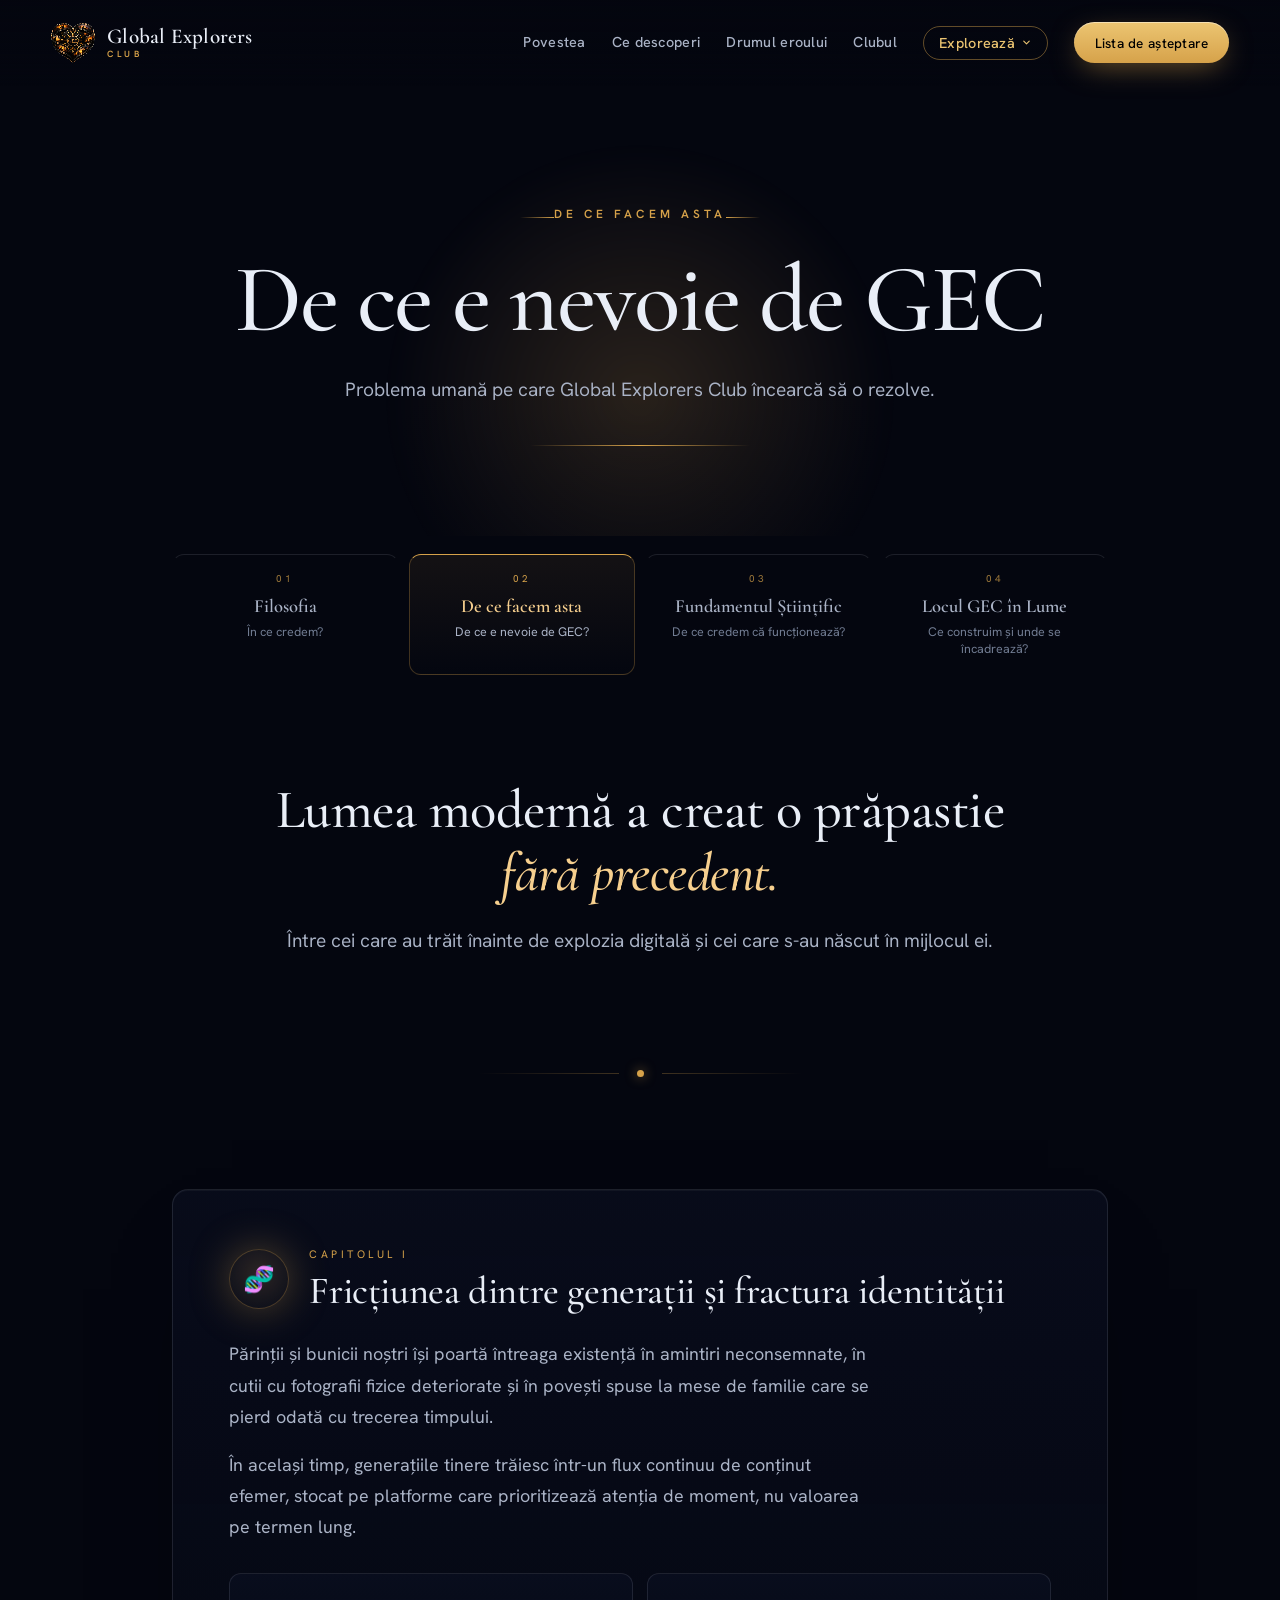
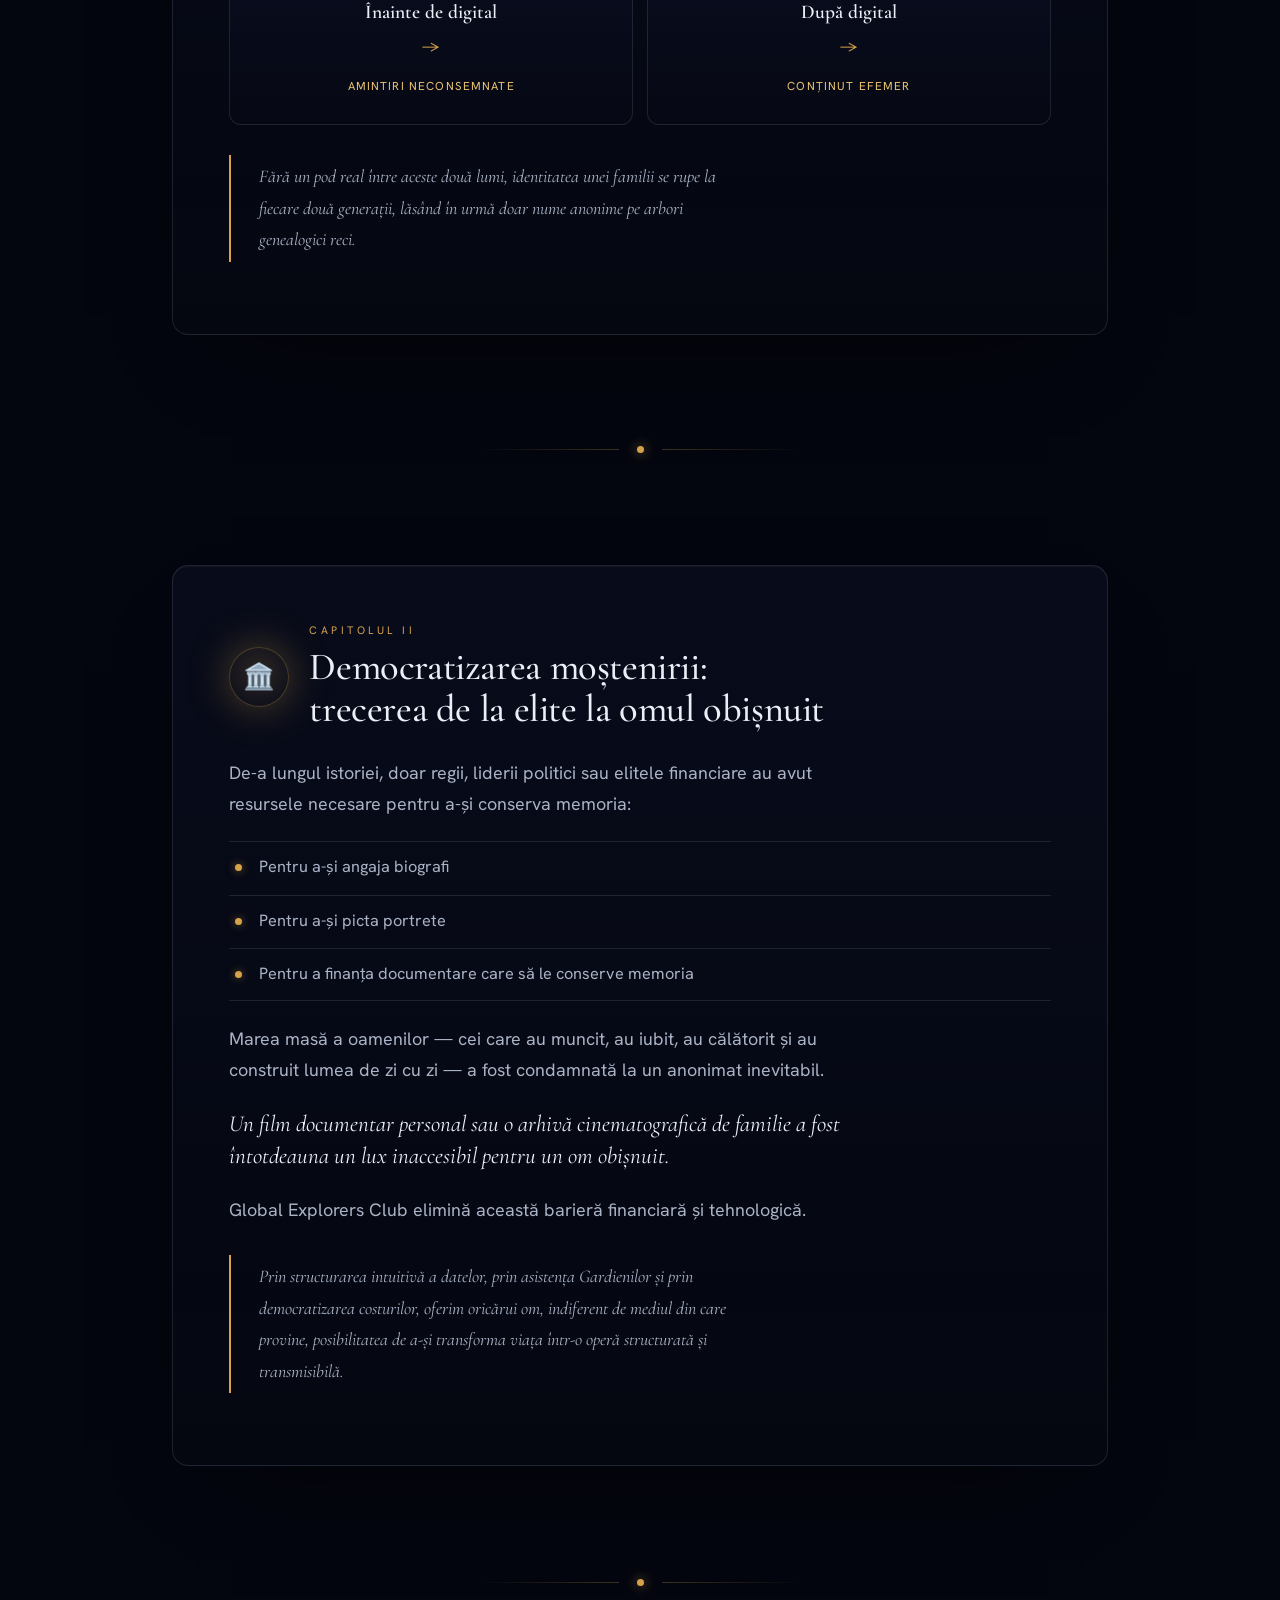
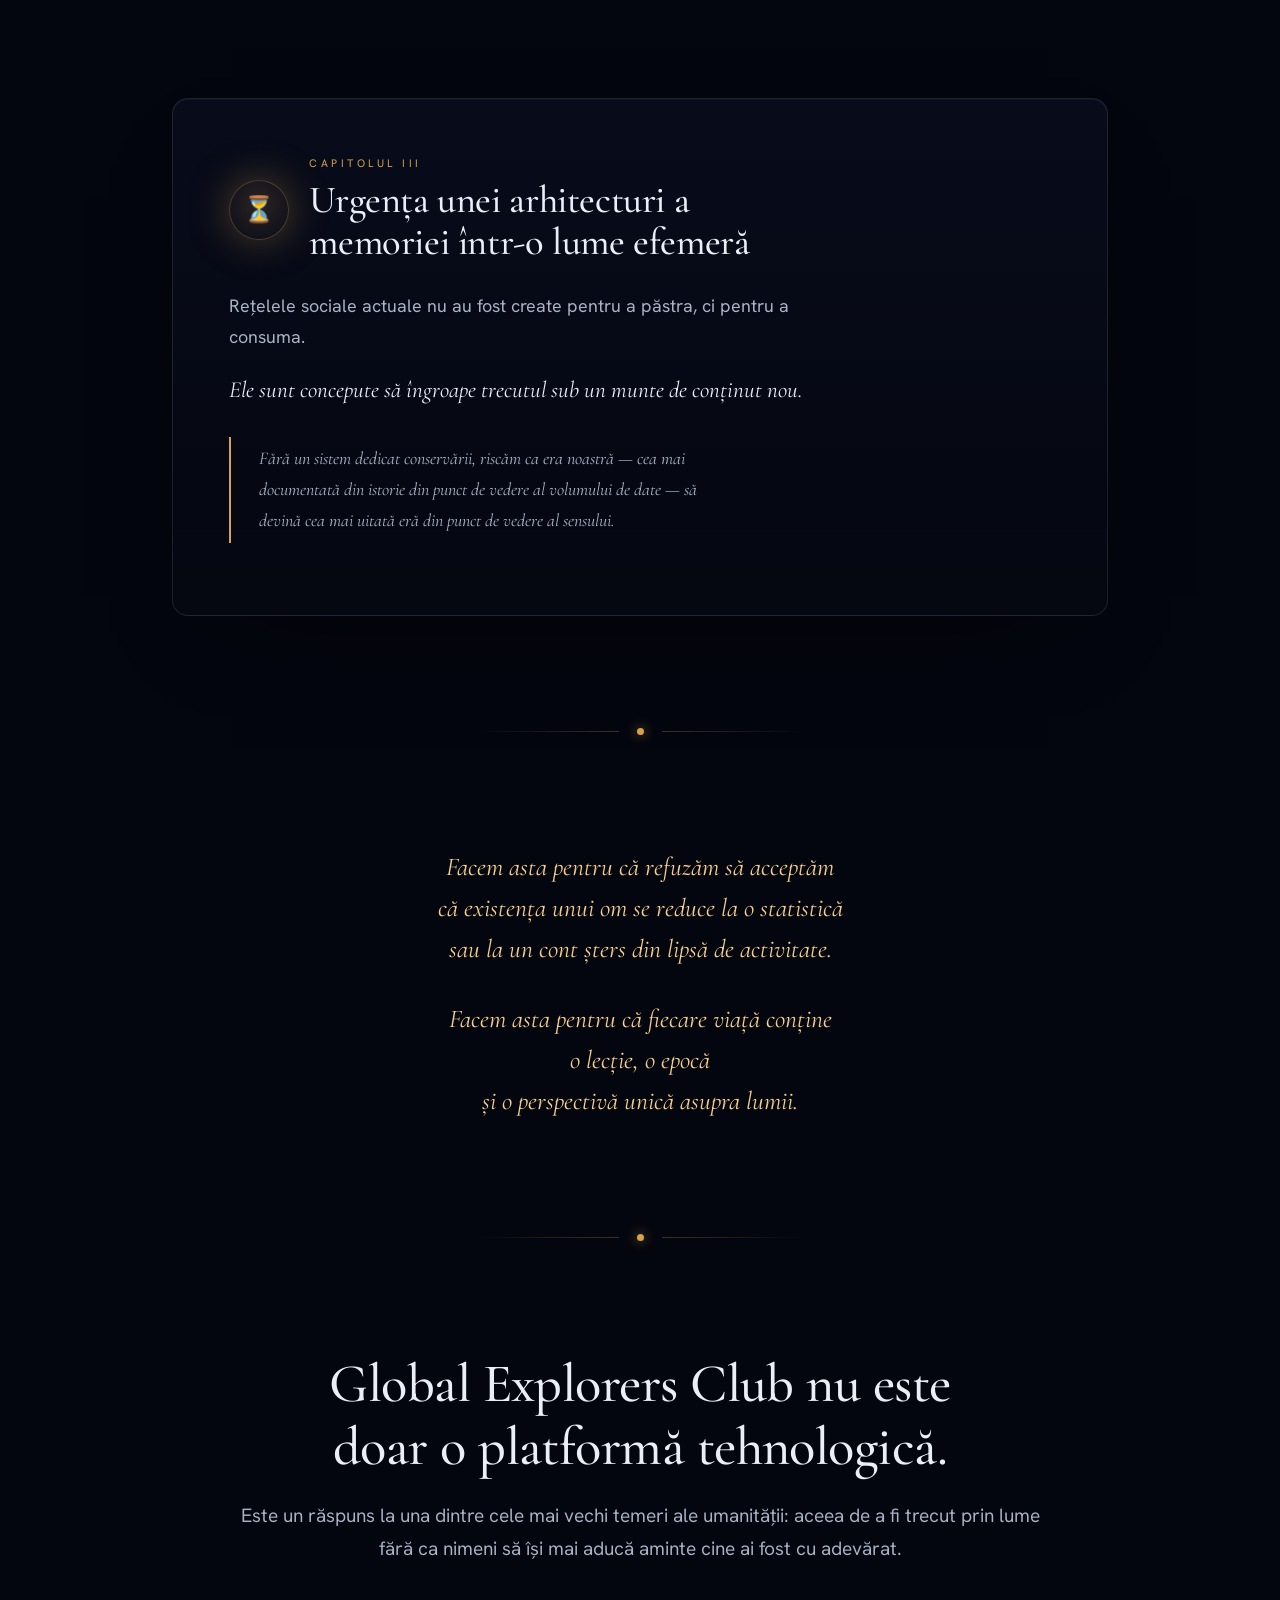
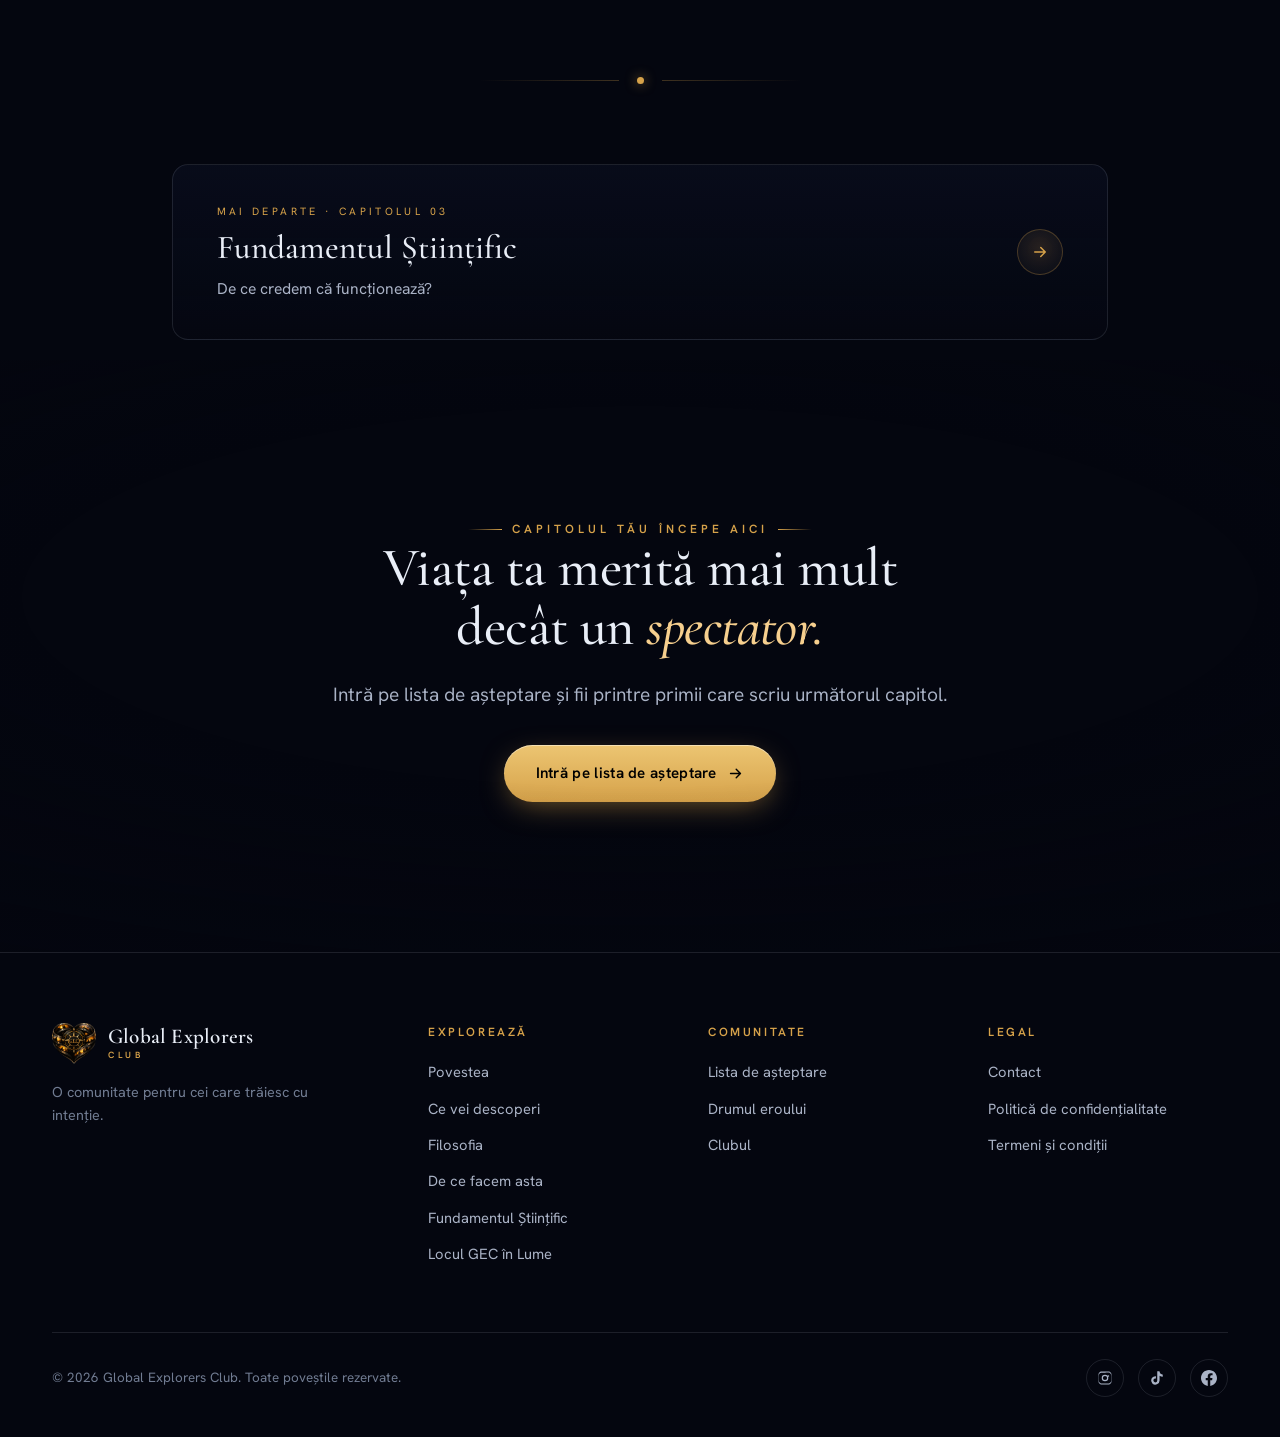
==== de-ce-facem-asta.html @ a3f2e7e5 "Drop the nav's blur while the bar is transparent Over the hero photo the bar had nothing but its own" ====
<!DOCTYPE html>
<html lang="ro">
<head>
  <meta charset="UTF-8" />
  <meta name="viewport" content="width=device-width, initial-scale=1.0" />
  <title>De ce facem asta — Global Explorers Club</title>
  <meta name="description" content="De ce e nevoie de Global Explorers Club: fractura dintre generații, democratizarea moștenirii și urgența unei arhitecturi a memoriei într-o lume efemeră." />
  <meta name="theme-color" content="#04060f" />
  <link rel="canonical" href="https://globalexplorers.ro/de-ce-facem-asta" />

  <link rel="icon" href="/favicon-32.png?v=3" sizes="32x32" type="image/png" />
  <link rel="icon" href="/favicon-16.png?v=3" sizes="16x16" type="image/png" />
  <link rel="apple-touch-icon" href="/apple-touch-icon.png?v=3" />
  <link rel="manifest" href="/site.webmanifest" />

  <meta property="og:type" content="article" />
  <meta property="og:site_name" content="Global Explorers Club" />
  <meta property="og:title" content="De ce facem asta — Global Explorers Club" />
  <meta property="og:description" content="Fractura dintre generații, democratizarea moștenirii și urgența unei arhitecturi a memoriei." />
  <meta property="og:image" content="https://globalexplorers.ro/assets/hero-bg.jpg" />
  <meta property="og:url" content="https://globalexplorers.ro/de-ce-facem-asta" />
  <meta property="og:locale" content="ro_RO" />
  <meta name="twitter:card" content="summary_large_image" />
  <meta name="twitter:title" content="De ce facem asta — Global Explorers Club" />
  <meta name="twitter:description" content="Fractura dintre generații, democratizarea moștenirii și urgența unei arhitecturi a memoriei." />
  <meta name="twitter:image" content="https://globalexplorers.ro/assets/hero-bg.jpg" />

  <link rel="preconnect" href="https://fonts.googleapis.com" />
  <link rel="preconnect" href="https://fonts.gstatic.com" crossorigin />
  <link href="https://fonts.googleapis.com/css2?family=Cormorant+Garamond:ital,wght@0,400;0,500;0,600;0,700;1,400;1,500;1,600&family=Hanken+Grotesk:wght@380;400;500;600;700&display=swap" rel="stylesheet" />
  <link rel="stylesheet" href="/styles.css?v=19" />

  <script type="application/ld+json">
  {
    "@context": "https://schema.org",
    "@type": "Article",
    "headline": "De ce facem asta",
    "description": "De ce e nevoie de Global Explorers Club: fractura dintre generații, democratizarea moștenirii și urgența unei arhitecturi a memoriei într-o lume efemeră.",
    "inLanguage": "ro",
    "author": { "@type": "Organization", "name": "Global Explorers Club" },
    "publisher": { "@type": "Organization", "name": "Global Explorers Club" },
    "mainEntityOfPage": "https://globalexplorers.ro/de-ce-facem-asta"
  }
  </script>

  <style>
    /* ===== Shared page shell (Filosofia / De ce facem asta / Fundament / Locul GEC) ===== */

    /* ===== Page hero ===== */
    .page-hero{
      position:relative; overflow:hidden; text-align:center;
      padding:clamp(150px,22vh,240px) 0 clamp(70px,10vh,120px);
    }
    .page-hero .glow{
      position:absolute; left:50%; top:24%; transform:translateX(-50%);
      width:60vmin; height:60vmin; border-radius:50%;
      background:radial-gradient(circle, rgba(240,179,94,0.16), transparent 66%);
      filter:blur(10px); z-index:0; animation:breathe 8s ease-in-out infinite; pointer-events:none;
    }
    .page-hero-inner{ position:relative; z-index:4; max-width:820px; margin:0 auto; }
    .page-hero h1{
      font-family:var(--serif); font-weight:500; letter-spacing:-0.02em; line-height:1.02;
      font-size:clamp(3rem,8vw,6rem); margin:20px 0 0;
    }
    .page-hero .kicker{ display:inline-block; margin-bottom:6px; }
    .page-hero .sub{ margin:26px auto 0; max-width:60ch; }
    .hero-rule{
      width:0; height:1px; margin:38px auto 0;
      background:linear-gradient(90deg, transparent, var(--gold), transparent);
      animation:ruleGrow 1.4s var(--ease) .5s forwards;
    }
    @keyframes ruleGrow{ to{ width:min(220px,60%); } }

    /* ===== Cinematic statement (title cards) ===== */
    .statement{
      text-align:center; max-width:900px; margin:0 auto;
      padding:clamp(40px,6vw,72px) clamp(16px,4vw,32px);
    }
    .statement p{
      font-family:var(--serif); font-weight:500; line-height:1.16; letter-spacing:-0.01em;
      font-size:clamp(1.9rem,4.4vw,3.4rem); color:var(--text);
    }
    .statement p .accent{ font-style:italic; color:var(--amber-soft); }
    .statement .small{
      font-family:var(--sans); font-size:clamp(1rem,1.5vw,1.24rem); color:var(--text-dim);
      font-weight:380; line-height:1.7; margin-top:20px; letter-spacing:0;
    }

    /* ===== Ornamental divider ===== */
    .divider-orn{ display:flex; align-items:center; justify-content:center; gap:18px; padding:clamp(20px,4vw,40px) 0; }
    .divider-orn::before,.divider-orn::after{ content:""; height:1px; width:min(140px,26vw); }
    .divider-orn::before{ background:linear-gradient(90deg, transparent, var(--line-gold)); }
    .divider-orn::after{ background:linear-gradient(90deg, var(--line-gold), transparent); }
    .divider-orn .dot{ width:7px; height:7px; border-radius:50%; background:var(--gold); box-shadow:0 0 12px rgba(214,162,74,0.7); flex:none; }

    /* ===== Philosophy sections ===== */
    .philo{ padding:clamp(40px,6vw,72px) 0; }
    .philo-inner{ max-width:1000px; margin:0 auto; }
    .philo-card{
      position:relative;
      border:1px solid var(--line); border-radius:16px;
      background:linear-gradient(180deg, rgba(14,20,42,0.42), rgba(8,11,24,0.22));
      padding:clamp(30px,4.4vw,58px);
      box-shadow:0 40px 100px -60px rgba(0,0,0,0.9), inset 0 1px 0 rgba(255,255,255,0.04);
      transition:border-color .6s, transform .6s var(--ease), box-shadow .6s;
    }
    .philo-card:hover{ border-color:var(--line-gold); transform:translateY(-4px); box-shadow:0 50px 120px -60px rgba(0,0,0,0.95), var(--glow-amber-soft); }
    .philo-head{ display:flex; align-items:center; gap:20px; margin-bottom:26px; }
    .philo-icon{
      width:60px; height:60px; flex:none; border-radius:50%;
      display:grid; place-items:center; font-size:1.6rem;
      background:radial-gradient(circle at 50% 40%, rgba(240,179,94,0.16), rgba(8,12,26,0.5));
      border:1px solid var(--line-gold); box-shadow:var(--glow-gold);
    }
    .philo-head .step{ font-family:var(--sans); font-size:0.68rem; letter-spacing:0.32em; text-transform:uppercase; color:var(--gold); display:block; margin-bottom:6px; }
    .philo-head h2{ font-family:var(--serif); font-size:clamp(1.7rem,3vw,2.5rem); font-weight:500; line-height:1.1; letter-spacing:-0.01em; }
    .philo-body p{ font-size:clamp(1.02rem,1.4vw,1.18rem); color:var(--text-dim); line-height:1.75; margin-bottom:16px; max-width:64ch; }
    .philo-body .emph{ color:var(--text); font-family:var(--serif); font-style:italic; font-size:clamp(1.2rem,1.8vw,1.5rem); line-height:1.4; margin:22px 0; }

    .philo-list{ list-style:none; margin:22px 0; display:grid; gap:2px; }
    .philo-list li{
      position:relative; padding:13px 0 13px 30px; font-size:1.02rem; color:var(--text-dim);
      border-top:1px solid var(--line); line-height:1.5;
    }
    .philo-list li:last-child{ border-bottom:1px solid var(--line); }
    .philo-list li::before{
      content:""; position:absolute; left:6px; top:50%; width:7px; height:7px; margin-top:-3.5px;
      border-radius:50%; background:var(--gold); box-shadow:0 0 8px rgba(214,162,74,0.55);
    }

    /* pullquote */
    .pullquote{
      margin:30px 0; padding:6px 0 6px 28px; border-left:2px solid var(--gold);
      font-family:var(--serif); font-style:italic; font-size:clamp(1.35rem,2.4vw,1.9rem);
      line-height:1.35; color:var(--amber-soft);
    }

    /* archetype-style grid, reused for comparisons + ecosystem map */
    .archetype-grid{ display:grid; grid-template-columns:repeat(auto-fit,minmax(160px,1fr)); gap:14px; margin:30px 0 6px; }
    .archetype{
      border:1px solid var(--line); border-radius:12px; padding:26px 16px; text-align:center;
      background:linear-gradient(180deg, rgba(14,20,42,0.4), rgba(8,11,24,0.2));
      transition:border-color .5s, transform .5s var(--ease), box-shadow .5s;
    }
    .archetype:hover{ border-color:var(--line-gold); transform:translateY(-5px); box-shadow:var(--glow-amber-soft); }
    .archetype .name{ font-family:var(--serif); font-size:1.22rem; font-weight:600; color:var(--text); display:block; line-height:1.25; }
    .archetype .arrow{ display:block; color:var(--gold); font-size:1rem; margin:10px 0; }
    .archetype .trait{ font-size:0.72rem; letter-spacing:0.1em; text-transform:uppercase; color:var(--gold-bright); line-height:1.4; }
    @media (max-width:820px){ .archetype-grid{ grid-template-columns:repeat(2,1fr); } }
    @media (max-width:420px){ .archetype-grid{ grid-template-columns:1fr; } }

    /* manifest */
    .manifest{ text-align:center; max-width:620px; margin:0 auto; padding:clamp(40px,6vw,72px) clamp(16px,4vw,32px); }
    .manifest .stanza{ margin-bottom:30px; }
    .manifest .stanza:last-child{ margin-bottom:0; }
    .manifest p{
      font-family:var(--serif); font-style:italic; color:var(--amber-soft);
      font-size:clamp(1.2rem,2.2vw,1.6rem); line-height:1.6;
    }
    .manifest .final{ color:var(--text); font-style:normal; font-weight:500; margin-top:6px; }

    /* CTA band */
    .cta-band{ text-align:center; padding:clamp(80px,12vw,150px) 0; position:relative; overflow:hidden; }
    .cta-band h2{ font-family:var(--serif); font-weight:500; font-size:clamp(2rem,4.4vw,3.4rem); line-height:1.08; margin-bottom:22px; }
    .cta-band .lead{ margin:0 auto 34px; }

    @media (max-width:600px){
      .philo-head{ flex-direction:row; align-items:center; gap:14px; }
      .philo-icon{ width:50px; height:50px; font-size:1.35rem; }
    }
  </style>
</head>
<body>

  <nav class="nav" id="siteNav">
    <a class="brand" href="/">
      <span class="mark"><video class="mark-anim" autoplay muted loop playsinline poster="/assets/logo.png?v=3" aria-hidden="true"><source src="/assets/logo-anim.webm?v=1" type="video/webm" /><source src="/assets/logo-anim.mp4?v=1" type="video/mp4" /></video><img class="mark-still" src="/assets/logo.png?v=3" alt="Global Explorers Club logo" /></span>
      <span class="name">Global Explorers<small>Club</small></span>
    </a>
    <div class="nav-links">
      <a href="/#poveste" class="nav-link-text">Povestea</a>
      <a href="/#descoperi" class="nav-link-text">Ce descoperi</a>
      <a href="/#drum" class="nav-link-text">Drumul eroului</a>
      <a href="/#club" class="nav-link-text">Clubul</a>
      <div class="nav-dropdown" id="navDropdown">
        <button type="button" class="nav-dropdown-toggle" id="navDropdownToggle" aria-expanded="false">
          Explorează
          <svg class="chev" width="11" height="11" viewBox="0 0 24 24" fill="none" stroke="currentColor" stroke-width="2.4" stroke-linecap="round" stroke-linejoin="round"><path d="M6 9l6 6 6-6"/></svg>
        </button>
        <div class="nav-dropdown-menu">
          <div class="nav-dropdown-menu-inner">
            <a href="/filosofia">Filosofia</a>
            <a href="/de-ce-facem-asta" class="active">De ce facem asta</a>
            <a href="/fundamentul-stiintific">Fundamentul Științific</a>
            <a href="/locul-gec-in-lume">Locul GEC în Lume</a>
          </div>
        </div>
      </div>
      <a class="btn btn-primary" href="/#waitlist">Lista de așteptare</a>
    </div>
    <button class="nav-toggle" id="navToggle" aria-label="Deschide meniul" aria-expanded="false">
      <span></span><span></span><span></span>
    </button>
  </nav>
  <div class="mobile-menu" id="mobileMenu" aria-hidden="true">
    <div class="mobile-menu-inner">
      <nav class="mobile-nav">
        <a href="/#poveste">Povestea</a>
        <a href="/#descoperi">Ce descoperi</a>
        <a href="/#drum">Drumul eroului</a>
        <a href="/#club">Clubul</a>
        <span class="mobile-nav-label">Explorează</span>
        <a href="/filosofia">Filosofia</a>
        <a href="/de-ce-facem-asta" class="active">De ce facem asta</a>
        <a href="/fundamentul-stiintific">Fundamentul Științific</a>
        <a href="/locul-gec-in-lume">Locul GEC în Lume</a>
      </nav>
      <a class="btn btn-primary mobile-menu-cta" href="/#waitlist">
        Lista de așteptare
        <svg class="arrow" width="17" height="17" viewBox="0 0 24 24" fill="none" stroke="currentColor" stroke-width="2" stroke-linecap="round" stroke-linejoin="round"><path d="M5 12h14M13 6l6 6-6 6"/></svg>
      </a>
      <p class="mobile-menu-foot">Global Explorers Club · 2026</p>
    </div>
  </div>

  <header class="page-hero vignette">
    <div class="glow"></div>
    <div class="embers" aria-hidden="true">
      <span class="ember" style="left:12%;--drift:22px;width:2px;height:2px;animation-duration:13s;animation-delay:-3s;"></span>
      <span class="ember" style="left:24%;--drift:-18px;width:3px;height:3px;animation-duration:16s;animation-delay:-8s;"></span>
      <span class="ember" style="left:39%;--drift:30px;width:2px;height:2px;animation-duration:12s;animation-delay:-1s;"></span>
      <span class="ember" style="left:52%;--drift:-25px;width:3px;height:3px;animation-duration:18s;animation-delay:-11s;"></span>
      <span class="ember" style="left:66%;--drift:16px;width:2px;height:2px;animation-duration:14s;animation-delay:-5s;"></span>
      <span class="ember" style="left:78%;--drift:-30px;width:3px;height:3px;animation-duration:17s;animation-delay:-9s;"></span>
      <span class="ember" style="left:88%;--drift:20px;width:2px;height:2px;animation-duration:15s;animation-delay:-2s;"></span>
    </div>
    <div class="wrap">
      <div class="page-hero-inner">
        <span class="eyebrow centered kicker">De ce facem asta</span>
        <h1>De ce e nevoie de GEC</h1>
        <p class="lead sub">Problema umană pe care Global Explorers Club încearcă să o rezolve.</p>
        <div class="hero-rule"></div>
      </div>
    </div>
  </header>

  <section class="chain" aria-label="Parcursul GEC">
    <div class="wrap chain-inner">
      <a class="chain-step" href="/filosofia">
        <span class="chain-num">01</span>
        <span class="chain-name">Filosofia</span>
        <span class="chain-q">În ce credem?</span>
      </a>
      <span class="chain-step current" aria-current="page">
        <span class="chain-num">02</span>
        <span class="chain-name">De ce facem asta</span>
        <span class="chain-q">De ce e nevoie de GEC?</span>
      </span>
      <a class="chain-step" href="/fundamentul-stiintific">
        <span class="chain-num">03</span>
        <span class="chain-name">Fundamentul Științific</span>
        <span class="chain-q">De ce credem că funcționează?</span>
      </a>
      <a class="chain-step" href="/locul-gec-in-lume">
        <span class="chain-num">04</span>
        <span class="chain-name">Locul GEC în Lume</span>
        <span class="chain-q">Ce construim și unde se încadrează?</span>
      </a>
    </div>
  </section>

  <section class="statement">
    <p class="reveal">Lumea modernă a creat o prăpastie<br/><span class="accent">fără precedent.</span></p>
    <p class="small reveal">Între cei care au trăit înainte de explozia digitală și cei care s-au născut în mijlocul ei.</p>
  </section>

  <div class="divider-orn"><span class="dot"></span></div>

  <!-- 1. Fricțiunea dintre generații -->
  <section class="philo">
    <div class="wrap philo-inner">
      <div class="philo-card reveal">
        <div class="philo-head">
          <span class="philo-icon">🧬</span>
          <div><span class="step">Capitolul I</span><h2>Fricțiunea dintre generații și fractura identității</h2></div>
        </div>
        <div class="philo-body">
          <p>Părinții și bunicii noștri își poartă întreaga existență în amintiri neconsemnate, în cutii cu fotografii fizice deteriorate și în povești spuse la mese de familie care se pierd odată cu trecerea timpului.</p>
          <p>În același timp, generațiile tinere trăiesc într-un flux continuu de conținut efemer, stocat pe platforme care prioritizează atenția de moment, nu valoarea pe termen lung.</p>
          <div class="archetype-grid">
            <div class="archetype"><span class="name">Înainte de digital</span><span class="arrow">→</span><span class="trait">Amintiri neconsemnate</span></div>
            <div class="archetype"><span class="name">După digital</span><span class="arrow">→</span><span class="trait">Conținut efemer</span></div>
          </div>
          <p class="pullquote">Fără un pod real între aceste două lumi, identitatea unei familii se rupe la fiecare două generații, lăsând în urmă doar nume anonime pe arbori genealogici reci.</p>
        </div>
      </div>
    </div>
  </section>

  <div class="divider-orn"><span class="dot"></span></div>

  <!-- 2. Democratizarea moștenirii -->
  <section class="philo">
    <div class="wrap philo-inner">
      <div class="philo-card reveal">
        <div class="philo-head">
          <span class="philo-icon">🏛️</span>
          <div><span class="step">Capitolul II</span><h2>Democratizarea moștenirii: trecerea de la elite la omul obișnuit</h2></div>
        </div>
        <div class="philo-body">
          <p>De-a lungul istoriei, doar regii, liderii politici sau elitele financiare au avut resursele necesare pentru a-și conserva memoria:</p>
          <ul class="philo-list">
            <li>Pentru a-și angaja biografi</li>
            <li>Pentru a-și picta portrete</li>
            <li>Pentru a finanța documentare care să le conserve memoria</li>
          </ul>
          <p>Marea masă a oamenilor — cei care au muncit, au iubit, au călătorit și au construit lumea de zi cu zi — a fost condamnată la un anonimat inevitabil.</p>
          <p class="emph">Un film documentar personal sau o arhivă cinematografică de familie a fost întotdeauna un lux inaccesibil pentru un om obișnuit.</p>
          <p>Global Explorers Club elimină această barieră financiară și tehnologică.</p>
          <p class="pullquote">Prin structurarea intuitivă a datelor, prin asistența Gardienilor și prin democratizarea costurilor, oferim oricărui om, indiferent de mediul din care provine, posibilitatea de a-și transforma viața într-o operă structurată și transmisibilă.</p>
        </div>
      </div>
    </div>
  </section>

  <div class="divider-orn"><span class="dot"></span></div>

  <!-- 3. Urgența unei arhitecturi a memoriei -->
  <section class="philo">
    <div class="wrap philo-inner">
      <div class="philo-card reveal">
        <div class="philo-head">
          <span class="philo-icon">⏳</span>
          <div><span class="step">Capitolul III</span><h2>Urgența unei arhitecturi a memoriei într-o lume efemeră</h2></div>
        </div>
        <div class="philo-body">
          <p>Rețelele sociale actuale nu au fost create pentru a păstra, ci pentru a consuma.</p>
          <p class="emph">Ele sunt concepute să îngroape trecutul sub un munte de conținut nou.</p>
          <p class="pullquote">Fără un sistem dedicat conservării, riscăm ca era noastră — cea mai documentată din istorie din punct de vedere al volumului de date — să devină cea mai uitată eră din punct de vedere al sensului.</p>
        </div>
      </div>
    </div>
  </section>

  <div class="divider-orn"><span class="dot"></span></div>

  <!-- Manifest -->
  <section class="manifest">
    <div class="stanza reveal">
      <p>Facem asta pentru că refuzăm să acceptăm<br/>că existența unui om se reduce la o statistică<br/>sau la un cont șters din lipsă de activitate.</p>
    </div>
    <div class="stanza reveal">
      <p>Facem asta pentru că fiecare viață conține<br/>o lecție, o epocă<br/>și o perspectivă unică asupra lumii.</p>
    </div>
  </section>

  <div class="divider-orn"><span class="dot"></span></div>

  <section class="statement">
    <p class="reveal">Global Explorers Club nu este<br/>doar o platformă tehnologică.</p>
    <p class="small reveal">Este un răspuns la una dintre cele mai vechi temeri ale umanității: aceea de a fi trecut prin lume fără ca nimeni să își mai aducă aminte cine ai fost cu adevărat.</p>
  </section>

  <div class="divider-orn"><span class="dot"></span></div>

  <section class="page-next">
    <div class="wrap">
      <a class="next-card reveal" href="/fundamentul-stiintific">
        <span class="next-text">
          <span class="next-label">Mai departe · Capitolul 03</span>
          <span class="next-title">Fundamentul Științific</span>
          <span class="next-q">De ce credem că funcționează?</span>
        </span>
        <span class="next-arrow">
          <svg width="18" height="18" viewBox="0 0 24 24" fill="none" stroke="currentColor" stroke-width="2" stroke-linecap="round" stroke-linejoin="round"><path d="M5 12h14M13 6l6 6-6 6"/></svg>
        </span>
      </a>
    </div>
  </section>

  <section class="cta-band vignette">
    <div class="embers" aria-hidden="true">
      <span class="ember" style="left:20%;--drift:20px;width:2px;height:2px;animation-duration:14s;animation-delay:-4s;"></span>
      <span class="ember" style="left:46%;--drift:-22px;width:3px;height:3px;animation-duration:17s;animation-delay:-9s;"></span>
      <span class="ember" style="left:72%;--drift:18px;width:2px;height:2px;animation-duration:15s;animation-delay:-2s;"></span>
    </div>
    <div class="wrap">
      <div class="reveal" style="max-width:720px;margin:0 auto;">
        <span class="eyebrow centered">Capitolul tău începe aici</span>
        <h2>Viața ta merită mai mult<br/>decât un <span class="italic-accent">spectator.</span></h2>
        <p class="lead">Intră pe lista de așteptare și fii printre primii care scriu următorul capitol.</p>
        <a class="btn btn-primary" href="/#waitlist">Intră pe lista de așteptare
          <svg class="arrow" width="17" height="17" viewBox="0 0 24 24" fill="none" stroke="currentColor" stroke-width="2" stroke-linecap="round" stroke-linejoin="round"><path d="M5 12h14M13 6l6 6-6 6"/></svg>
        </a>
      </div>
    </div>
  </section>

  <footer class="footer">
    <div class="wrap">
      <div class="footer-grid">
        <div>
          <a class="brand" href="/">
            <span class="mark"><img src="/assets/logo.png?v=3" alt="Global Explorers Club" /></span>
            <span class="name">Global Explorers<small>Club</small></span>
          </a>
          <p class="footer-about">O comunitate pentru cei care trăiesc cu intenție.</p>
        </div>
        <div class="footer-col">
          <h5>Explorează</h5>
          <a href="/#poveste">Povestea</a>
          <a href="/#descoperi">Ce vei descoperi</a>
          <a href="/filosofia">Filosofia</a>
          <a href="/de-ce-facem-asta" class="active">De ce facem asta</a>
          <a href="/fundamentul-stiintific">Fundamentul Științific</a>
          <a href="/locul-gec-in-lume">Locul GEC în Lume</a>
        </div>
        <div class="footer-col">
          <h5>Comunitate</h5>
          <a href="/#waitlist">Lista de așteptare</a>
          <a href="/#drum">Drumul eroului</a>
          <a href="/#club">Clubul</a>
        </div>
        <div class="footer-col">
          <h5>Legal</h5>
          <a href="mailto:contact@globalexplorers.ro">Contact</a>
          <a href="/politica-confidentialitate">Politică de confidențialitate</a>
          <a href="/termeni-conditii">Termeni și condiții</a>
        </div>
      </div>
      <div class="footer-bottom">
        <p>© 2026 Global Explorers Club. Toate poveștile rezervate.</p>
        <div class="footer-social">
          <a href="https://www.instagram.com/globalexplorersclub1/" aria-label="Instagram" target="_blank" rel="noopener noreferrer"><svg width="16" height="16" viewBox="0 0 24 24" fill="currentColor"><path d="M12 2.2c3.2 0 3.6 0 4.8.07 1.2.06 1.8.25 2.2.42.6.22 1 .48 1.4.9.42.4.68.8.9 1.4.17.4.36 1 .42 2.2.06 1.2.07 1.6.07 4.8s0 3.6-.07 4.8c-.06 1.2-.25 1.8-.42 2.2-.22.6-.48 1-.9 1.4-.4.42-.8.68-1.4.9-.4.17-1 .36-2.2.42-1.2.06-1.6.07-4.8.07s-3.6 0-4.8-.07c-1.2-.06-1.8-.25-2.2-.42a3.8 3.8 0 0 1-1.4-.9 3.8 3.8 0 0 1-.9-1.4c-.17-.4-.36-1-.42-2.2C2.2 15.6 2.2 15.2 2.2 12s0-3.6.07-4.8c.06-1.2.25-1.8.42-2.2.22-.6.48-1 .9-1.4.4-.42.8-.68 1.4-.9.4-.17 1-.36 2.2-.42C8.4 2.2 8.8 2.2 12 2.2Zm0 1.8c-3.1 0-3.5 0-4.7.07-1.1.05-1.7.24-2.1.4-.5.2-.9.43-1.3.83-.4.4-.63.8-.83 1.3-.16.4-.35 1-.4 2.1C2.6 9.7 2.6 10.1 2.6 12s0 2.3.07 3.5c.05 1.1.24 1.7.4 2.1.2.5.43.9.83 1.3.4.4.8.63 1.3.83.4.16 1 .35 2.1.4 1.2.07 1.6.07 4.7.07s3.5 0 4.7-.07c1.1-.05 1.7-.24 2.1-.4.5-.2.9-.43 1.3-.83.4-.4.63-.8.83-1.3.16-.4.35-1 .4-2.1.07-1.2.07-1.6.07-3.5s0-2.3-.07-3.5c-.05-1.1-.24-1.7-.4-2.1a3.5 3.5 0 0 0-.83-1.3 3.5 3.5 0 0 0-1.3-.83c-.4-.16-1-.35-2.1-.4C15.5 4 15.1 4 12 4Zm0 3.06A4.94 4.94 0 1 1 12 17a4.94 4.94 0 0 1 0-9.88Zm0 1.8a3.14 3.14 0 1 0 0 6.28 3.14 3.14 0 0 0 0-6.28Zm5.14-.95a1.15 1.15 0 1 1 0 2.3 1.15 1.15 0 0 1 0-2.3Z"/></svg></a>
          <a href="https://www.tiktok.com/@globalexplorersclub1" aria-label="TikTok" target="_blank" rel="noopener noreferrer"><svg width="16" height="16" viewBox="0 0 24 24" fill="currentColor"><path d="M19.59 6.69a4.83 4.83 0 0 1-3.77-4.25V2h-3.45v13.67a2.89 2.89 0 0 1-5.2 1.74 2.89 2.89 0 0 1 2.31-4.64c.3 0 .6.05.88.13V9.4a6.84 6.84 0 0 0-1-.05A6.33 6.33 0 0 0 5 20.1a6.34 6.34 0 0 0 10.86-4.43v-7a8.16 8.16 0 0 0 4.77 1.52v-3.4a4.85 4.85 0 0 1-1-.1Z"/></svg></a>
          <a href="https://www.facebook.com/people/Global-Explorers-Club/61590750172396/" aria-label="Facebook" target="_blank" rel="noopener noreferrer"><svg width="16" height="16" viewBox="0 0 24 24" fill="currentColor"><path d="M24 12.07C24 5.4 18.63 0 12 0S0 5.4 0 12.07C0 18.1 4.39 23.1 10.13 24v-8.44H7.08v-3.49h3.05V9.41c0-3.02 1.79-4.69 4.53-4.69 1.31 0 2.68.24 2.68.24v2.97h-1.5c-1.49 0-1.96.93-1.96 1.89v2.25h3.33l-.53 3.49h-2.8V24C19.61 23.1 24 18.1 24 12.07Z"/></svg></a>
        </div>
      </div>
    </div>
  </footer>

  <script>
    (function(){
      var nav = document.getElementById('siteNav');
      var toggle = document.getElementById('navToggle');
      var menu = document.getElementById('mobileMenu');
      var onScroll = function(){ nav.classList.toggle('scrolled', window.scrollY > 40); };
      onScroll(); window.addEventListener('scroll', onScroll, { passive:true });
      var setMenu = function(open){
        toggle.classList.toggle('open', open);
        menu.classList.toggle('open', open);
        toggle.setAttribute('aria-expanded', open);
        menu.setAttribute('aria-hidden', !open);
        document.documentElement.classList.toggle('wl-lock', open);
      };
      toggle.addEventListener('click', function(){ setMenu(!menu.classList.contains('open')); });
      menu.querySelectorAll('a').forEach(function(a){ a.addEventListener('click', function(){ setMenu(false); }); });

      var dropdown = document.getElementById('navDropdown');
      var dropdownToggle = document.getElementById('navDropdownToggle');
      var setDropdown = function(open){
        dropdown.classList.toggle('open', open);
        dropdownToggle.setAttribute('aria-expanded', open);
      };
      dropdownToggle.addEventListener('click', function(e){ e.stopPropagation(); setDropdown(!dropdown.classList.contains('open')); });
      document.addEventListener('click', function(e){ if(!dropdown.contains(e.target)) setDropdown(false); });
      document.addEventListener('keydown', function(e){ if(e.key === 'Escape') setDropdown(false); });

      var io = new IntersectionObserver(function(es){
        es.forEach(function(e){ if(e.isIntersecting){ e.target.classList.add('in'); io.unobserve(e.target); } });
      }, { threshold:0.14, rootMargin:'0px 0px -8% 0px' });
      document.querySelectorAll('.reveal').forEach(function(el){ io.observe(el); });
    })();
  </script>
  <script src="/waitlist.js?v=2" defer></script>
  <script defer src="https://va.vercel-scripts.com/v1/script.js"></script>
</body>
</html>
---- styles.css ----
/* ===========================================================
   GLOBAL EXPLORERS CLUB — Cinematic Design System
   =========================================================== */

:root{
  /* Palette */
  --midnight:      #0a1230;   /* midnight blue */
  --midnight-deep: #060a1c;   /* deepest sky */
  --charcoal:      #14161d;   /* deep charcoal */
  --ink:           #04060f;   /* near-black base */
  --gold:          #d6a24a;   /* warm gold */
  --gold-bright:   #ecc572;   /* lit gold */
  --amber:         #f0b35e;   /* candlelight amber */
  --amber-soft:    #f6cf8e;
  --silver:        #c8d2e4;   /* moonlight silver */
  --silver-dim:    #8c97ac;
  --silver-faint:  #5a6478;

  /* Semantic */
  --bg:            var(--ink);
  --text:          #e9eef7;
  --text-dim:      #aab3c6;
  --text-faint:    #717c92;
  --line:          rgba(200,210,228,0.12);
  --line-gold:     rgba(214,162,74,0.28);

  /* Type */
  --serif: "Cormorant Garamond", "Cormorant", Georgia, serif;
  --sans:  "Hanken Grotesk", "Inter", system-ui, sans-serif;

  /* Glow */
  --glow-gold: 0 0 40px rgba(214,162,74,0.35);
  --glow-amber-soft: 0 0 60px rgba(240,179,94,0.18);

  --maxw: 1240px;
  --ease: cubic-bezier(0.22, 1, 0.36, 1);
}

*{ box-sizing:border-box; margin:0; padding:0; }
html{ scroll-behavior:smooth; }
@media (prefers-reduced-motion: reduce){ html{ scroll-behavior:auto; } }

body{
  background:var(--bg);
  color:var(--text);
  font-family:var(--sans);
  font-size:17px;
  line-height:1.65;
  -webkit-font-smoothing:antialiased;
  overflow-x:hidden;
  font-feature-settings:"liga" 1, "kern" 1;
}

::selection{ background:rgba(214,162,74,0.32); color:#fff; }

img{ display:block; max-width:100%; }

/* ---- Typography primitives ---- */
.eyebrow{
  font-family:var(--sans);
  font-size:0.74rem;
  font-weight:600;
  letter-spacing:0.34em;
  text-transform:uppercase;
  color:var(--gold);
  display:inline-flex;
  align-items:center;
  gap:0.85em;
  white-space:nowrap;
  max-width:100%;
}
.eyebrow::before{
  content:"";
  width:34px; height:1px;
  background:linear-gradient(90deg, transparent, var(--gold));
  display:inline-block;
}
.eyebrow.centered::after{
  content:"";
  width:34px; height:1px;
  background:linear-gradient(90deg, var(--gold), transparent);
  display:inline-block;
}

h1,h2,h3{
  font-family:var(--serif);
  font-weight:500;
  line-height:1.04;
  letter-spacing:-0.01em;
  text-wrap:balance;
  overflow-wrap:break-word;
}

.display{
  font-size:clamp(3rem, 8.5vw, 7.4rem);
  font-weight:500;
  letter-spacing:-0.02em;
}
.h-section{
  font-size:clamp(2.4rem, 5.4vw, 4.6rem);
  font-weight:500;
}
.lead{
  font-size:clamp(1.05rem, 1.5vw, 1.32rem);
  line-height:1.7;
  color:var(--text-dim);
  font-weight:380;
  max-width:60ch;
  text-wrap:pretty;
}

.gold-text{ color:var(--gold-bright); }
.italic-accent{ font-style:italic; color:var(--amber-soft); }

/* ---- Layout ---- */
.wrap{ max-width:var(--maxw); margin:0 auto; padding:0 clamp(16px,4vw,32px); }
section{ position:relative; }
.section-pad{ padding:clamp(96px, 14vh, 200px) 0; }

/* ---- Buttons ---- */
.btn{
  font-family:var(--sans);
  font-size:0.95rem;
  font-weight:600;
  letter-spacing:0.02em;
  border:none;
  cursor:pointer;
  padding:1.05em 2.1em;
  border-radius:999px;
  display:inline-flex;
  align-items:center;
  justify-content:center;
  gap:0.7em;
  text-decoration:none;
  transition:transform .45s var(--ease), box-shadow .45s var(--ease), background .4s, color .4s, border-color .4s;
  position:relative;
  white-space:nowrap;
}
.btn-primary{
  background:linear-gradient(180deg, var(--gold-bright), var(--gold));
  color:#000;
  box-shadow:0 8px 30px -8px rgba(214,162,74,0.6), inset 0 1px 0 rgba(255,255,255,0.45);
}
.btn-primary:hover{
  transform:translateY(-2px);
  box-shadow:0 14px 44px -8px rgba(214,162,74,0.78), inset 0 1px 0 rgba(255,255,255,0.55);
}
.btn-ghost{
  background:rgba(255,255,255,0.03);
  color:var(--text);
  border:1px solid rgba(200,210,228,0.28);
  backdrop-filter:blur(6px);
}
.btn-ghost:hover{
  border-color:var(--gold);
  color:var(--gold-bright);
  transform:translateY(-2px);
}
.btn .arrow{ transition:transform .4s var(--ease); }
.btn:hover .arrow{ transform:translateX(4px); }

/* ---- Reveal animation ---- */
.reveal{
  opacity:0;
  transform:translateY(34px);
  transition:opacity 1.1s var(--ease), transform 1.1s var(--ease);
  will-change:opacity, transform;
}
.reveal.in{ opacity:1; transform:none; }
.reveal.d1{ transition-delay:.12s; }
.reveal.d2{ transition-delay:.24s; }
.reveal.d3{ transition-delay:.36s; }
.reveal.d4{ transition-delay:.48s; }
@media (prefers-reduced-motion: reduce){
  .reveal{ opacity:1; transform:none; transition:none; }
}

/* ---- Embers / particles ---- */
.embers{ position:absolute; inset:0; overflow:hidden; pointer-events:none; z-index:2; }
.ember{
  position:absolute;
  bottom:-12px;
  width:3px; height:3px;
  border-radius:50%;
  background:var(--amber);
  box-shadow:0 0 8px 2px rgba(240,179,94,0.55);
  opacity:0;
  animation:rise linear infinite;
}
@keyframes rise{
  0%{ transform:translateY(0) translateX(0); opacity:0; }
  10%{ opacity:0.9; }
  80%{ opacity:0.7; }
  100%{ transform:translateY(-94vh) translateX(var(--drift,20px)); opacity:0; }
}
@media (prefers-reduced-motion: reduce){ .ember{ display:none; } }

/* film grain + vignette helpers */
.vignette::after{
  content:""; position:absolute; inset:0; pointer-events:none;
  background:radial-gradient(120% 80% at 50% 40%, transparent 40%, rgba(4,6,15,0.55) 100%);
  z-index:3;
}

/* ===========================================================
   NAV
   =========================================================== */
.nav{
  position:fixed; top:0; left:0; right:0; z-index:100;
  display:flex; align-items:center; justify-content:space-between;
  padding:22px clamp(20px,4vw,52px);
  transition:background .5s, backdrop-filter .5s, padding .5s, border-color .5s;
  border-bottom:1px solid transparent;
  /* the hero photo is bright at the top, so the bar keeps its own scrim.
     No blur while the bar is transparent: the blurred area would end in a
     hard seam across the photo. The scrolled state blurs a solid bar. */
  background:linear-gradient(180deg, rgba(4,6,15,0.88) 0%, rgba(4,6,15,0.55) 60%, transparent 100%);
}
.nav.scrolled{
  background:rgba(6,10,22,0.72);
  backdrop-filter:blur(14px);
  border-bottom:1px solid var(--line);
  padding:14px clamp(20px,4vw,52px);
}
.brand{ display:flex; align-items:center; gap:12px; text-decoration:none; color:var(--text); }
.brand .mark{
  width:44px; height:40px; flex:none;
  display:grid; place-items:center;
}
.brand .mark svg{ width:100%; height:100%; }
.brand .mark img,
.brand .mark video{ width:100%; height:100%; object-fit:contain; display:block; }
/* the nav mark loops; the still PNG is the reduced-motion (and no-codec) fallback */
.brand .mark .mark-still{ display:none; }
@media (prefers-reduced-motion: reduce){
  .brand .mark .mark-anim{ display:none; }
  .brand .mark .mark-still{ display:block; }
}
@media (max-width:520px){ .brand .mark{ width:38px; height:34px; } }
.brand .name{
  font-family:var(--serif); font-size:1.32rem; font-weight:600; letter-spacing:0.01em; line-height:1;
}
.brand .name small{ display:block; font-family:var(--sans); font-size:0.56rem; letter-spacing:0.4em; text-transform:uppercase; color:var(--gold); font-weight:600; margin-top:3px; }
.nav-links{ display:flex; align-items:center; gap:26px; }
.nav-links a{
  color:var(--text-dim); text-decoration:none; font-size:0.9rem; font-weight:500;
  letter-spacing:0.02em; transition:color .3s; position:relative;
}
.nav-links a:not(.btn):hover{ color:var(--gold-bright); }
.nav-links a:not(.btn)::after{
  content:""; position:absolute; left:0; bottom:-5px; height:1px; width:0; background:var(--gold);
  transition:width .4s var(--ease);
}
.nav-links a:not(.btn):hover::after{ width:100%; }
.nav-links a:not(.btn).active{ color:var(--gold-bright); }
.nav-links a:not(.btn).active::after{ width:100%; }
.mobile-nav a.active{ color:var(--gold-bright); }
.nav .btn{ padding:0.7em 1.5em; font-size:0.85rem; }
.nav-links a.btn-primary{ color:#000; } /* beat .nav-links a grey color */

/* ---- Nav dropdown ---- */
.nav-dropdown{ position:relative; }
.nav-dropdown-toggle{
  display:inline-flex; align-items:center; gap:6px;
  background:none; margin:0;
  padding:0.5em 1.05em;
  border:1px solid rgba(214,162,74,0.45); border-radius:999px;
  font-family:inherit; font-size:0.9rem; font-weight:500; letter-spacing:0.02em;
  color:var(--gold-bright); cursor:pointer;
  transition:color .3s, background .3s, border-color .3s;
}
.nav-dropdown-toggle:hover{
  color:var(--gold-bright);
  border-color:var(--gold-bright);
  background:rgba(214,162,74,0.10);
}
.nav-dropdown.open .nav-dropdown-toggle,
.nav-dropdown-toggle[aria-expanded="true"]{
  color:var(--gold-bright);
  border-color:var(--gold-bright);
  background:rgba(214,162,74,0.10);
}
.nav-dropdown-toggle .chev{ transition:transform .35s var(--ease); flex-shrink:0; }
.nav-dropdown:hover .nav-dropdown-toggle .chev,
.nav-dropdown.open .nav-dropdown-toggle .chev{ transform:rotate(180deg); }
.nav-dropdown-menu{
  position:absolute; top:100%; left:50%; transform:translateX(-50%);
  padding-top:16px; width:max-content;
  opacity:0; pointer-events:none; transition:opacity .28s var(--ease);
  z-index:120;
}
.nav-dropdown:hover .nav-dropdown-menu,
.nav-dropdown:focus-within .nav-dropdown-menu,
.nav-dropdown.open .nav-dropdown-menu{ opacity:1; pointer-events:all; }
.nav-dropdown-menu-inner{
  min-width:230px; padding:10px; border-radius:14px;
  background:rgba(8,11,24,0.94); backdrop-filter:blur(16px);
  border:1px solid var(--line); box-shadow:0 30px 60px -30px rgba(0,0,0,0.85);
  display:flex; flex-direction:column; gap:2px;
  transform:translateY(-6px); transition:transform .3s var(--ease);
}
.nav-dropdown:hover .nav-dropdown-menu-inner,
.nav-dropdown:focus-within .nav-dropdown-menu-inner,
.nav-dropdown.open .nav-dropdown-menu-inner{ transform:translateY(0); }
.nav-dropdown-menu-inner a{
  display:block; padding:11px 14px; border-radius:8px;
  font-size:0.87rem; color:var(--text-dim); white-space:nowrap;
  transition:background .25s, color .25s;
}
.nav-dropdown-menu-inner a:hover,
.nav-dropdown-menu-inner a.active{ background:rgba(214,162,74,0.1); color:var(--gold-bright); }
.mobile-nav .mobile-nav-label{
  display:block; margin:18px 0 2px; padding-top:14px; border-top:1px solid var(--line);
  font-family:var(--sans); font-size:0.68rem; letter-spacing:0.28em; text-transform:uppercase;
  color:var(--gold);
}
.nav-toggle{
  display:none;
  flex-direction:column;
  justify-content:space-between;
  width:28px; height:19px;
  background:none; border:none;
  cursor:pointer; padding:0;
  flex-shrink:0; z-index:101;
}
.nav-toggle span{
  display:block; height:1.5px;
  background:var(--text); border-radius:2px;
  transition:transform .4s var(--ease), opacity .3s, background .3s;
  transform-origin:center;
}
.nav-toggle.open span:nth-child(1){ transform:translateY(8.75px) rotate(45deg); background:var(--gold-bright); }
.nav-toggle.open span:nth-child(2){ opacity:0; transform:scaleX(0); }
.nav-toggle.open span:nth-child(3){ transform:translateY(-8.75px) rotate(-45deg); background:var(--gold-bright); }
@media (max-width:1140px){
  .nav-toggle{ display:flex; }
  .nav-links .nav-link-text{ display:none; }
  .nav-links .nav-dropdown{ display:none; }
}
@media (max-width:430px){
  .brand .name{ display:none; }
  .nav .btn{ padding:0.6em 1.1em; font-size:0.82rem; }
  .eyebrow{ white-space:normal; flex-wrap:wrap; }
  .eyebrow::before{ display:none; }
  .eyebrow.centered::after{ display:none; }
  .eyebrow.centered{ justify-content:center; }
}

/* ===========================================================
   MOBILE MENU
   =========================================================== */
.mobile-menu{
  position:fixed; inset:0; z-index:99;
  background:rgba(4,6,15,0.97); backdrop-filter:blur(24px);
  display:flex; flex-direction:column; justify-content:center;
  padding:clamp(96px,17vh,160px) clamp(32px,7vw,64px) clamp(56px,9vh,90px);
  opacity:0; pointer-events:none;
  transition:opacity .45s var(--ease);
  overflow-y:auto;
}
.mobile-menu.open{ opacity:1; pointer-events:all; }
.mobile-menu-inner{ display:flex; flex-direction:column; }
.mobile-nav{ border-top:1px solid var(--line); margin-bottom:clamp(28px,5vh,44px); }
.mobile-nav a{
  font-family:var(--serif);
  font-size:clamp(1.9rem,6vw,2.8rem);
  font-weight:500; color:var(--text-dim);
  text-decoration:none;
  padding:18px 0; border-bottom:1px solid var(--line);
  display:flex; align-items:center;
  letter-spacing:-0.01em;
  transition:color .3s, padding-left .4s var(--ease);
}
.mobile-nav a:hover,.mobile-nav a:focus{ color:var(--gold-bright); padding-left:10px; }
.mobile-menu-cta{ width:100%; font-size:1rem; padding:1.15em 2em; }
.mobile-menu-foot{
  margin-top:22px; font-size:0.72rem;
  letter-spacing:0.2em; text-transform:uppercase;
  color:var(--text-faint);
}
@media (min-width:1141px){ .mobile-menu{ display:none !important; } }

/* ===========================================================
   HERO
   =========================================================== */
.hero{
  position:relative;
  /* height follows the hero photo's aspect ratio (1726x911) so the frame is
     never cropped on the sides — the two explorers keep their shoulders. */
  min-height:min(100svh, 52.6vw);
  display:flex;
  align-items:center;
  overflow:hidden;
  padding-bottom:clamp(56px, 8vh, 110px);
}
.hero-bg{
  position:absolute; inset:0;
  background-image:url('assets/hero-explorers.jpg');
  background-size:cover;
  background-position:50% 50%;
  z-index:0;
}
.hero-scrim{
  position:absolute; inset:0; z-index:1;
  background:
    linear-gradient(180deg, rgba(4,6,15,0.70) 0%, rgba(4,6,15,0.10) 22%, transparent 34%),
    linear-gradient(0deg, var(--ink) 1%, rgba(4,6,15,0.55) 18%, transparent 40%),
    radial-gradient(58% 62% at 50% 48%, rgba(4,6,15,0.66), rgba(4,6,15,0.28) 62%, transparent 78%);
}

.hero-content{
  position:relative; z-index:4;
  max-width:min(940px, 92vw);
  margin-inline:auto;
  text-align:center;
  padding-top:clamp(92px, 11vh, 132px); /* clears the fixed nav bar */
}

/* Hero lockup: the looping mark sits to the left of the headline */
.hero-lockup{ display:flex; justify-content:center; align-items:center; gap:clamp(16px,2.2vw,34px); margin:14px 0 0; }
.hero-mark{
  position:relative; flex:none;
  width:clamp(92px,11vw,158px);
  aspect-ratio:1165 / 1076;
}
.hero-mark video,
.hero-mark img{ width:100%; height:100%; object-fit:contain; display:block; }
.hero-mark .mark-still{ display:none; }
@media (prefers-reduced-motion: reduce){
  .hero-mark .mark-anim{ display:none; }
  .hero-mark .mark-still{ display:block; }
}
.hero-lockup h1{ margin:0; }
@media (max-width:760px){
  .hero-lockup{ flex-direction:column; align-items:center; gap:18px; }
  .hero-mark{ width:clamp(88px,26vw,130px); }
}

.hero h1{ margin:22px 0 0; }
.hero h1 .line{ display:block; overflow:hidden; padding-bottom:0.22em; margin-bottom:-0.22em; }
.hero h1 .line > span{ display:block; }
/* Entrance is a pure enhancement: resting state above is fully visible. */
@media (prefers-reduced-motion: no-preference){
  .hero h1 .line > span{ animation:lineUp 1.2s var(--ease) both; }
  .hero h1 .line:nth-child(1) > span{ animation-delay:.2s; }
  .hero h1 .line:nth-child(2) > span{ animation-delay:.4s; }
}
@keyframes lineUp{
  from{ transform:translateY(108%); opacity:0; }
  60%{ opacity:1; }
  to{ transform:translateY(0); opacity:1; }
}
.hero .lead{ margin:18px auto 0; max-width:720px; }
.hero-cta{ display:flex; flex-wrap:wrap; justify-content:center; gap:16px; margin-top:28px; }
.hero-assure{ display:flex; flex-wrap:wrap; justify-content:center; gap:14px 26px; margin-top:22px; }
@media (prefers-reduced-motion: no-preference){
  .hero .lead{ animation:fadeUp 1s var(--ease) .9s both; }
  .hero-cta{ animation:fadeUp 1s var(--ease) 1.1s both; }
  .hero-assure{ animation:fadeUp 1s var(--ease) 1.3s both; }
}
.hero-assure span{ display:inline-flex; align-items:center; gap:9px; font-size:0.88rem; color:var(--text-dim); letter-spacing:0.01em; }
.hero-assure .tick{ color:var(--gold); flex:none; }
@keyframes fadeUp{ from{ opacity:0; transform:translateY(20px);} to{ opacity:1; transform:none;} }

.scroll-cue{
  position:absolute; left:50%; bottom:30px; transform:translateX(-50%);
  z-index:5; display:flex; flex-direction:column; align-items:center; gap:10px;
  color:var(--text-faint); font-size:0.66rem; letter-spacing:0.32em; text-transform:uppercase;
}
/* On shorter screens the hero content fills the viewport — hide the
   decorative cue so it doesn't crowd the CTA / assurances row. */
@media (max-height: 900px){ .scroll-cue{ display:none; } }
@media (prefers-reduced-motion: no-preference){
  .scroll-cue{ animation:fadeUp 1s ease 1.6s both; }
}
.scroll-cue .mouse{
  width:22px; height:36px; border:1px solid rgba(200,210,228,0.4); border-radius:12px; position:relative;
}
.scroll-cue .mouse::after{
  content:""; position:absolute; left:50%; top:7px; transform:translateX(-50%);
  width:3px; height:7px; border-radius:2px; background:var(--gold);
  animation:wheel 1.8s ease-in-out infinite;
}
@keyframes wheel{ 0%{ opacity:0; top:7px;} 30%{opacity:1;} 70%{ opacity:1; top:18px;} 100%{ opacity:0; top:18px;} }

@media (max-width:760px){
  /* portrait screens can't fit the full frame: go full-height and move the
     crop onto the explorer on the right */
  .hero{ align-items:flex-start; padding-bottom:0; min-height:100svh; }
  .hero-bg{ background-position:72% 36%; }
  .hero-content{
    padding-top:clamp(88px,17vh,120px);
    padding-bottom:clamp(72px,12vh,100px);
    max-width:100%;
  }
  .hero-scrim{
    background:
      linear-gradient(180deg, rgba(4,6,15,0.78) 0%, rgba(4,6,15,0.25) 26%, rgba(4,6,15,0.12) 40%),
      linear-gradient(0deg, var(--ink) 2%, rgba(4,6,15,0.60) 22%, transparent 48%),
      radial-gradient(90% 55% at 50% 42%, rgba(4,6,15,0.60), transparent 78%);
  }
}
@media (max-width:520px){
  .hero-cta{ flex-direction:column; }
  .hero-cta .btn{ width:100%; }
}
@media (max-width:390px){
  .display{ font-size:clamp(2.5rem,8vw,3rem); }
  .hero-assure{ flex-direction:column; align-items:center; gap:10px; }
}

/* ===========================================================
   STORY (Section 2)
   =========================================================== */
.story{ background:linear-gradient(180deg, var(--ink), var(--midnight-deep) 60%, var(--ink)); }
.story-grid{
  display:grid; grid-template-columns:1fr 1fr; gap:clamp(40px,7vw,110px); align-items:center;
}
.story-grid > *{ min-width:0; }
.story-copy h2{ margin:18px 0 26px; }
.story-copy .reveal + .reveal .lead{ margin-top:20px; }
.story-points{ margin-top:38px; display:flex; flex-direction:column; gap:2px; }
.story-point{
  display:grid; grid-template-columns:auto 1fr; gap:20px; padding:22px 4px;
  border-top:1px solid var(--line);
}
.story-point:last-child{ border-bottom:1px solid var(--line); }
.story-point .num{ font-family:var(--serif); font-size:1.4rem; color:var(--gold); font-style:italic; line-height:1; padding-top:2px; }
.story-point h4{ font-family:var(--sans); font-size:1.02rem; font-weight:600; color:var(--text); margin-bottom:5px; }
.story-point p{ font-size:0.95rem; color:var(--text-faint); line-height:1.6; }

.story-visual{ position:relative; }
.story-portrait{
  position:relative; border-radius:8px; overflow:hidden; aspect-ratio:4/5;
  box-shadow:0 40px 90px -40px rgba(0,0,0,0.8);
}
.story-portrait::after{
  content:""; position:absolute; inset:0;
  background:linear-gradient(180deg, transparent 40%, rgba(6,10,28,0.6));
  mix-blend-mode:multiply;
}
.story-portrait img{ width:100%; height:100%; object-fit:cover; }
.story-frame-line{
  position:absolute; inset:18px; border:1px solid var(--line-gold); border-radius:4px; z-index:3; pointer-events:none;
}
.story-quote{
  position:absolute; right:-24px; bottom:26px; z-index:4;
  background:rgba(8,12,28,0.82); backdrop-filter:blur(10px);
  border:1px solid var(--line-gold); border-radius:6px;
  padding:22px 26px; max-width:270px;
  box-shadow:0 30px 60px -30px rgba(0,0,0,0.9);
}
.story-quote p{ font-family:var(--serif); font-style:italic; font-size:1.18rem; line-height:1.4; color:var(--amber-soft); }
@media (max-width:880px){
  .story-grid{ grid-template-columns:1fr; }
  .story-quote{ right:6%; bottom:-18px; }
}
@media (max-width:520px){
  .story-quote{ right:0; bottom:-10px; max-width:calc(100% - 16px); }
}

/* ===========================================================
   CHAPTERS (Section 3)
   =========================================================== */
.chapters{ background:var(--ink); }
.section-head{ text-align:center; max-width:720px; margin:0 auto clamp(54px,7vw,90px); display:flex; flex-direction:column; align-items:center; gap:18px; }
.section-head .lead{ margin:4px auto 0; }
.chapter-cards{ display:grid; grid-template-columns:repeat(3,1fr); gap:24px; }
.chapter{
  position:relative; border-radius:10px; overflow:hidden; min-height:560px;
  display:flex; flex-direction:column; justify-content:flex-end;
  border:1px solid var(--line); cursor:pointer;
  transition:transform .6s var(--ease), border-color .6s, box-shadow .6s;
}
.chapter:hover{ transform:translateY(-8px); border-color:var(--line-gold); box-shadow:0 40px 80px -40px rgba(0,0,0,0.9), var(--glow-amber-soft); }
.chapter-img{ position:absolute; inset:0; z-index:0; }
.chapter-img img{ width:100%; height:100%; object-fit:cover; transition:transform 1.2s var(--ease), filter .6s; filter:brightness(0.78) saturate(1.05); }
.chapter:hover .chapter-img img{ transform:scale(1.07); filter:brightness(0.92) saturate(1.12); }
.chapter-img::after{
  content:""; position:absolute; inset:0;
  background:linear-gradient(180deg, rgba(4,6,15,0.15) 0%, rgba(4,6,15,0.35) 45%, rgba(4,6,15,0.94) 100%);
}
.chapter-body{ position:relative; z-index:2; padding:34px 30px 36px; }
.chapter-num{ font-family:var(--sans); font-size:0.7rem; letter-spacing:0.34em; text-transform:uppercase; color:var(--gold); margin-bottom:10px; }
.chapter h3{ font-size:clamp(1.55rem,1.7vw,1.8rem); line-height:1.25; margin-bottom:12px; }
.chapter-tagline{
  font-family:var(--serif); font-style:italic;
  font-size:0.9rem; color:var(--amber-soft); line-height:1.4;
  max-width:34ch; margin-top:10px; opacity:0.82;
  min-height:2.8em; display:flex; align-items:flex-start;
}
.chapter-desc{
  font-size:0.88rem; color:var(--text-dim); line-height:1.65; max-width:34ch;
  max-height:0; opacity:0; overflow:hidden;
  transition:max-height .7s var(--ease), opacity .5s, margin .6s;
}
.chapter:hover .chapter-desc{ max-height:220px; opacity:1; margin-top:12px; }
.chapter .read{ margin-top:18px; display:inline-flex; align-items:center; gap:8px; font-size:0.82rem; font-weight:600; letter-spacing:0.04em; color:var(--gold-bright); text-transform:uppercase; }
.chapter .read .arrow{ transition:transform .4s var(--ease); }
.chapter:hover .read .arrow{ transform:translateX(5px); }
@media (max-width:880px){
  .chapter-cards{ grid-template-columns:1fr; }
  .chapter{ min-height:440px; }
  .chapter-desc{ max-height:400px; opacity:1; margin-top:12px; }
  .chapter-body{ padding:26px 22px 28px; }
}

/* ===========================================================
   JOURNEY (Section 4) — Drumul eroului
   =========================================================== */
.journey{ background:linear-gradient(180deg, var(--ink), var(--midnight-deep) 55%, var(--ink)); position:relative; overflow:hidden; }
.journey .wrap{ position:relative; z-index:2; }
.journey-track{ position:relative; margin-top:clamp(50px,7vw,90px); }
.journey-line{
  position:absolute; left:50%; top:0; bottom:0; width:2px; transform:translateX(-50%);
  background:rgba(200,210,228,0.1); z-index:0;
}
.journey-line .fill{
  position:absolute; left:0; top:0; width:100%; height:0;
  background:linear-gradient(180deg, var(--gold-bright), var(--amber));
  box-shadow:0 0 18px 2px rgba(240,179,94,0.6);
  transition:height .2s linear;
}
.journey-step{
  position:relative; z-index:2;
  display:grid; grid-template-columns:1fr 90px 1fr; align-items:center;
  margin-bottom:clamp(44px,7vw,86px);
}
.journey-step:last-child{ margin-bottom:0; }
.journey-card{
  background:rgba(10,14,30,0.6); border:1px solid var(--line); border-radius:10px;
  padding:30px 32px; backdrop-filter:blur(6px);
  transition:border-color .6s, box-shadow .6s, transform .6s var(--ease);
}
.journey-step.active .journey-card{ border-color:var(--line-gold); box-shadow:0 30px 70px -40px rgba(0,0,0,0.8), var(--glow-amber-soft); }
.journey-step:nth-child(odd) .journey-card{ grid-column:1; text-align:right; }
.journey-step:nth-child(odd) .journey-side{ grid-column:3; }
.journey-step:nth-child(even) .journey-card{ grid-column:3; text-align:left; }
.journey-step:nth-child(even) .journey-side{ grid-column:1; }
.journey-card .step-kicker{ font-family:var(--sans); font-size:0.68rem; letter-spacing:0.32em; text-transform:uppercase; color:var(--gold); margin-bottom:10px; }
.journey-card h3{ font-size:1.85rem; margin-bottom:10px; }
.journey-card p{ font-size:0.94rem; color:var(--text-dim); line-height:1.6; }
.journey-step:nth-child(odd) .journey-card p{ margin-left:auto; max-width:42ch; }

.journey-node{
  grid-column:2; justify-self:center;
  width:64px; height:64px; border-radius:50%;
  display:grid; place-items:center; position:relative;
  background:radial-gradient(circle at 50% 40%, #11182f, #070b1a);
  border:1px solid var(--line); color:var(--silver-dim);
  transition:border-color .6s, color .6s, box-shadow .6s, transform .6s var(--ease);
}
.journey-node .roman{ font-family:var(--serif); font-style:italic; font-size:1.5rem; }
.journey-step.active .journey-node{
  border-color:var(--gold); color:var(--gold-bright); transform:scale(1.08);
  box-shadow:0 0 0 6px rgba(214,162,74,0.1), 0 0 30px 4px rgba(240,179,94,0.5);
}
.journey-node::before{
  content:""; position:absolute; inset:-14px; border-radius:50%; border:1px solid transparent;
}
.journey-step.active .journey-node::before{ border-color:rgba(214,162,74,0.25); animation:pulse 2.4s ease-out infinite; }
@keyframes pulse{ 0%{ transform:scale(1); opacity:.8;} 100%{ transform:scale(1.5); opacity:0;} }

@media (max-width:860px){
  .journey-line{ left:31px; }
  .journey-step{ grid-template-columns:62px 1fr; gap:8px; margin-bottom:38px; }
  .journey-node{ grid-column:1 !important; width:54px; height:54px; }
  .journey-card{ grid-column:2 !important; text-align:left !important; padding:22px 22px; }
  .journey-step:nth-child(odd) .journey-card p,.journey-card p{ margin-left:0 !important; max-width:none; }
  .journey-side{ display:none; }
}

/* ===========================================================
   CLUB (Section 5) — stats
   =========================================================== */
.club{ background:var(--ink); position:relative; overflow:hidden; }
.club-inner{ position:relative; z-index:2; text-align:center; }
.stats{ display:grid; grid-template-columns:repeat(3,1fr); gap:24px; margin-top:clamp(50px,7vw,84px); }
.stat{
  border:1px solid var(--line); border-radius:12px; padding:48px 28px;
  background:linear-gradient(180deg, rgba(14,20,42,0.5), rgba(8,11,24,0.3));
  position:relative; overflow:hidden;
  transition:border-color .6s, transform .6s var(--ease), box-shadow .6s;
}
.stat:hover{ transform:translateY(-6px); border-color:var(--line-gold); box-shadow:var(--glow-amber-soft); }
.stat::before{
  content:""; position:absolute; top:-40%; left:50%; transform:translateX(-50%);
  width:140%; height:80%;
  background:radial-gradient(50% 60% at 50% 50%, rgba(240,179,94,0.12), transparent 70%);
  opacity:0; transition:opacity .6s;
}
.stat:hover::before{ opacity:1; }
.stat .num{ font-family:var(--serif); font-size:clamp(3.2rem,6vw,5rem); font-weight:500; line-height:1; color:var(--gold-bright); letter-spacing:-0.02em; }
.stat .num .suffix{ font-size:0.5em; color:var(--gold); }
.stat .label{ margin-top:16px; font-size:0.8rem; letter-spacing:0.22em; text-transform:uppercase; color:var(--text-dim); }
.stat .sub{ margin-top:6px; font-size:0.86rem; color:var(--text-faint); font-style:italic; font-family:var(--serif); }
.club-note{ margin-top:40px; font-size:0.86rem; color:var(--text-faint); letter-spacing:0.04em; }
@media (min-width:761px) and (max-width:880px){
  .stats{ gap:16px; }
  .stat{ padding:34px 18px; }
}
@media (max-width:760px){ .stats{ grid-template-columns:1fr; } }
@media (max-width:520px){ .stat{ padding:34px 22px; } }

/* ===========================================================
   FINAL CTA (Section 6)
   =========================================================== */
.finale{ position:relative; overflow:hidden; background:var(--midnight-deep); }
.finale-bg{
  position:absolute; inset:0; z-index:0;
  background-image:url('assets/hero-bg.jpg'); background-size:cover; background-position:50% 60%;
  opacity:0.5;
}
.finale-bg::after{
  content:""; position:absolute; inset:0;
  background:linear-gradient(180deg, var(--ink) 0%, rgba(4,6,15,0.6) 30%, rgba(4,6,15,0.78) 70%, var(--ink) 100%);
}
.finale .wrap{ position:relative; z-index:3; }
.finale-grid{ display:grid; grid-template-columns:1.05fr 0.95fr; gap:clamp(40px,6vw,80px); align-items:center; }
.finale-grid > *{ min-width:0; }
.finale-copy h2{ margin:20px 0 22px; font-size:clamp(2.2rem, 3.6vw, 3.5rem); }
.finale-copy .lead{ margin-bottom:30px; }
.finale-trust{ display:flex; flex-direction:column; gap:20px; margin-top:30px; }
.finale-trust .item{ display:flex; gap:14px; align-items:flex-start; }
.finale-trust .tick{ color:var(--gold); flex:none; margin-top:3px; }
.finale-trust .item strong{ font-weight:600; color:var(--text); font-size:0.96rem; }
.finale-trust .item span{ display:block; color:var(--text-faint); font-size:0.88rem; }

/* form card */
.form-card{
  background:rgba(8,12,26,0.78); backdrop-filter:blur(16px);
  border:1px solid var(--line-gold); border-radius:16px;
  padding:clamp(30px,3.4vw,46px);
  box-shadow:0 50px 120px -50px rgba(0,0,0,0.95), inset 0 1px 0 rgba(255,255,255,0.05);
}
.form-card .form-title{ font-family:var(--serif); font-size:1.7rem; font-weight:500; margin-bottom:6px; }
.form-card .form-sub{ font-size:0.92rem; color:var(--text-faint); margin-bottom:26px; }
.field{ margin-bottom:18px; }
.field label{ display:block; font-size:0.78rem; letter-spacing:0.08em; text-transform:uppercase; color:var(--text-dim); margin-bottom:8px; font-weight:600; }
.field label .opt{ color:var(--text-faint); text-transform:none; letter-spacing:0; font-weight:400; font-style:italic; }
.field input, .field textarea{
  width:100%; background:rgba(255,255,255,0.04); border:1px solid var(--line);
  border-radius:10px; padding:14px 16px; color:var(--text); font-family:var(--sans); font-size:1rem;
  transition:border-color .3s, background .3s, box-shadow .3s; resize:none;
}
.field input::placeholder,.field textarea::placeholder{ color:var(--text-faint); }
.field input:focus,.field textarea:focus{
  outline:none; border-color:var(--gold); background:rgba(255,255,255,0.06);
  box-shadow:0 0 0 4px rgba(214,162,74,0.12);
}
.field.invalid input{ border-color:#c96a5a; box-shadow:0 0 0 4px rgba(201,106,90,0.12); }
.field .err{ color:#e08a7c; font-size:0.8rem; margin-top:7px; display:none; }
.field.invalid .err{ display:block; }
.form-card .btn-primary{ width:100%; margin-top:8px; }
.form-card .btn-primary:disabled{ opacity:0.65; cursor:progress; transform:none; box-shadow:0 8px 30px -8px rgba(214,162,74,0.45); }
.form-error{ margin-top:14px; text-align:center; font-size:0.84rem; color:#e08a7c; }
.form-foot{ margin-top:18px; text-align:center; font-size:0.78rem; color:var(--text-faint); }
.form-foot .tick{ color:var(--gold); }

/* success state */
.form-success{ text-align:center; padding:14px 6px; }
.form-success .seal{
  width:84px; height:78px; margin:0 auto 22px;
  display:grid; place-items:center; color:var(--gold-bright);
  animation:sealPop .7s var(--ease) both;
}
.form-success .seal img{ width:100%; height:100%; object-fit:contain; display:block; }
@keyframes sealPop{ 0%{ transform:scale(0.6); opacity:0;} 60%{ transform:scale(1.08);} 100%{ transform:scale(1); opacity:1;} }
.form-success h3{ font-size:1.9rem; margin-bottom:12px; }
.form-success p{ color:var(--text-dim); font-size:0.96rem; max-width:38ch; margin:0 auto; }
.form-success .next{ margin-top:26px; text-align:left; display:grid; gap:15px; }
.form-success .next .row{ display:flex; gap:12px; align-items:flex-start; font-size:0.9rem; color:var(--text-dim); line-height:1.45; }
.form-success .next .row .tick{ color:var(--gold); flex:none; }
@media (max-width:880px){ .finale-grid{ grid-template-columns:1fr; } }
@media (max-width:480px){
  .form-card{ padding:24px 20px; }
  .form-card .btn-primary{ white-space:normal; line-height:1.3; }
  .finale-copy h2{ font-size:clamp(1.9rem,6vw,2.4rem); }
}

/* ===========================================================
   FOOTER
   =========================================================== */
.footer{ background:var(--ink); border-top:1px solid var(--line); padding:70px 0 40px; }
.footer-grid{ display:grid; grid-template-columns:1.4fr 1fr 1fr 1fr; gap:40px; }
.footer .brand{ margin-bottom:18px; }
.footer-about{ color:var(--text-faint); font-size:0.9rem; max-width:34ch; line-height:1.6; }
.footer-col h5{ font-family:var(--sans); font-size:0.74rem; letter-spacing:0.22em; text-transform:uppercase; color:var(--gold); margin-bottom:18px; font-weight:600; }
.footer-col a{ display:block; color:var(--text-dim); text-decoration:none; font-size:0.92rem; margin-bottom:12px; transition:color .3s; }
.footer-col a:hover{ color:var(--gold-bright); }
.footer-bottom{ margin-top:54px; padding-top:26px; border-top:1px solid var(--line); display:flex; justify-content:space-between; flex-wrap:wrap; gap:16px; align-items:center; }
.footer-bottom p{ color:var(--text-faint); font-size:0.84rem; }
.footer-social{ display:flex; gap:14px; }
.footer-social a{ width:38px; height:38px; border:1px solid var(--line); border-radius:50%; display:grid; place-items:center; color:var(--text-dim); transition:all .3s; }
.footer-social a:hover{ border-color:var(--gold); color:var(--gold-bright); transform:translateY(-2px); }
/* ===========================================================
   CONTACT MODAL
   =========================================================== */
.contact-overlay{
  position:fixed; inset:0; z-index:200;
  background:rgba(4,6,15,0.78); backdrop-filter:blur(10px);
  display:flex; align-items:center; justify-content:center;
  padding:20px;
  animation:fadeUp .3s var(--ease);
}
.contact-modal{
  background:rgba(8,12,26,0.96); backdrop-filter:blur(20px);
  border:1px solid var(--line-gold); border-radius:16px;
  padding:clamp(32px,5vw,52px);
  max-width:440px; width:100%; position:relative;
  box-shadow:0 50px 120px -40px rgba(0,0,0,0.95), inset 0 1px 0 rgba(255,255,255,0.05);
  animation:sealPop .4s var(--ease);
}
.contact-close{
  position:absolute; top:16px; right:16px;
  width:34px; height:34px;
  background:rgba(255,255,255,0.04); border:1px solid var(--line);
  border-radius:50%; cursor:pointer;
  display:grid; place-items:center;
  color:var(--text-dim); transition:border-color .3s, color .3s;
}
.contact-close:hover{ border-color:var(--gold); color:var(--gold-bright); }
.contact-modal-title{ font-size:1.9rem; margin:14px 0 26px; }
.contact-links{ display:flex; flex-direction:column; gap:10px; }
.contact-link{
  display:flex; align-items:center; gap:16px;
  padding:15px 18px;
  border:1px solid var(--line); border-radius:10px;
  color:var(--text-dim); text-decoration:none;
  font-size:0.92rem; font-weight:500;
  transition:border-color .3s, color .3s, transform .35s var(--ease);
}
.contact-link:hover{ border-color:var(--line-gold); color:var(--gold-bright); transform:translateX(5px); }
.contact-link svg{ flex:none; color:var(--gold); }

/* Waitlist popup — reuses the .contact-* modal shell + global form styles */
html.wl-lock{ overflow:hidden; }
.contact-modal.waitlist{ max-width:480px; max-height:calc(100vh - 40px); overflow-y:auto; }
.contact-modal.waitlist .form-title{ font-family:var(--serif); font-size:1.7rem; font-weight:500; margin:2px 44px 6px 0; }
.contact-modal.waitlist .form-sub{ font-size:0.92rem; color:var(--text-faint); margin-bottom:24px; }
.contact-modal.waitlist .btn-primary{ width:100%; margin-top:8px; }
.contact-modal.waitlist .btn-primary:disabled{ opacity:0.65; cursor:progress; transform:none; box-shadow:0 8px 30px -8px rgba(214,162,74,0.45); }

@media (max-width:880px){ .footer-grid{ grid-template-columns:1fr 1fr; gap:30px; } }
@media (max-width:520px){ .footer-grid{ grid-template-columns:1fr; gap:24px; } }
@media (max-width:430px){
  .footer{ padding:50px 0 30px; }
  .footer-bottom{ margin-top:36px; flex-direction:column; align-items:flex-start; gap:12px; }
}

/* ============================================================
   Chain band — the four "Explorează" pages as one argument
   Filosofia → De ce facem asta → Fundamentul Științific → Locul GEC în Lume
   Shared by all four pages.
   ============================================================ */
.chain{ padding:clamp(6px,2vw,18px) 0 clamp(18px,3vw,32px); }
.chain-inner{
  display:grid; grid-template-columns:repeat(4,1fr); gap:10px;
  max-width:1000px; margin:0 auto;
}
.chain-step{
  display:block; text-align:center; text-decoration:none;
  padding:16px 12px 15px; border-radius:12px;
  border:1px solid transparent; border-top:1px solid var(--line);
  transition:border-color .5s, background .5s, transform .5s var(--ease);
}
a.chain-step:hover{
  border-color:var(--line-gold);
  background:linear-gradient(180deg, rgba(14,20,42,0.42), rgba(8,11,24,0.12));
  transform:translateY(-3px);
}
.chain-step .chain-num{
  display:block; font-family:var(--sans); font-size:0.62rem; letter-spacing:0.3em;
  text-transform:uppercase; color:var(--gold); opacity:0.75; margin-bottom:8px;
}
.chain-step .chain-name{
  display:block; font-family:var(--serif); font-size:clamp(1rem,1.5vw,1.16rem);
  font-weight:600; line-height:1.2; color:var(--text-dim); transition:color .4s;
}
a.chain-step:hover .chain-name{ color:var(--text); }
.chain-step .chain-q{
  display:block; margin-top:6px; font-family:var(--sans); font-size:0.78rem;
  line-height:1.4; color:var(--text-faint);
}
.chain-step.current{
  border-color:var(--line-gold); border-top-color:var(--gold);
  background:linear-gradient(180deg, rgba(240,179,94,0.07), rgba(8,11,24,0.1));
}
.chain-step.current .chain-num{ opacity:1; }
.chain-step.current .chain-name{ color:var(--amber-soft); }
.chain-step.current .chain-q{ color:var(--text-dim); }
@media (max-width:820px){
  .chain-inner{ grid-template-columns:repeat(2,1fr); }
  .chain-step .chain-q{ display:none; }
  .chain-step.current .chain-q{ display:block; }
}
@media (max-width:430px){
  .chain-inner{ grid-template-columns:1fr; gap:2px; }
  .chain-step{ padding:13px 10px; }
  .chain-step .chain-num{ margin-bottom:5px; }
}

/* ============================================================
   Page-next — the forward link at the end of each chain page
   ============================================================ */
.page-next{ padding:clamp(20px,4vw,40px) 0 clamp(10px,2vw,20px); }
.page-next .wrap{ max-width:1000px; }
.next-card{
  display:flex; align-items:center; gap:20px;
  margin:0 auto; text-decoration:none;
  border:1px solid var(--line); border-radius:16px;
  background:linear-gradient(180deg, rgba(14,20,42,0.42), rgba(8,11,24,0.22));
  padding:clamp(24px,3.4vw,38px) clamp(22px,3.4vw,44px);
  transition:border-color .6s, transform .6s var(--ease), box-shadow .6s;
}
.next-card:hover{
  border-color:var(--line-gold); transform:translateY(-4px);
  box-shadow:0 40px 100px -60px rgba(0,0,0,0.9), var(--glow-amber-soft);
}
.next-card .next-text{ flex:1; min-width:0; }
.next-card .next-label{
  display:block; font-family:var(--sans); font-size:0.66rem; letter-spacing:0.32em;
  text-transform:uppercase; color:var(--gold); margin-bottom:9px;
}
.next-card .next-title{
  display:block; font-family:var(--serif); font-size:clamp(1.5rem,2.6vw,2.1rem);
  font-weight:500; line-height:1.15; color:var(--text);
}
.next-card .next-q{
  display:block; margin-top:8px; font-size:0.98rem; line-height:1.6; color:var(--text-dim);
}
.next-card .next-arrow{
  flex:none; width:46px; height:46px; border-radius:50%;
  display:grid; place-items:center; color:var(--gold);
  border:1px solid var(--line-gold);
  background:radial-gradient(circle at 50% 40%, rgba(240,179,94,0.14), rgba(8,12,26,0.5));
  transition:transform .5s var(--ease), color .4s, box-shadow .5s;
}
.next-card:hover .next-arrow{ transform:translateX(5px); color:var(--gold-bright); box-shadow:var(--glow-gold); }
@media (max-width:520px){
  .next-card{ gap:16px; }
  .next-card .next-arrow{ width:38px; height:38px; }
}
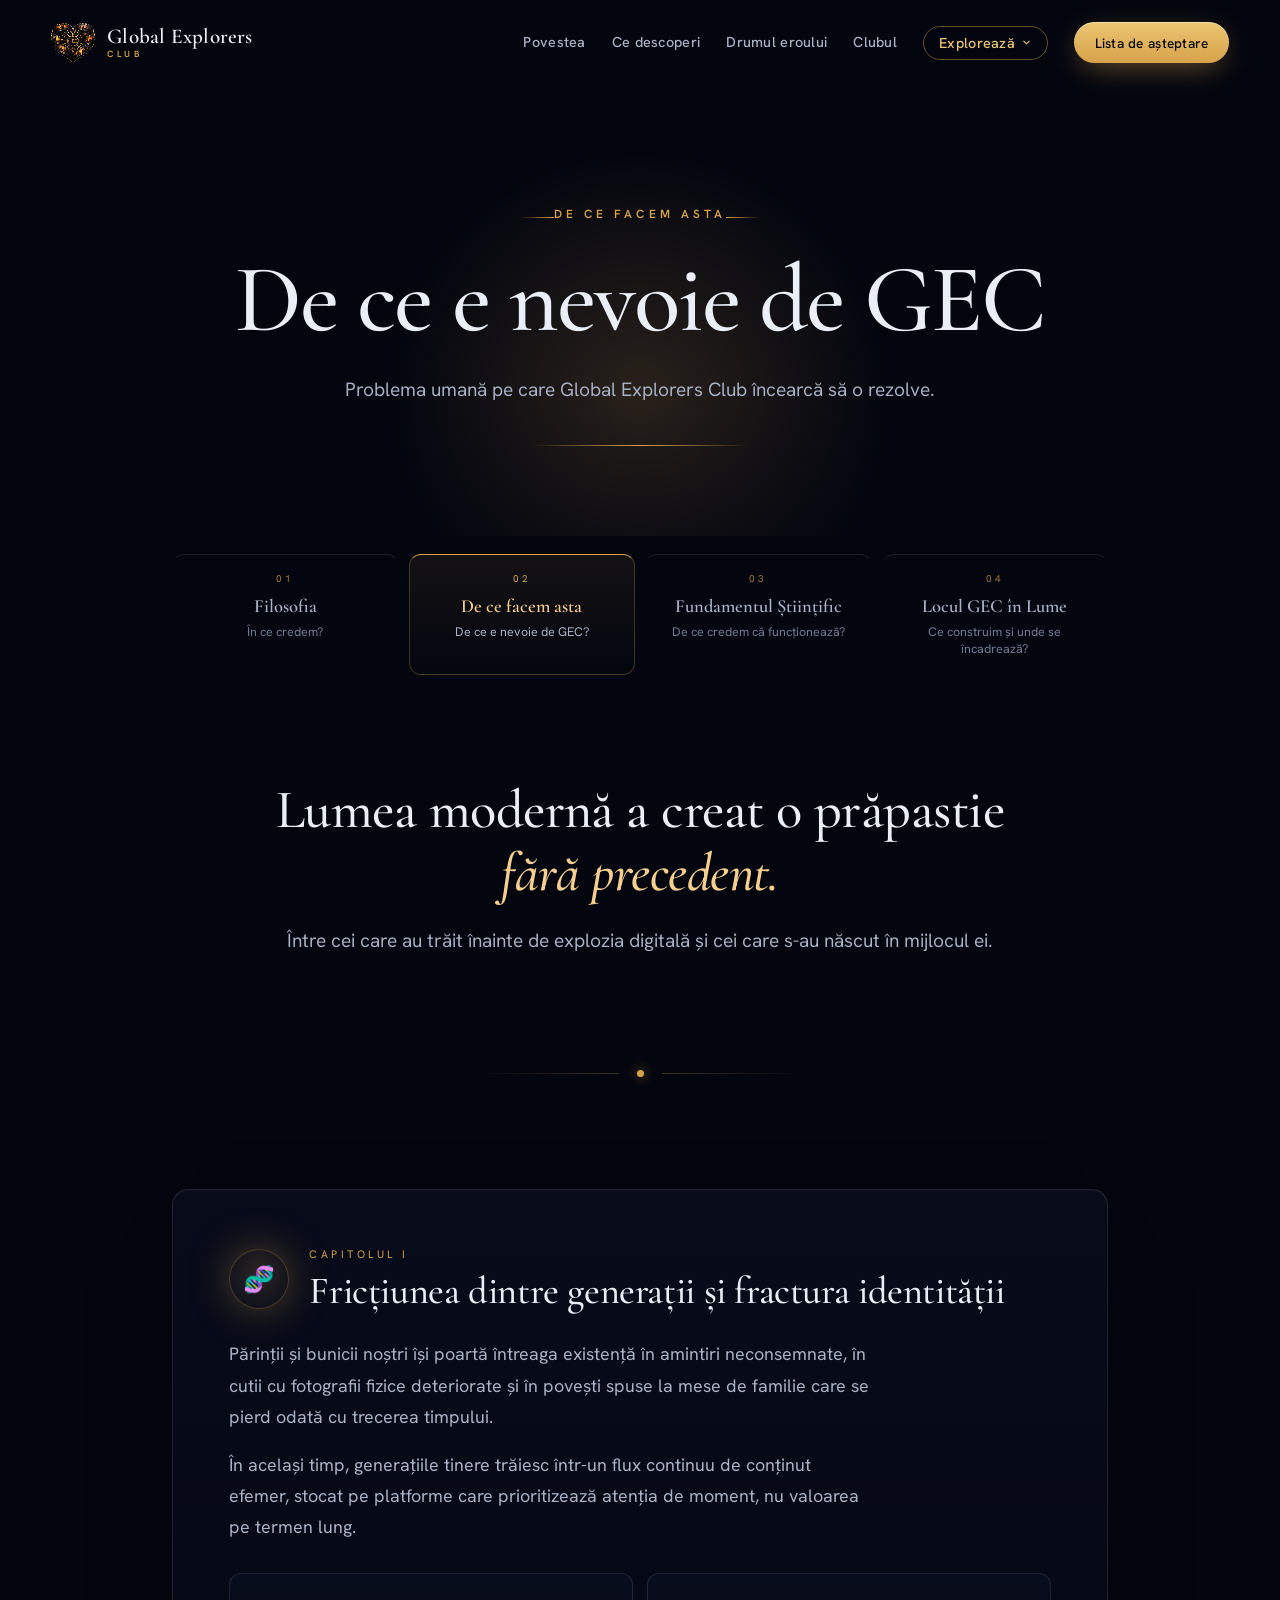
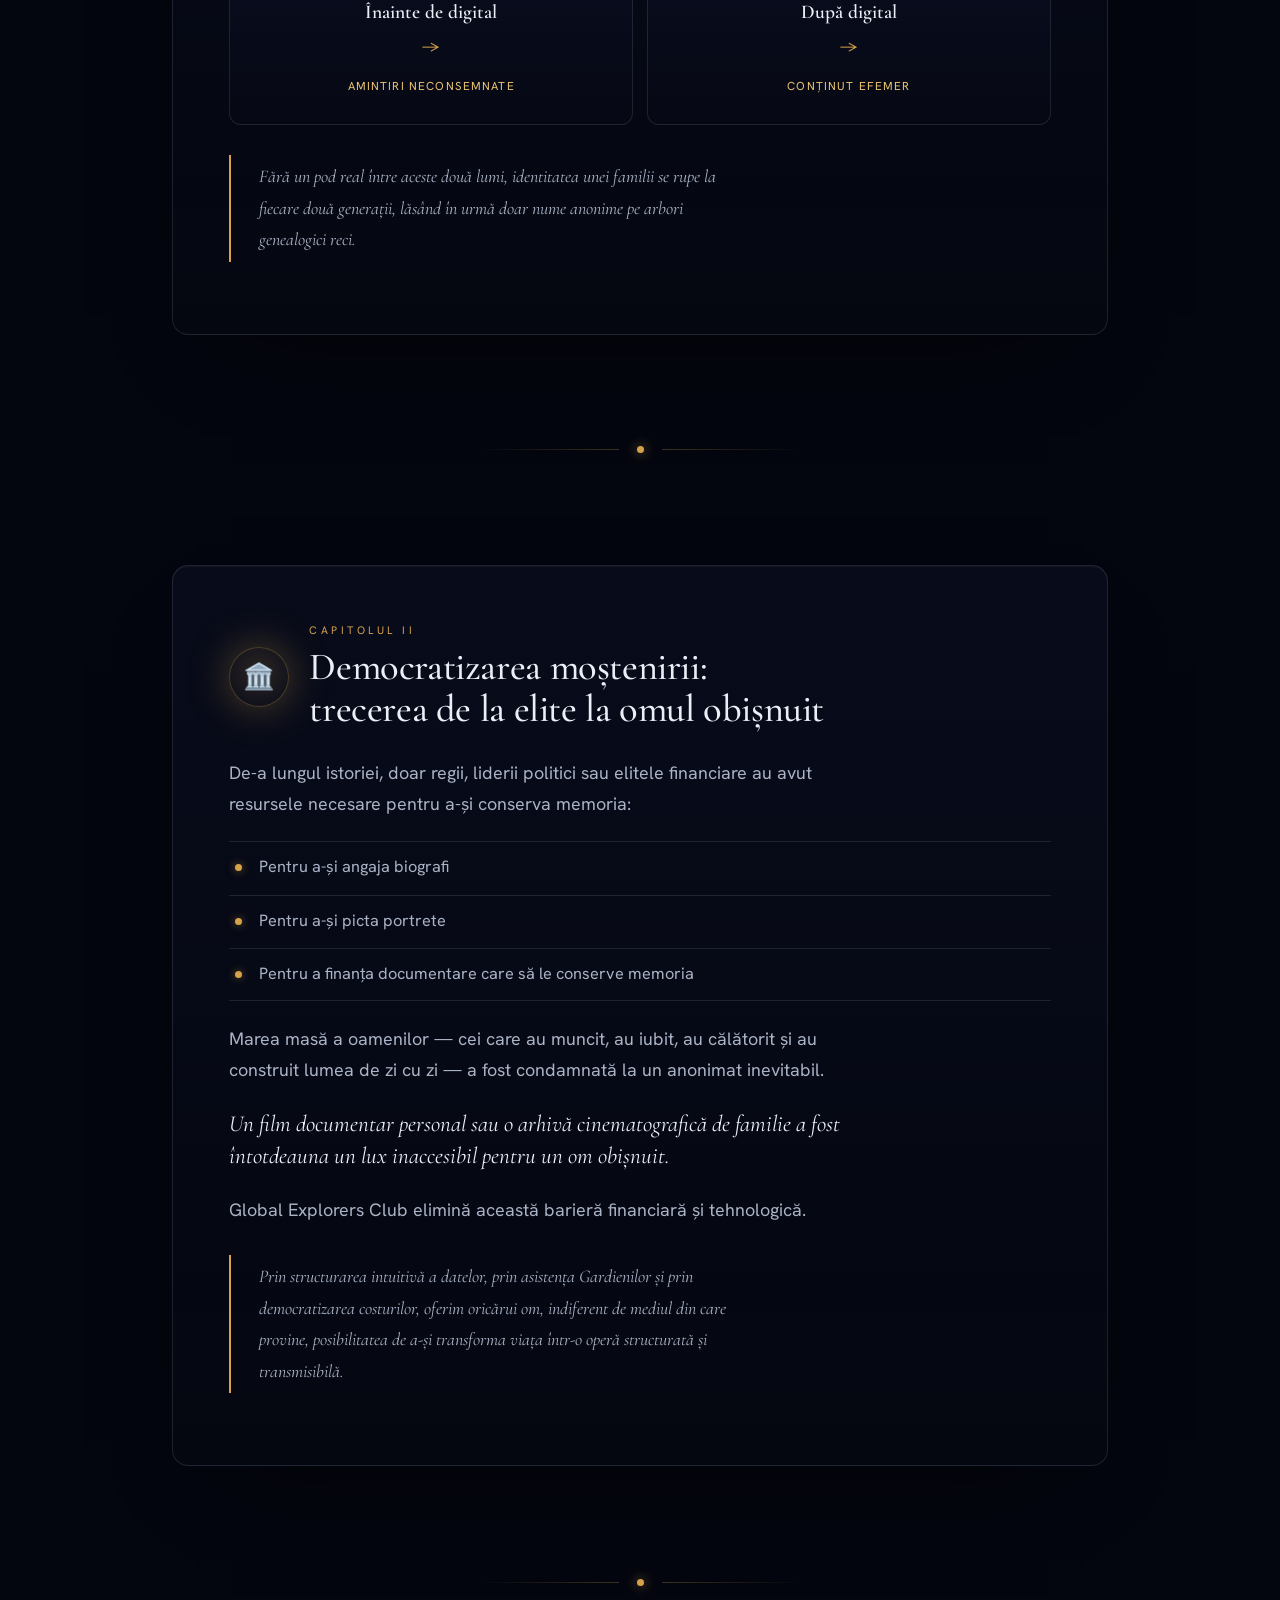
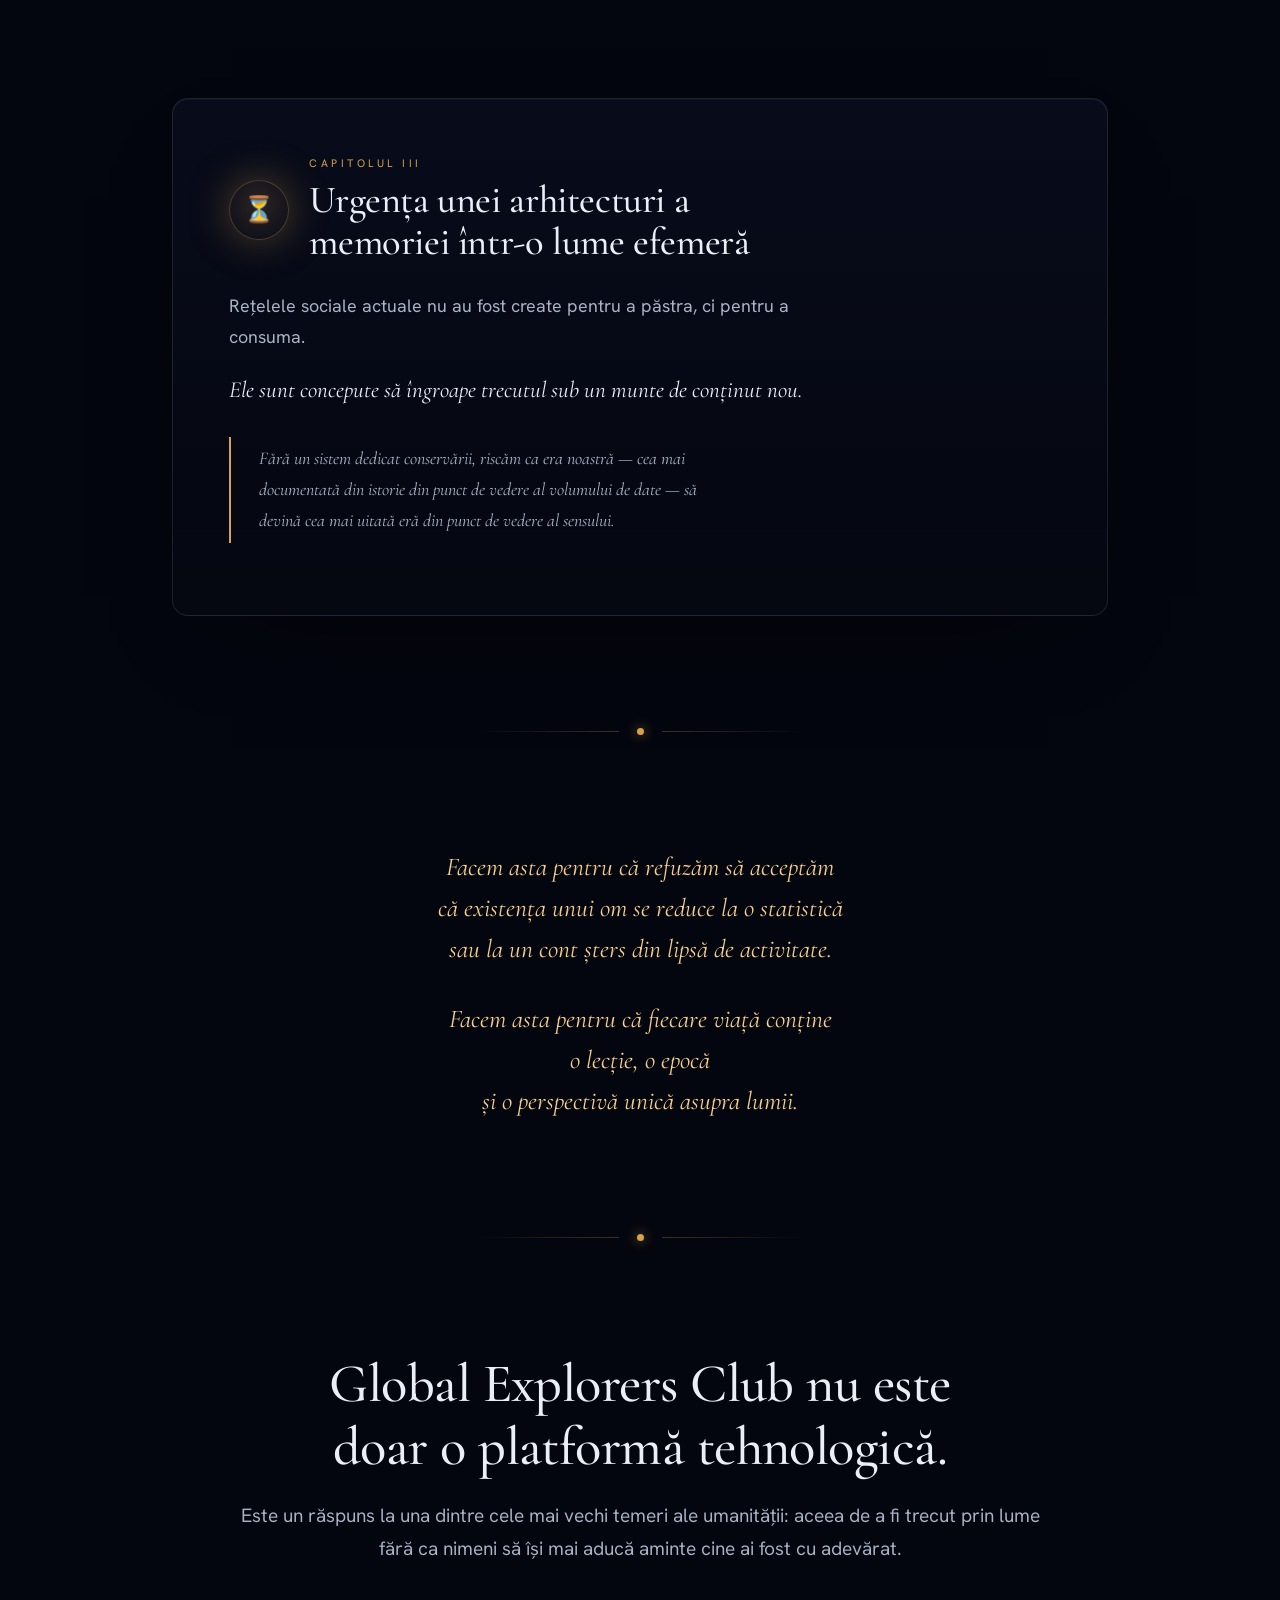
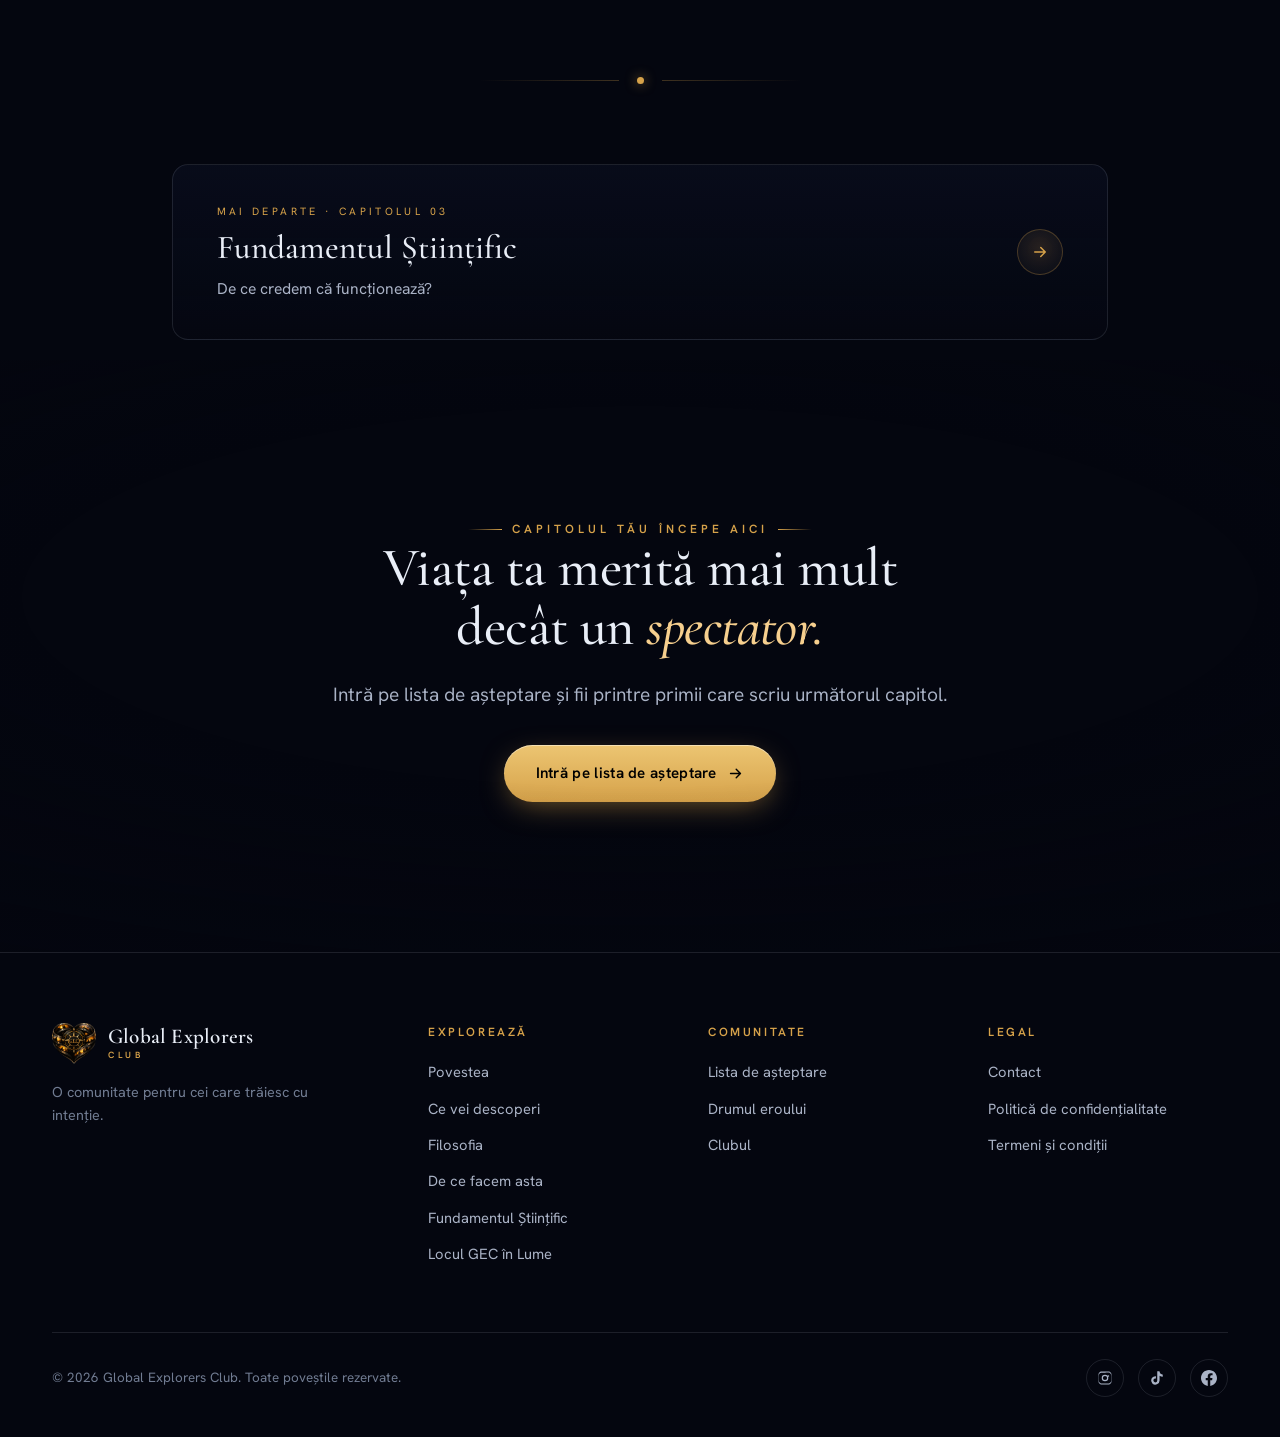
==== commit 756f14e1: "Hang the nav's scrim below the bar so its edge stops showing Dropping the blur was not enough: the b" ====
--- a/de-ce-facem-asta.html
+++ b/de-ce-facem-asta.html
@@ -28,7 +28,7 @@
   <link rel="preconnect" href="https://fonts.googleapis.com" />
   <link rel="preconnect" href="https://fonts.gstatic.com" crossorigin />
   <link href="https://fonts.googleapis.com/css2?family=Cormorant+Garamond:ital,wght@0,400;0,500;0,600;0,700;1,400;1,500;1,600&family=Hanken+Grotesk:wght@380;400;500;600;700&display=swap" rel="stylesheet" />
-  <link rel="stylesheet" href="/styles.css?v=19" />
+  <link rel="stylesheet" href="/styles.css?v=20" />
 
   <script type="application/ld+json">
   {
--- a/styles.css
+++ b/styles.css
@@ -211,11 +211,19 @@
   padding:22px clamp(20px,4vw,52px);
   transition:background .5s, backdrop-filter .5s, padding .5s, border-color .5s;
   border-bottom:1px solid transparent;
-  /* the hero photo is bright at the top, so the bar keeps its own scrim.
-     No blur while the bar is transparent: the blurred area would end in a
-     hard seam across the photo. The scrolled state blurs a solid bar. */
-  background:linear-gradient(180deg, rgba(4,6,15,0.88) 0%, rgba(4,6,15,0.55) 60%, transparent 100%);
-}
+}
+/* The hero photo is bright at the top, so the bar needs a scrim. It lives on
+   a pseudo-element that hangs below the bar: painted on the bar itself, the
+   gradient would stop at the bar's fractional bottom edge (86.47px) and that
+   layer boundary draws a hairline across the photo. Down here the gradient is
+   already fully transparent long before the element ends. */
+.nav::before{
+  content:""; position:absolute; inset:0 0 -40px 0; z-index:-1;
+  pointer-events:none;
+  background:linear-gradient(180deg, rgba(4,6,15,0.88) 0%, rgba(4,6,15,0.55) 42%, transparent 100%);
+  transition:opacity .5s;
+}
+.nav.scrolled::before{ opacity:0; }
 .nav.scrolled{
   background:rgba(6,10,22,0.72);
   backdrop-filter:blur(14px);
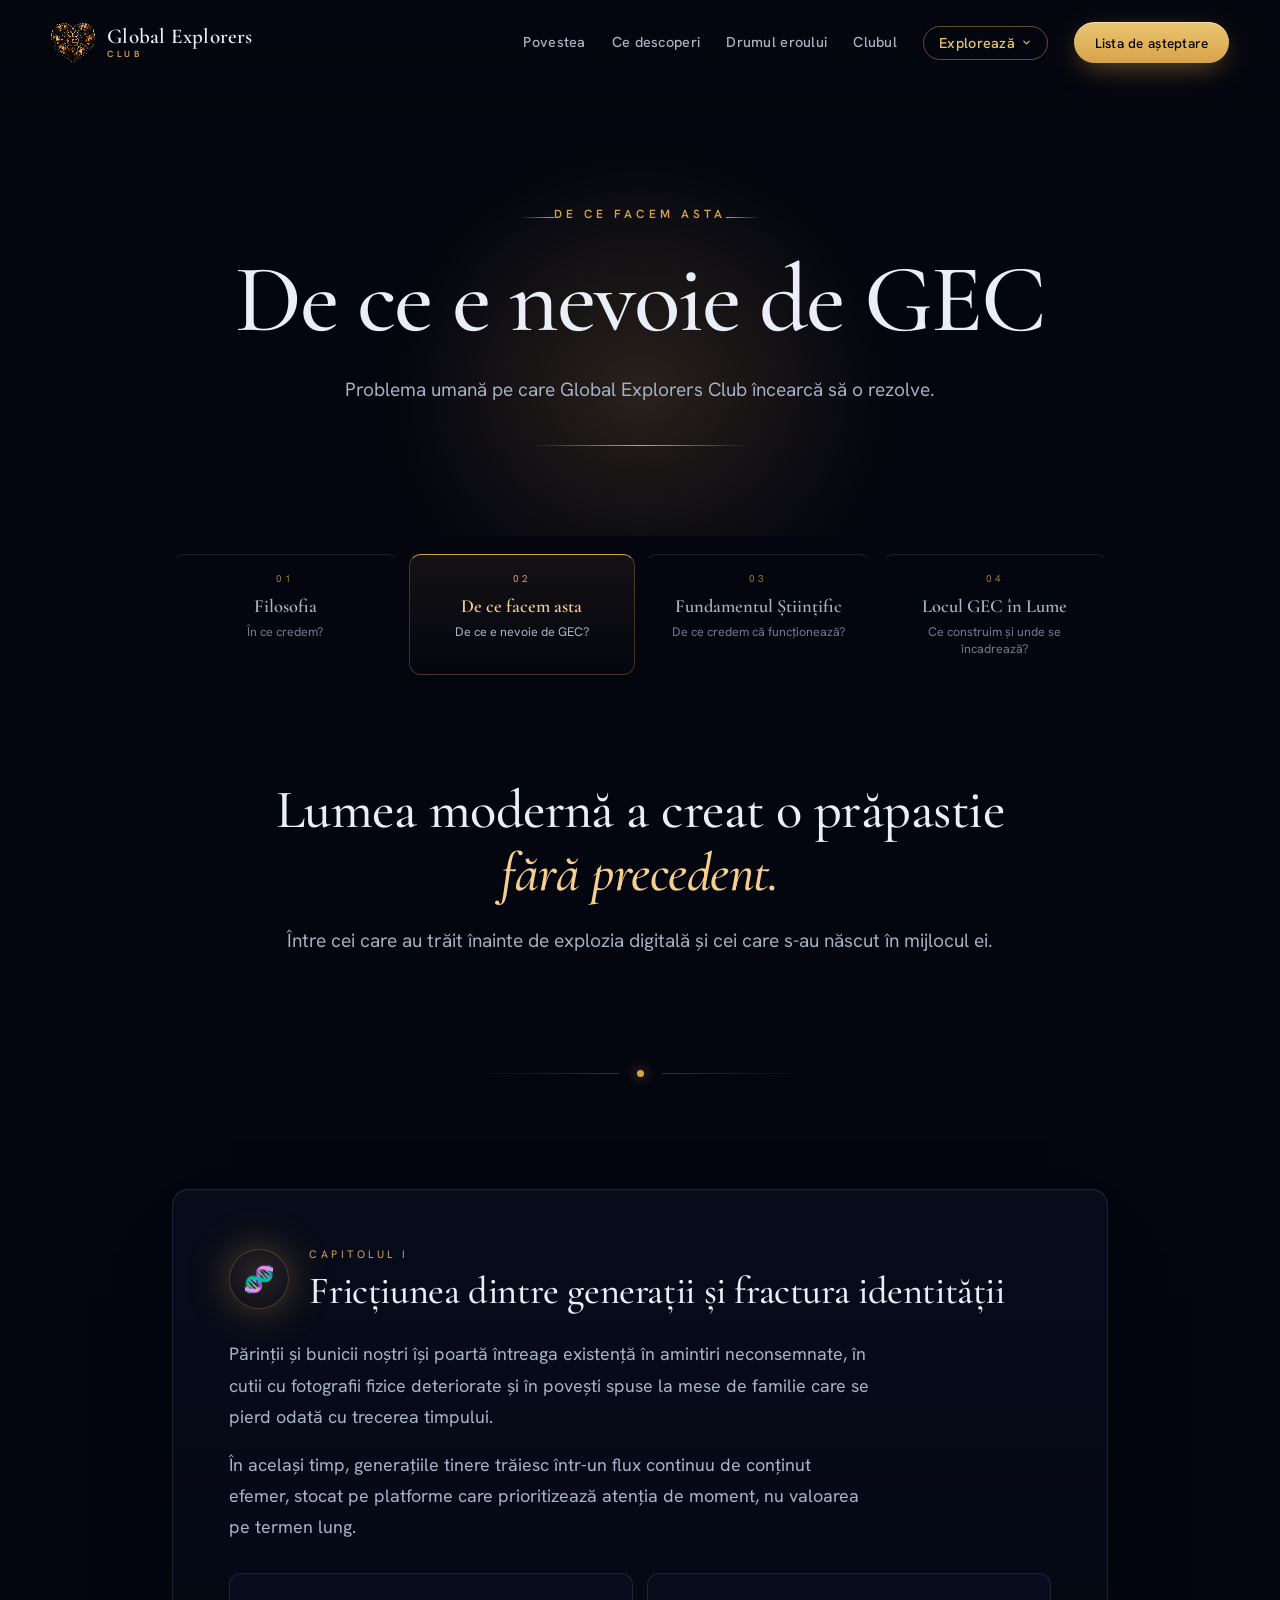
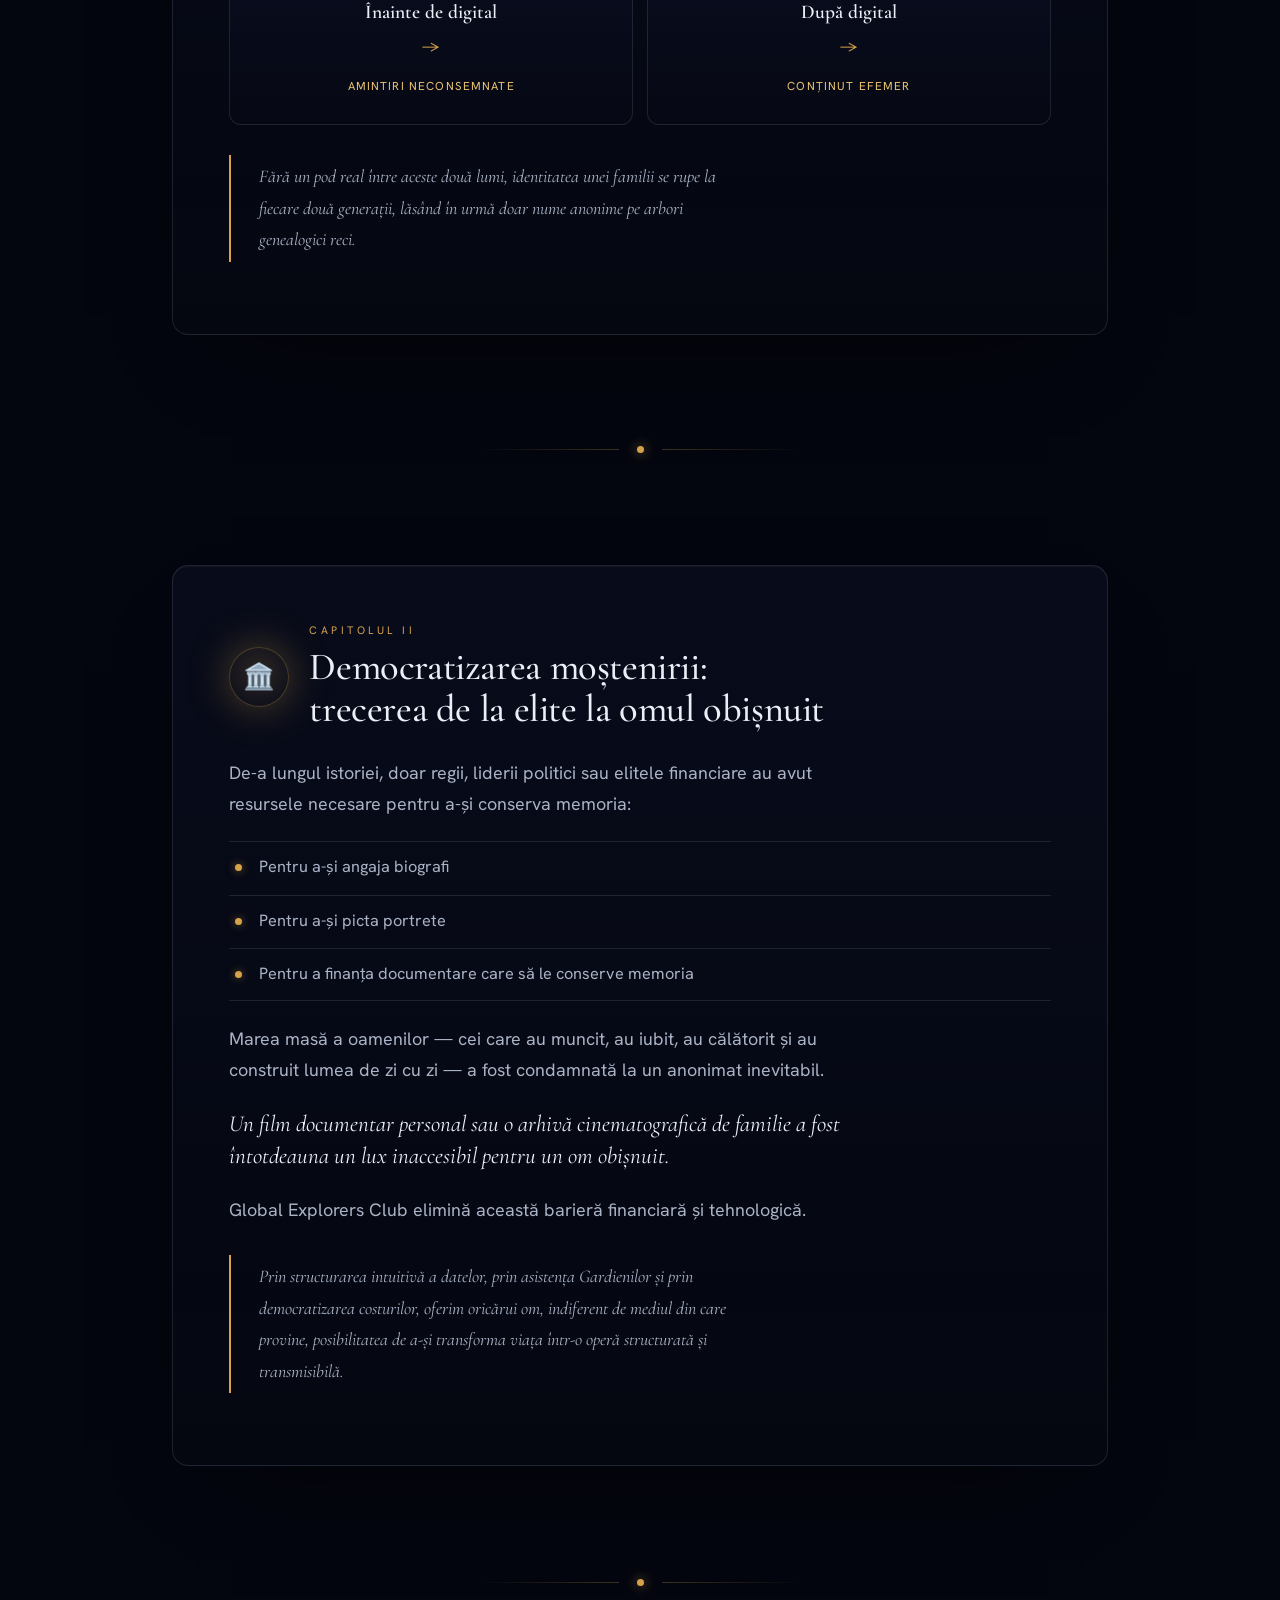
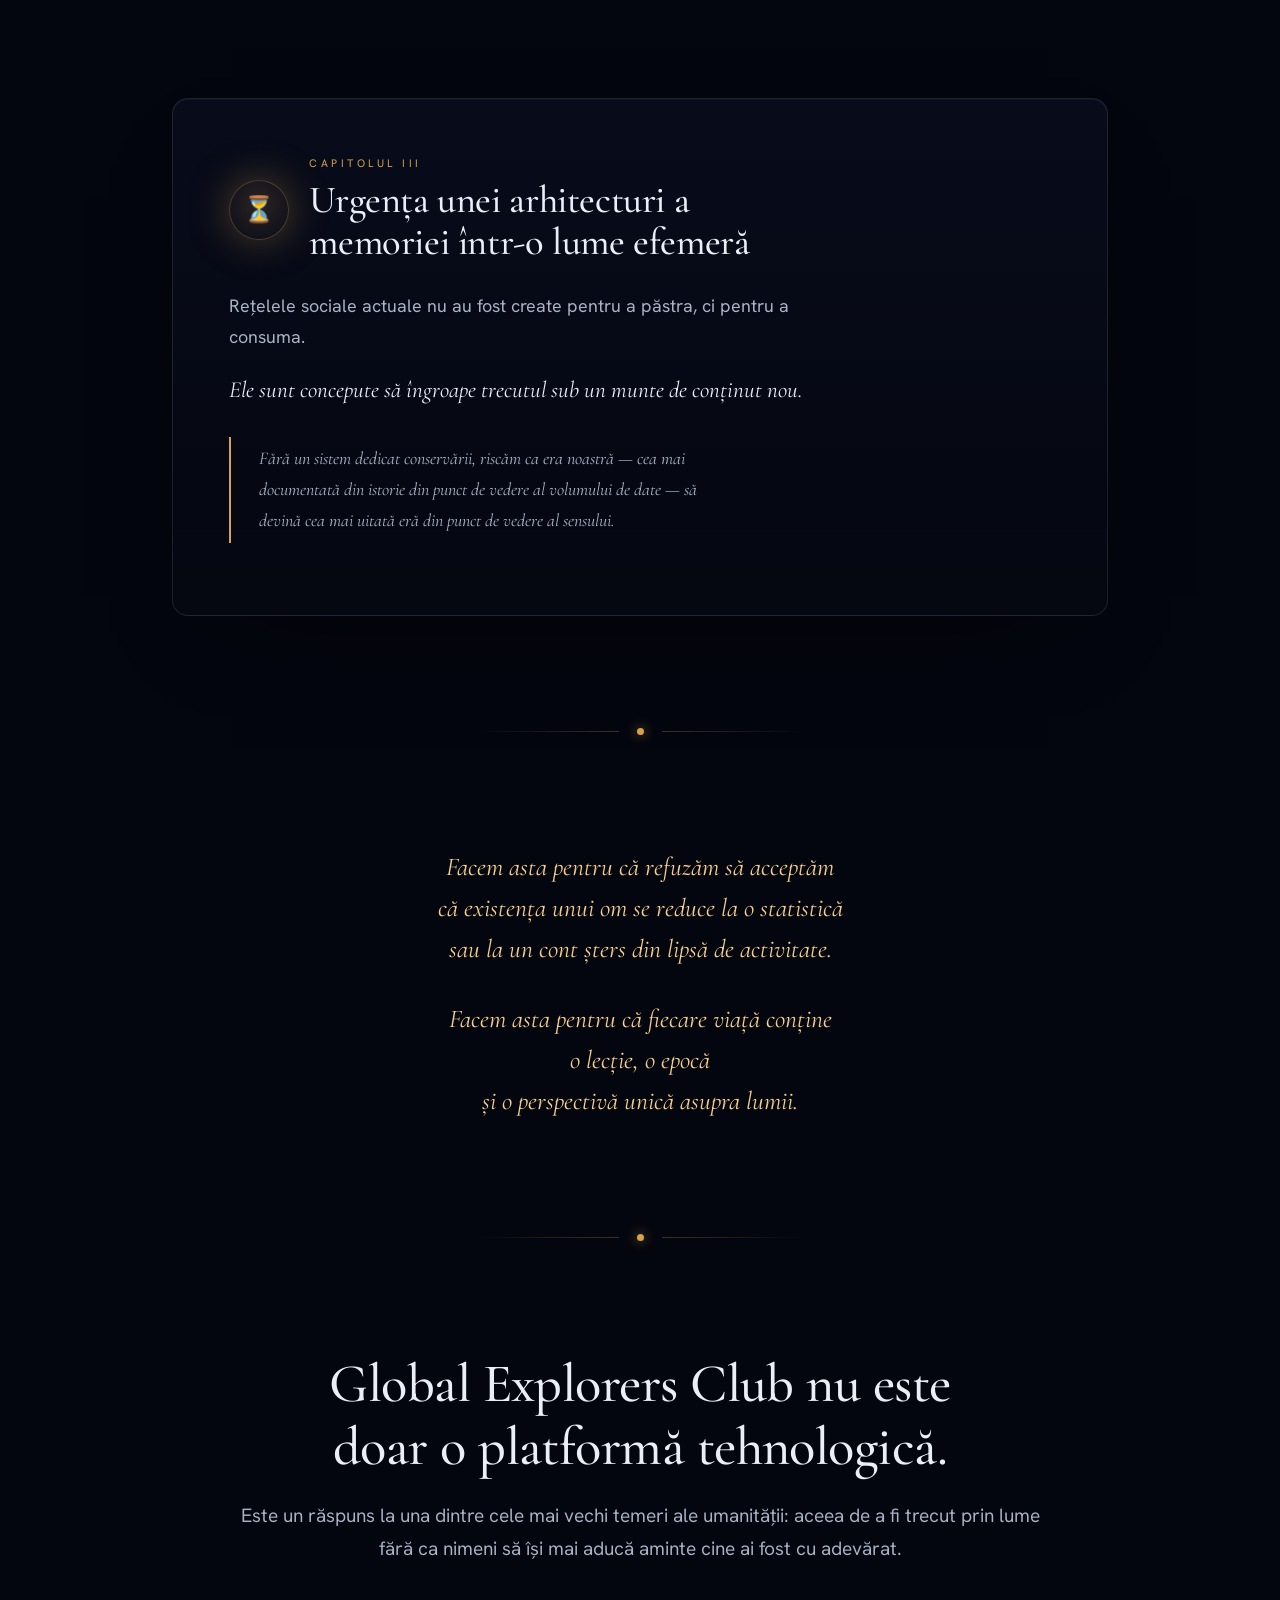
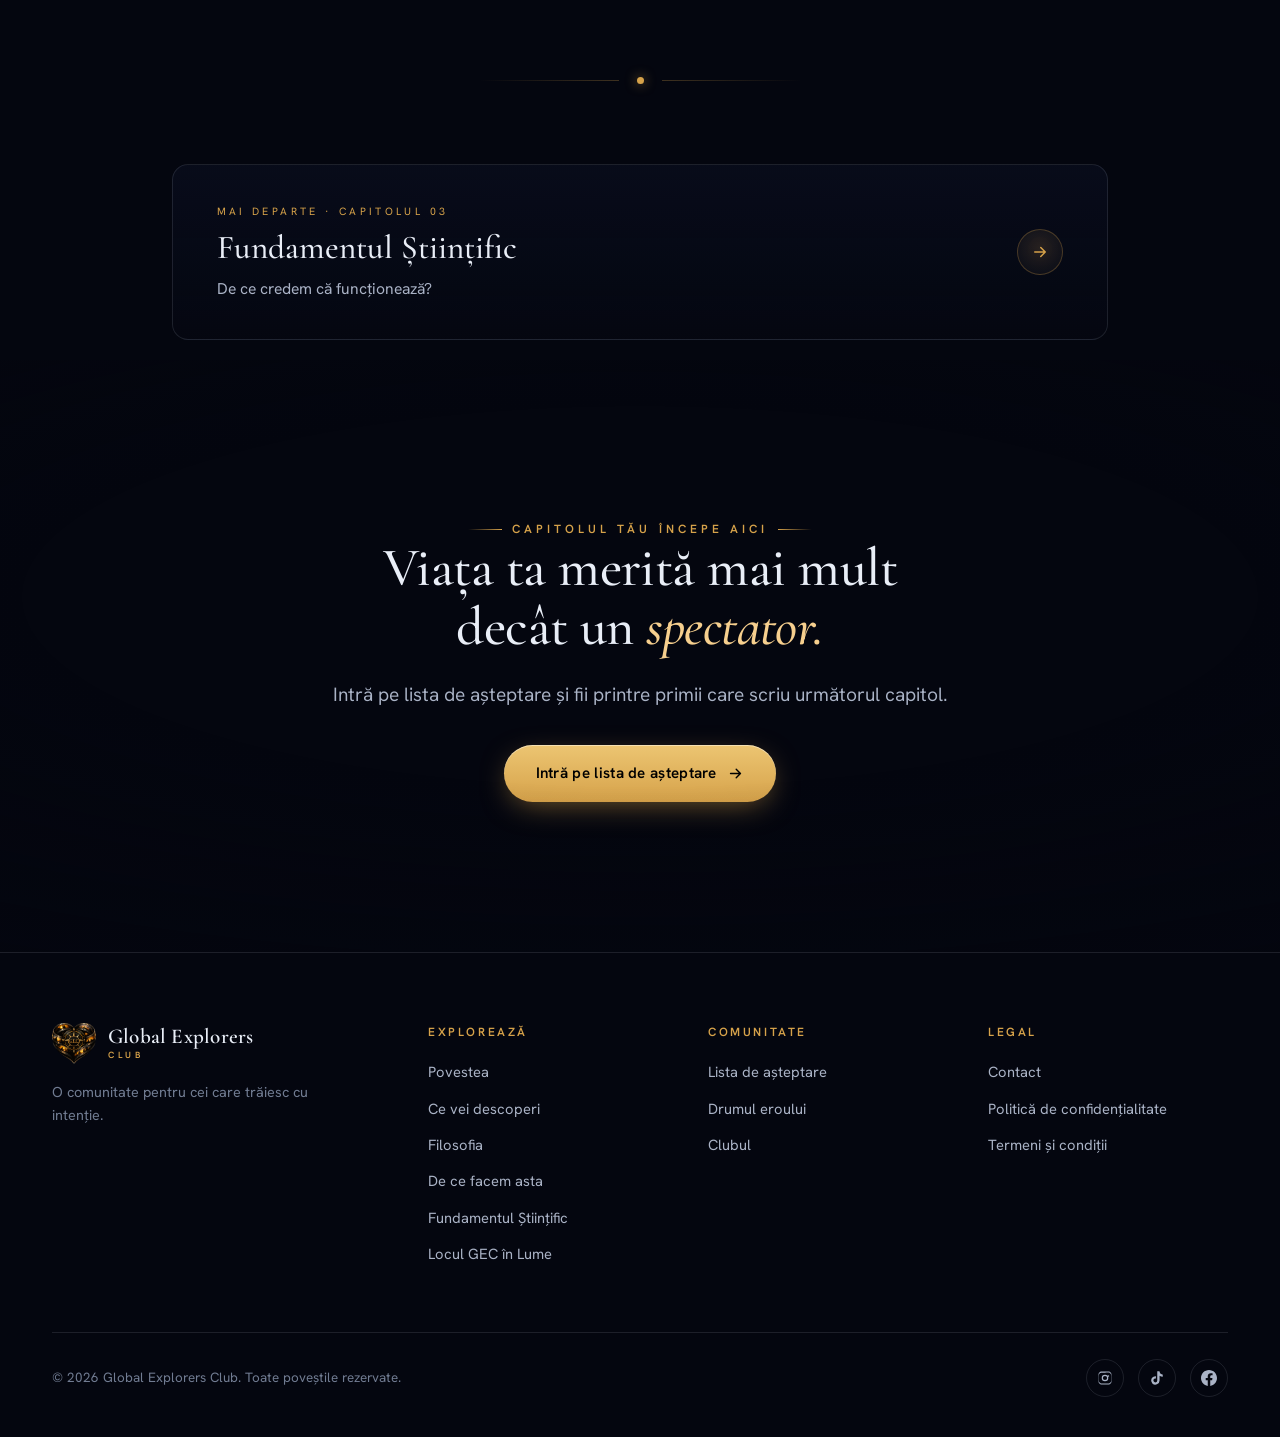
==== commit 700360e7: "Crop the phone's hero onto the explorer on the right The glass panel kept the words legible by cover" ====
--- a/de-ce-facem-asta.html
+++ b/de-ce-facem-asta.html
@@ -28,7 +28,7 @@
   <link rel="preconnect" href="https://fonts.googleapis.com" />
   <link rel="preconnect" href="https://fonts.gstatic.com" crossorigin />
   <link href="https://fonts.googleapis.com/css2?family=Cormorant+Garamond:ital,wght@0,400;0,500;0,600;0,700;1,400;1,500;1,600&family=Hanken+Grotesk:wght@380;400;500;600;700&display=swap" rel="stylesheet" />
-  <link rel="stylesheet" href="/styles.css?v=20" />
+  <link rel="stylesheet" href="/styles.css?v=23" />
 
   <script type="application/ld+json">
   {
--- a/styles.css
+++ b/styles.css
@@ -492,21 +492,27 @@
 @keyframes wheel{ 0%{ opacity:0; top:7px;} 30%{opacity:1;} 70%{ opacity:1; top:18px;} 100%{ opacity:0; top:18px;} }
 
 @media (max-width:760px){
-  /* portrait screens can't fit the full frame: go full-height and move the
-     crop onto the explorer on the right */
-  .hero{ align-items:flex-start; padding-bottom:0; min-height:100svh; }
-  .hero-bg{ background-position:72% 36%; }
-  .hero-content{
-    padding-top:clamp(88px,17vh,120px);
-    padding-bottom:clamp(72px,12vh,100px);
-    max-width:100%;
+  /* A portrait screen can't hold a 1.9:1 frame, so it crops onto the explorer
+     on the right: his face reads large against the burning sky, the words sit
+     below him where the gradient has taken the picture down to near black. */
+  .hero{
+    min-height:100svh;
+    align-items:flex-end;
+    padding-bottom:clamp(40px, 7vh, 72px);
   }
+  .hero-bg{ background-position:79% 18%; }
   .hero-scrim{
-    background:
-      linear-gradient(180deg, rgba(4,6,15,0.78) 0%, rgba(4,6,15,0.25) 26%, rgba(4,6,15,0.12) 40%),
-      linear-gradient(0deg, var(--ink) 2%, rgba(4,6,15,0.60) 22%, transparent 48%),
-      radial-gradient(90% 55% at 50% 42%, rgba(4,6,15,0.60), transparent 78%);
+    background:linear-gradient(180deg,
+      rgba(4,6,15,0.76) 0%, rgba(4,6,15,0.10) 16%, rgba(4,6,15,0.30) 32%,
+      rgba(4,6,15,0.80) 54%, rgba(4,6,15,0.95) 68%, var(--ink) 84%);
   }
+  /* the eyebrow and the headline cross the lit clouds, where a scrim heavy
+     enough to hold them would flatten the sky — a shadow does it instead */
+  .hero .eyebrow{ text-shadow:0 1px 12px rgba(4,6,15,0.95), 0 0 26px rgba(4,6,15,0.8); }
+  .hero h1{ text-shadow:0 2px 20px rgba(4,6,15,0.75); }
+  /* on a short phone the block is taller than the screen, so it keeps the
+     nav's height as padding — the words never slide under the bar */
+  .hero-content{ max-width:100%; padding-top:clamp(88px, 13vh, 120px); }
 }
 @media (max-width:520px){
   .hero-cta{ flex-direction:column; }
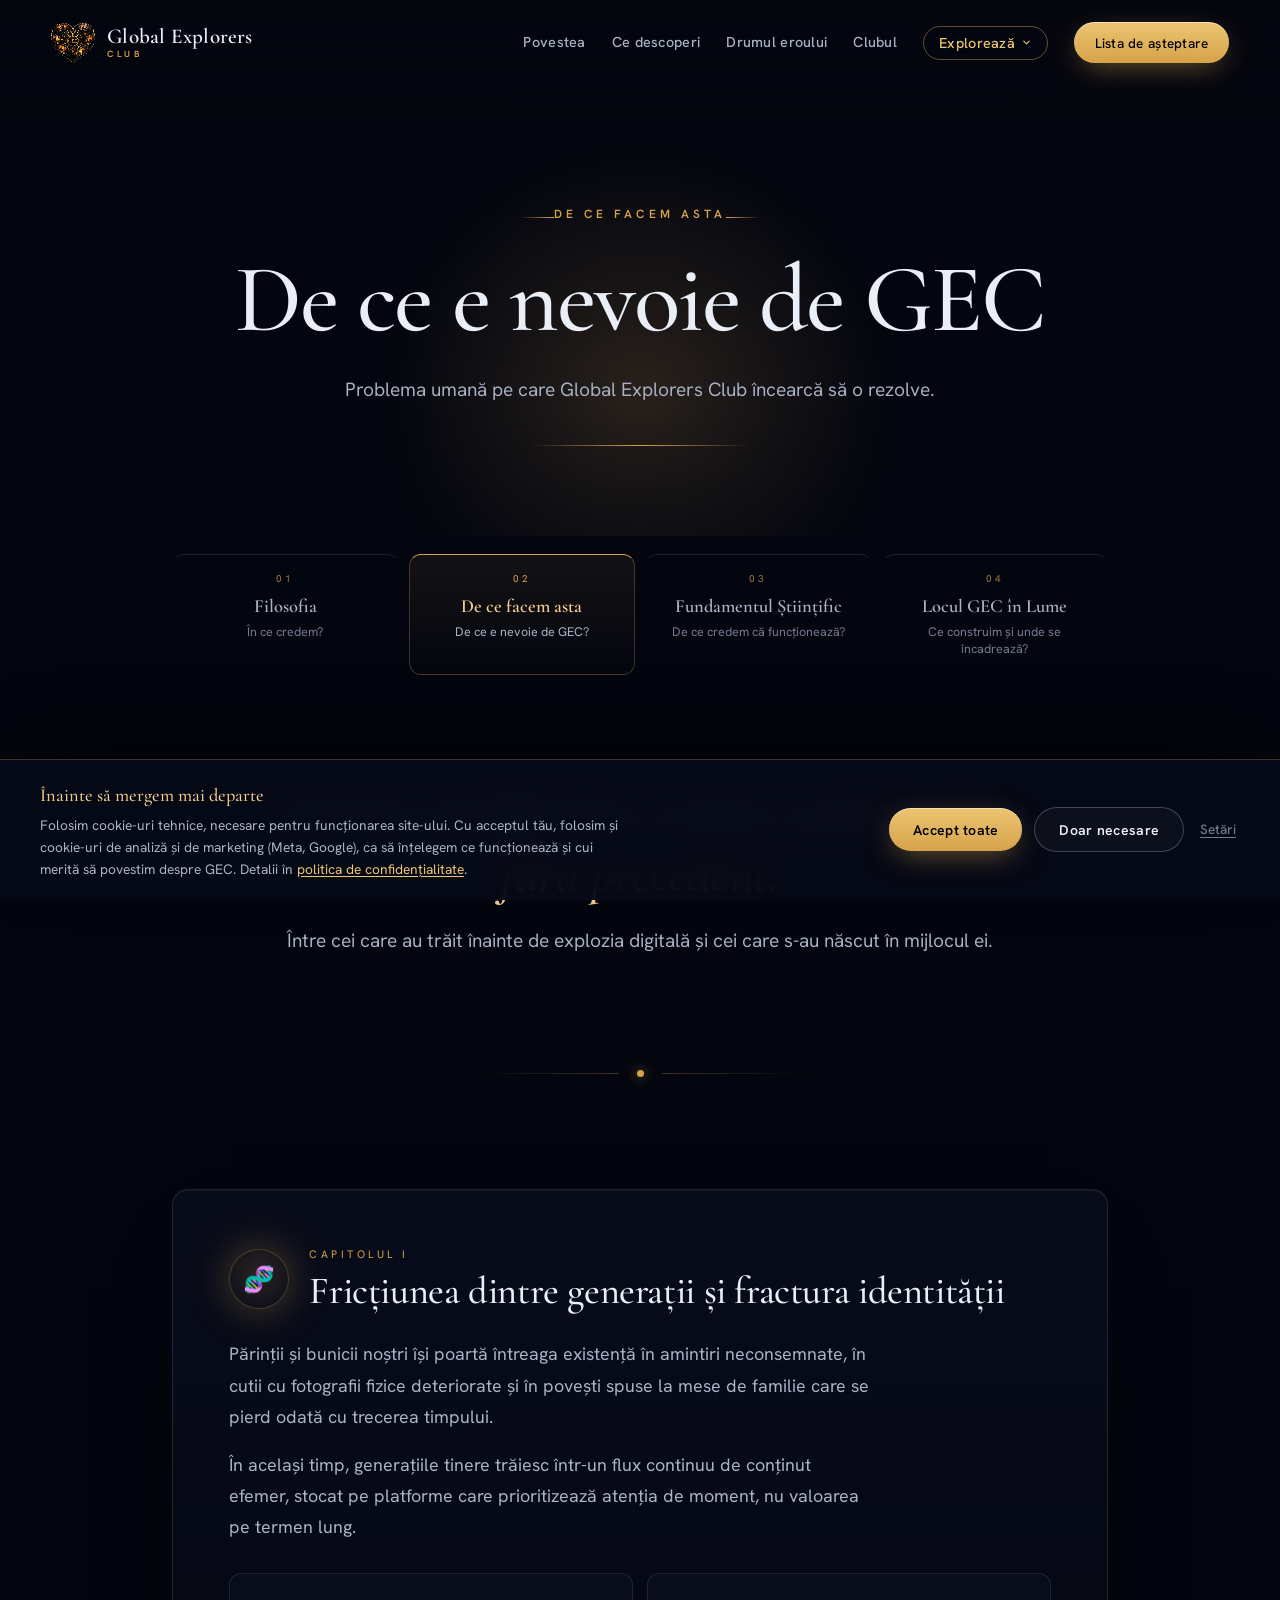
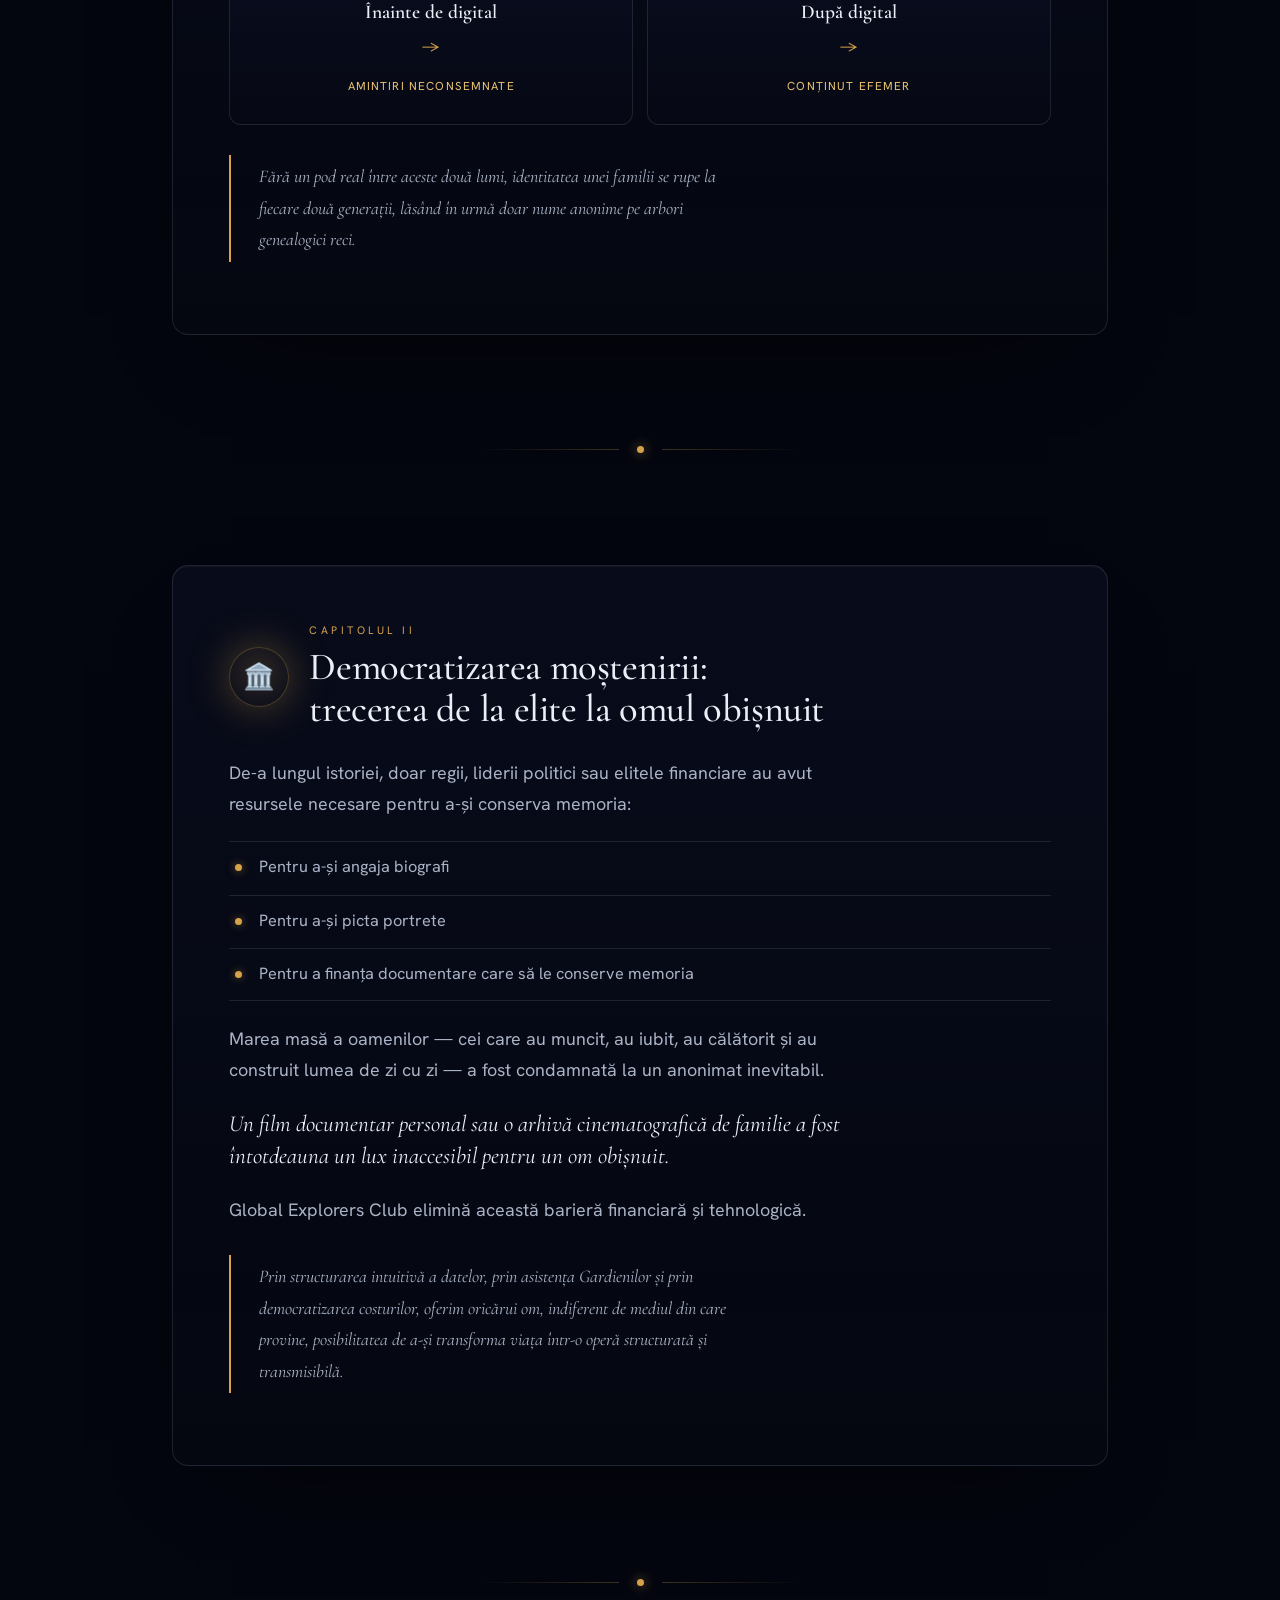
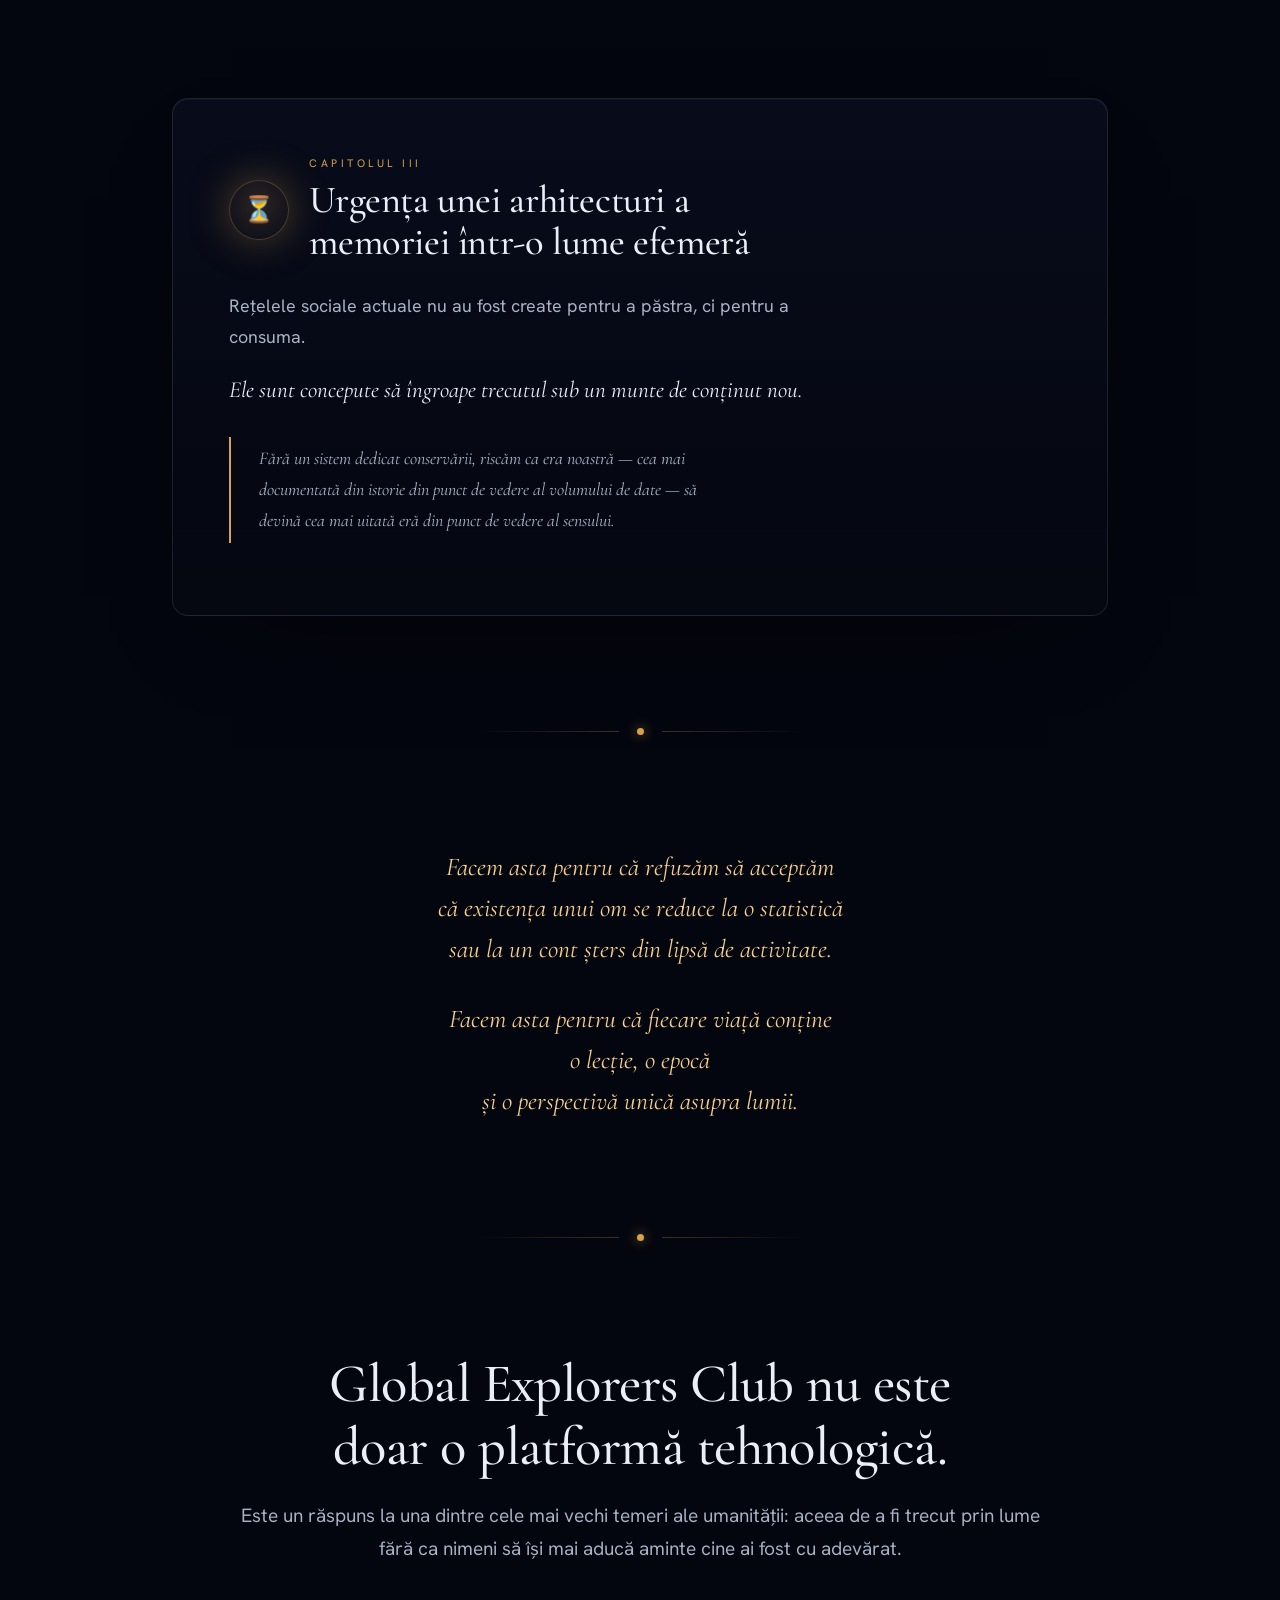
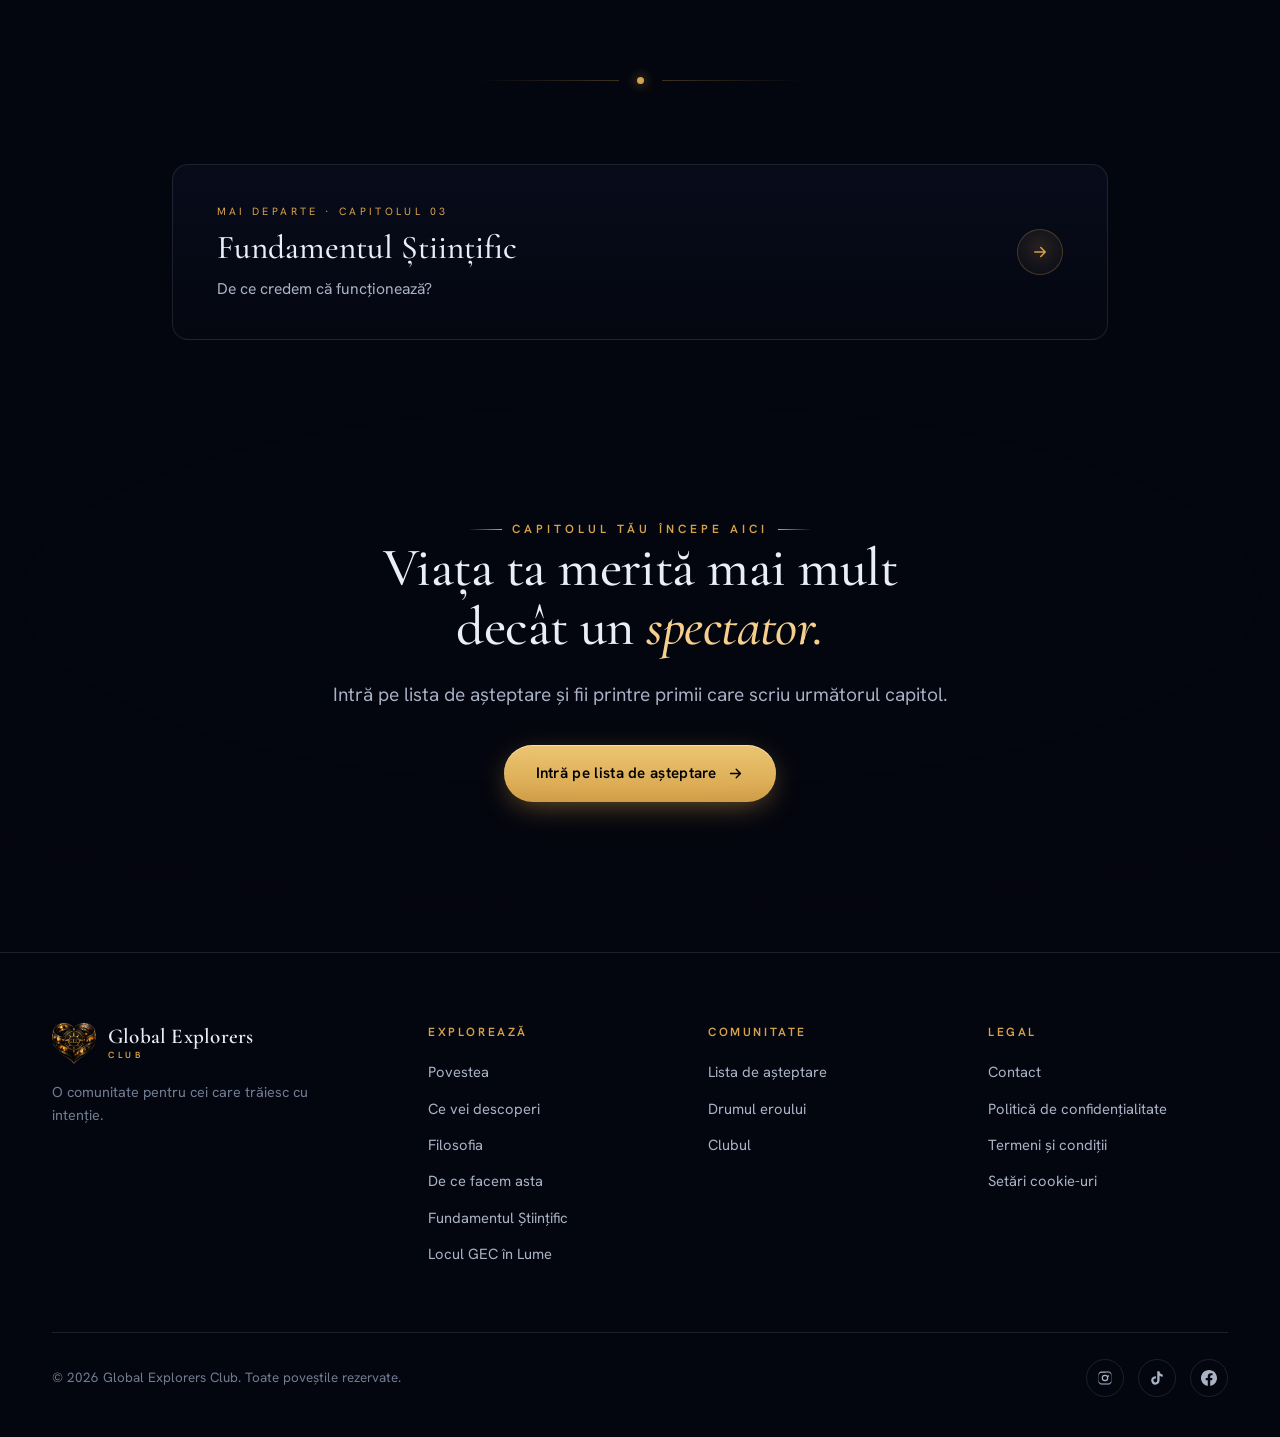
==== commit 3a4e32ef: "Ask before tracking anyone, and before emailing them Adds the Meta Pixel the club needs for ads, but" ====
--- a/de-ce-facem-asta.html
+++ b/de-ce-facem-asta.html
@@ -28,7 +28,7 @@
   <link rel="preconnect" href="https://fonts.googleapis.com" />
   <link rel="preconnect" href="https://fonts.gstatic.com" crossorigin />
   <link href="https://fonts.googleapis.com/css2?family=Cormorant+Garamond:ital,wght@0,400;0,500;0,600;0,700;1,400;1,500;1,600&family=Hanken+Grotesk:wght@380;400;500;600;700&display=swap" rel="stylesheet" />
-  <link rel="stylesheet" href="/styles.css?v=23" />
+  <link rel="stylesheet" href="/styles.css?v=25" />
 
   <script type="application/ld+json">
   {
@@ -426,6 +426,7 @@
           <a href="mailto:contact@globalexplorers.ro">Contact</a>
           <a href="/politica-confidentialitate">Politică de confidențialitate</a>
           <a href="/termeni-conditii">Termeni și condiții</a>
+          <a href="#" data-cookie-settings>Setări cookie-uri</a>
         </div>
       </div>
       <div class="footer-bottom">
@@ -472,7 +473,8 @@
       document.querySelectorAll('.reveal').forEach(function(el){ io.observe(el); });
     })();
   </script>
-  <script src="/waitlist.js?v=2" defer></script>
+  <script src="/consent.js?v=1" defer></script>
+  <script src="/waitlist.js?v=3" defer></script>
   <script defer src="https://va.vercel-scripts.com/v1/script.js"></script>
 </body>
 </html>
--- a/styles.css
+++ b/styles.css
@@ -768,6 +768,21 @@
 .form-card .btn-primary{ width:100%; margin-top:8px; }
 .form-card .btn-primary:disabled{ opacity:0.65; cursor:progress; transform:none; box-shadow:0 8px 30px -8px rgba(214,162,74,0.45); }
 .form-error{ margin-top:14px; text-align:center; font-size:0.84rem; color:#e08a7c; }
+/* Acord obligatoriu în formularul de înscriere — reutilizează .cc-box.
+   Selectorul trebuie să bată `.field label` (0,1,1), care ar impune
+   display:block și majuscule peste textul acordului. */
+.field label.form-check{
+  display:flex; align-items:flex-start; gap:12px;
+  cursor:pointer; margin:0;
+  text-transform:none; letter-spacing:normal;
+  font-size:0.82rem; font-weight:400; color:var(--text-dim);
+}
+.form-check .cc-box{ margin-top:1px; }
+.form-check-text{ font-size:0.82rem; line-height:1.55; color:var(--text-dim); }
+.form-check-text a{ color:var(--gold-bright); text-decoration:underline; text-underline-offset:2px; }
+.form-check-text a:hover{ color:var(--amber-soft); }
+.field.check{ margin-bottom:20px; }
+.field.check.invalid .cc-box{ border-color:#c96a5a; box-shadow:0 0 0 4px rgba(201,106,90,0.12); }
 .form-foot{ margin-top:18px; text-align:center; font-size:0.78rem; color:var(--text-faint); }
 .form-foot .tick{ color:var(--gold); }
 
@@ -855,6 +870,104 @@
 .contact-modal.waitlist .btn-primary{ width:100%; margin-top:8px; }
 .contact-modal.waitlist .btn-primary:disabled{ opacity:0.65; cursor:progress; transform:none; box-shadow:0 8px 30px -8px rgba(214,162,74,0.45); }
 
+/* ===========================================================
+   CONSIMȚĂMÂNT COOKIE-URI — banner + panou de setări
+   Panoul reutilizează shell-ul .contact-overlay / .contact-modal.
+   =========================================================== */
+.cc-banner{
+  /* 190: peste navigație (100–120), dar sub modale (.contact-overlay, 200),
+     ca popup-ul de înscriere și panoul de setări să treacă peste banner. */
+  position:fixed; left:0; right:0; bottom:0; z-index:190;
+  background:rgba(6,9,22,0.92); backdrop-filter:blur(18px);
+  border-top:1px solid var(--line-gold);
+  box-shadow:0 -30px 80px -30px rgba(0,0,0,0.9);
+  padding:20px clamp(18px,4vw,40px);
+  transform:translateY(100%); opacity:0;
+  transition:transform .45s var(--ease), opacity .45s var(--ease);
+}
+.cc-banner.in{ transform:translateY(0); opacity:1; }
+.cc-inner{
+  max-width:var(--maxw); margin:0 auto;
+  display:flex; align-items:center; gap:clamp(20px,4vw,48px);
+  flex-wrap:wrap; justify-content:space-between;
+}
+.cc-copy{ flex:1 1 440px; min-width:0; }
+.cc-title{
+  font-family:var(--serif); font-size:1.15rem; font-weight:500;
+  color:var(--amber-soft); margin:0 0 4px;
+}
+.cc-text{ font-size:0.86rem; line-height:1.6; color:var(--text-dim); margin:0; max-width:74ch; }
+.cc-text a{ color:var(--gold-bright); text-decoration:underline; text-underline-offset:2px; }
+.cc-text a:hover{ color:var(--amber-soft); }
+.cc-actions{ display:flex; align-items:center; gap:12px; flex:none; flex-wrap:wrap; }
+.cc-actions .btn{ font-size:0.88rem; padding:0.9em 1.7em; }
+.cc-link{
+  background:none; border:none; cursor:pointer;
+  font-family:var(--sans); font-size:0.84rem; font-weight:500;
+  color:var(--text-faint); text-decoration:underline; text-underline-offset:3px;
+  padding:6px 4px; transition:color .3s;
+}
+.cc-link:hover{ color:var(--gold-bright); }
+
+/* ---- panoul de setări ---- */
+.cc-modal{ max-width:560px; max-height:calc(100vh - 40px); overflow-y:auto; }
+.cc-modal-title{
+  font-family:var(--serif); font-size:1.7rem; font-weight:500;
+  margin:2px 44px 6px 0; color:var(--text);
+}
+.cc-modal-sub{ font-size:0.9rem; color:var(--text-faint); margin:0 0 24px; }
+.cc-rows{ display:flex; flex-direction:column; gap:12px; }
+.cc-row{
+  display:flex; align-items:flex-start; gap:14px;
+  padding:16px 18px;
+  border:1px solid var(--line); border-radius:10px;
+  cursor:pointer; transition:border-color .3s, background .3s;
+}
+.cc-row:hover{ border-color:var(--line-gold); }
+.cc-row.is-locked{ cursor:default; opacity:0.72; }
+.cc-row.is-locked:hover{ border-color:var(--line); }
+.cc-row input, .form-check input{ position:absolute; opacity:0; width:0; height:0; }
+.cc-box{
+  flex:none; width:20px; height:20px; margin-top:2px;
+  border:1px solid rgba(200,210,228,0.34); border-radius:5px;
+  background:rgba(255,255,255,0.03);
+  display:grid; place-items:center;
+  transition:border-color .25s, background .25s;
+}
+.cc-box::after{
+  content:""; width:10px; height:6px;
+  border-left:2px solid #000; border-bottom:2px solid #000;
+  transform:rotate(-45deg) scale(0.4); transform-origin:center;
+  opacity:0; transition:opacity .2s, transform .25s var(--ease);
+}
+input:checked + .cc-box{
+  background:linear-gradient(180deg, var(--gold-bright), var(--gold));
+  border-color:var(--gold);
+}
+input:checked + .cc-box::after{ opacity:1; transform:rotate(-45deg) scale(1); }
+input:focus-visible + .cc-box{ outline:2px solid var(--gold-bright); outline-offset:3px; }
+.cc-row-copy{ display:flex; flex-direction:column; gap:4px; min-width:0; }
+.cc-row-title{ font-size:0.95rem; font-weight:600; color:var(--text); }
+.cc-row-title em{ font-style:normal; font-weight:400; color:var(--text-faint); font-size:0.85rem; }
+.cc-row-text{ font-size:0.84rem; line-height:1.55; color:var(--text-dim); }
+.cc-modal-actions{ display:flex; gap:12px; margin-top:24px; flex-wrap:wrap; }
+.cc-modal-actions .btn{ flex:1 1 auto; font-size:0.9rem; padding:0.95em 1.6em; }
+
+@media (max-width:760px){
+  .cc-banner{ padding:18px clamp(16px,5vw,24px); }
+  .cc-inner{ flex-direction:column; align-items:stretch; gap:16px; }
+  /* flex-basis devine înălțime pe coloană — fără reset, .cc-copy ar
+     rezerva 440px și bannerul ar acoperi tot ecranul telefonului. */
+  .cc-copy{ flex:0 1 auto; }
+  .cc-text{ font-size:0.82rem; }
+  .cc-actions{ justify-content:flex-start; gap:10px; }
+  .cc-actions .btn{ flex:1 1 0; min-width:0; }
+  .cc-link{ flex:1 1 100%; text-align:center; }
+}
+@media (prefers-reduced-motion:reduce){
+  .cc-banner{ transition:none; }
+}
+
 @media (max-width:880px){ .footer-grid{ grid-template-columns:1fr 1fr; gap:30px; } }
 @media (max-width:520px){ .footer-grid{ grid-template-columns:1fr; gap:24px; } }
 @media (max-width:430px){
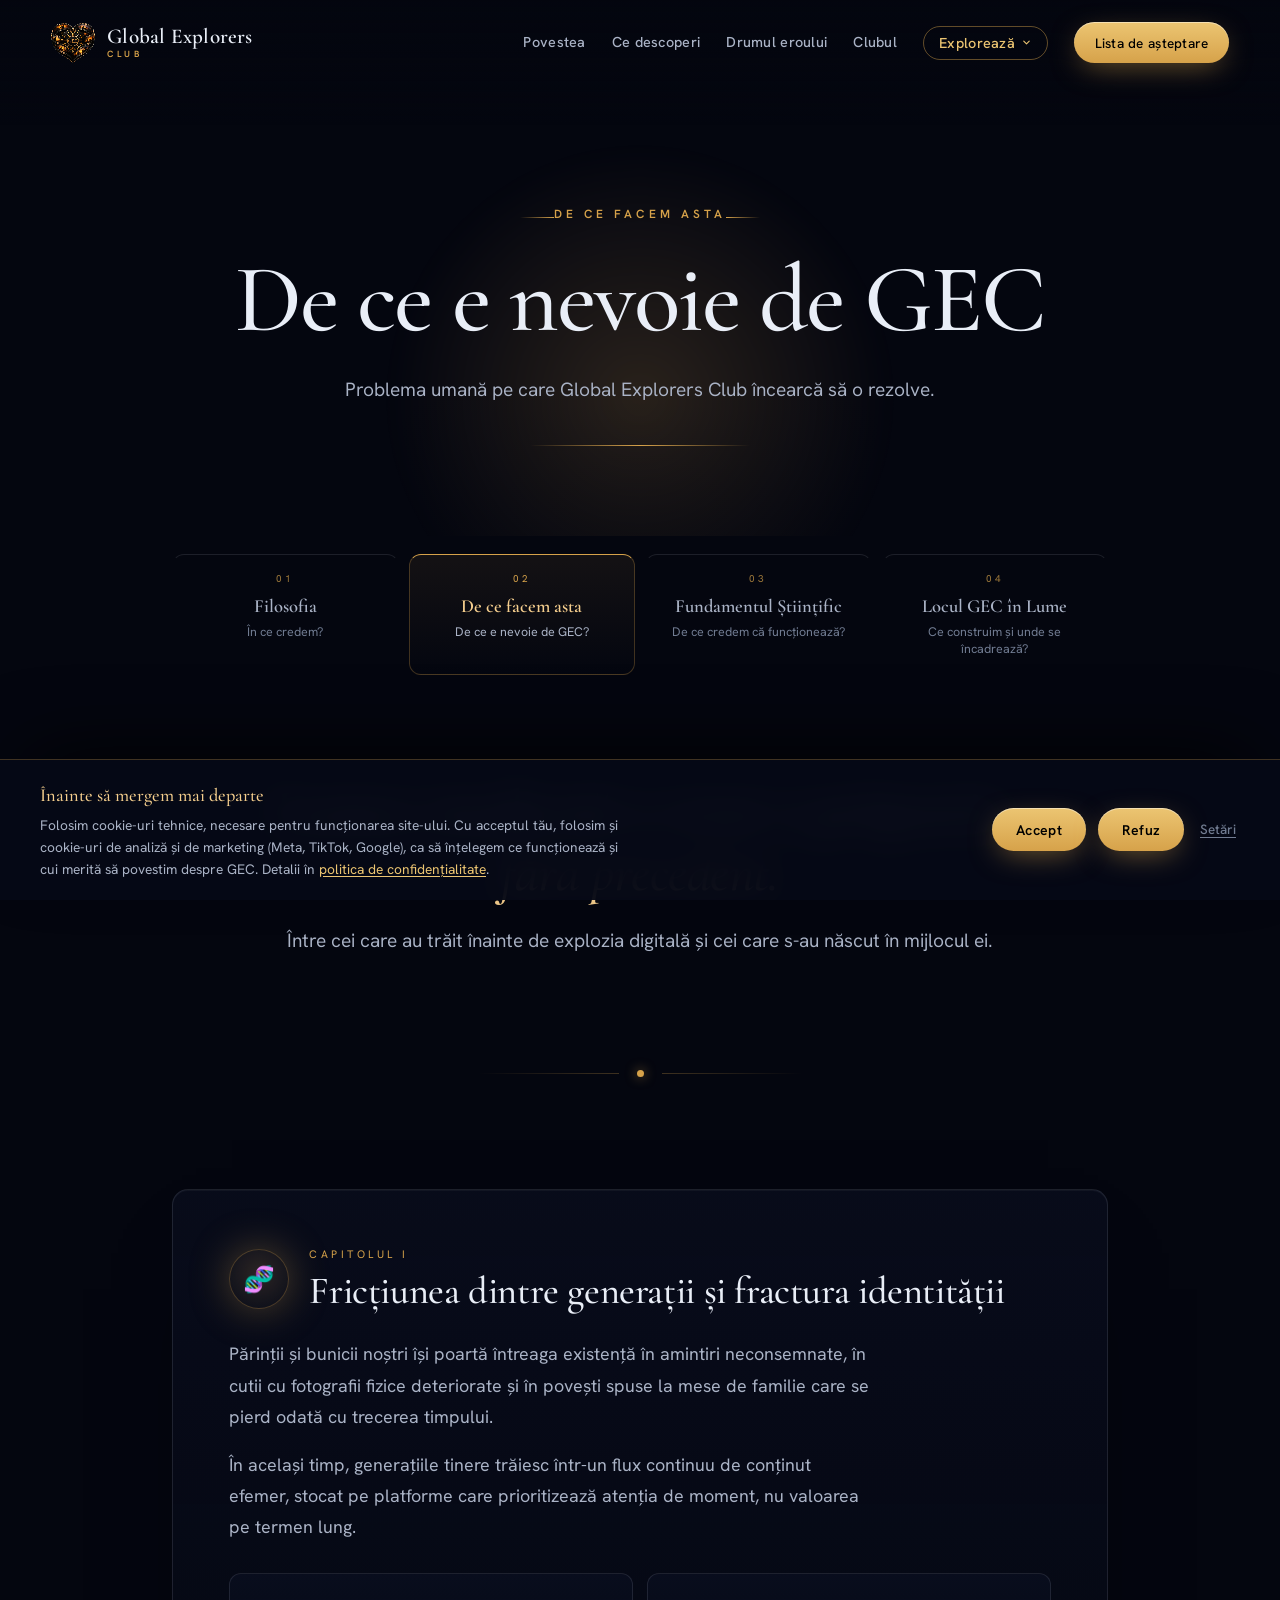
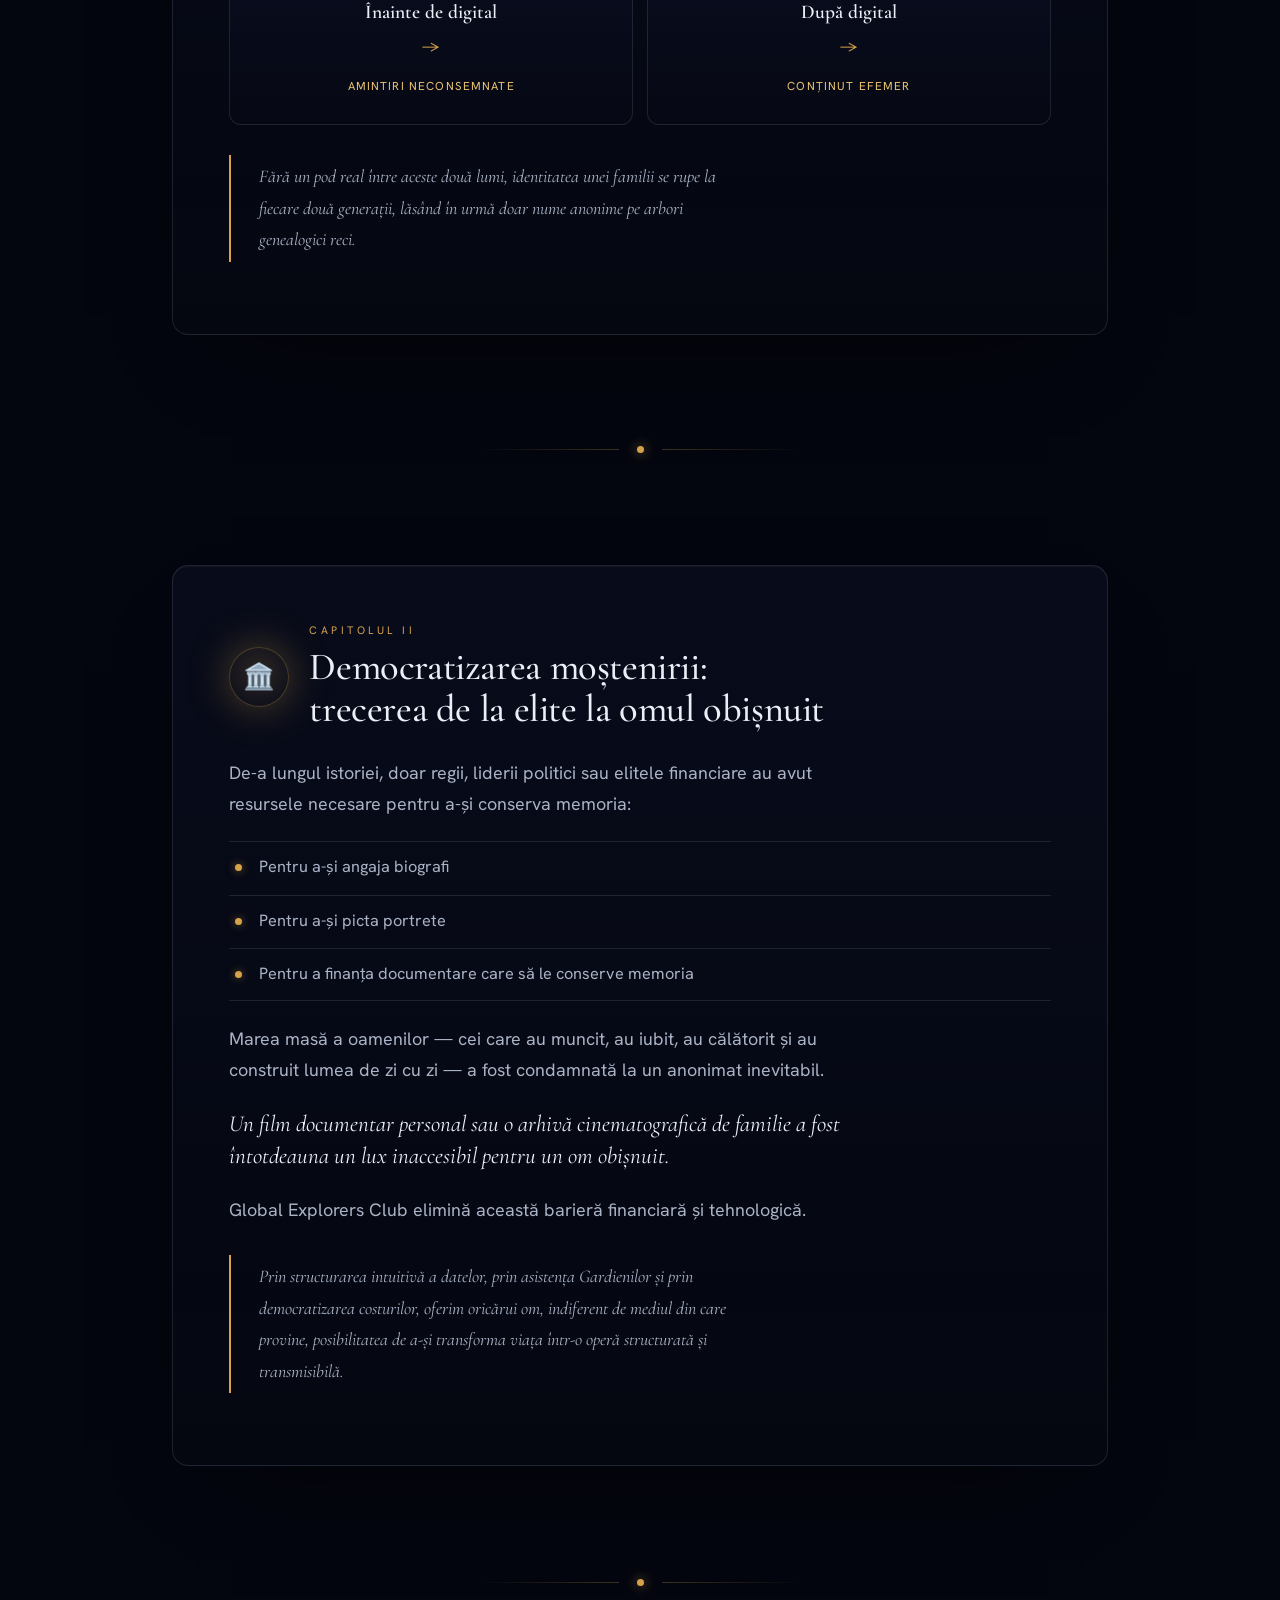
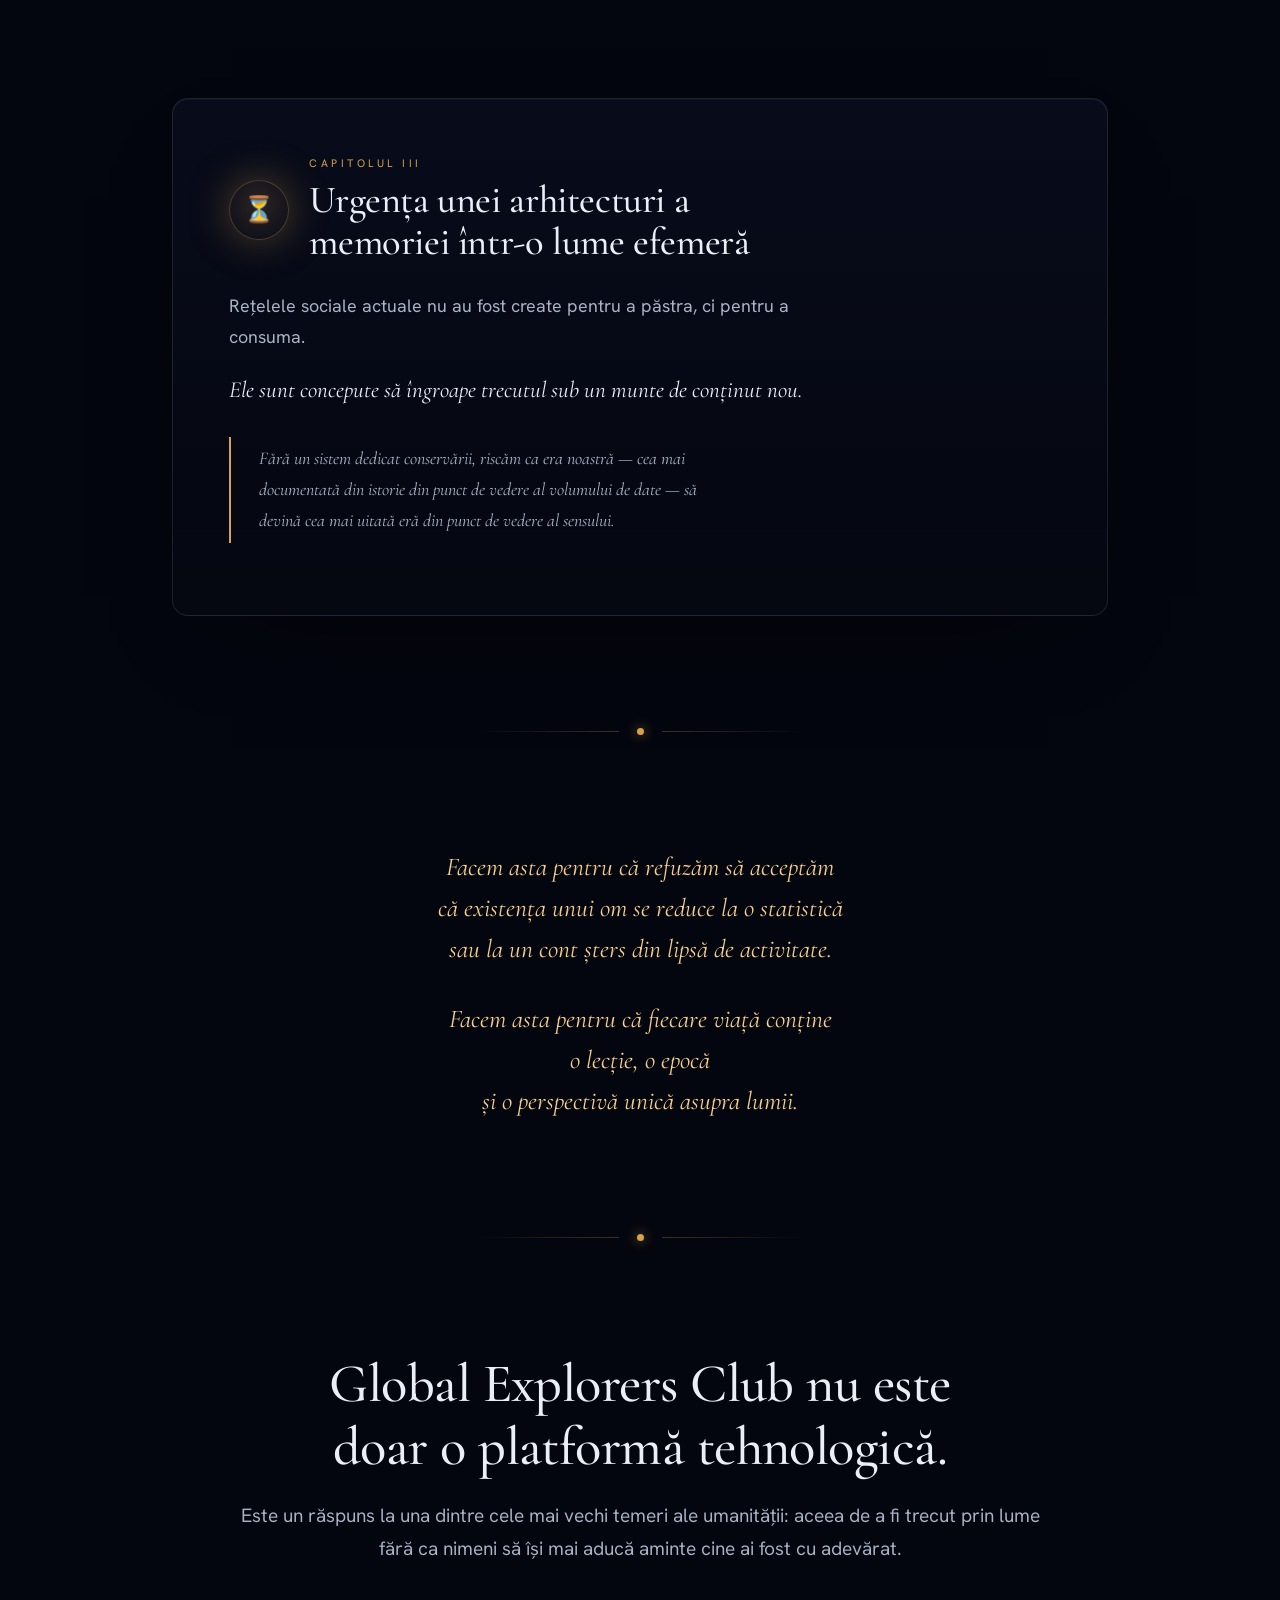
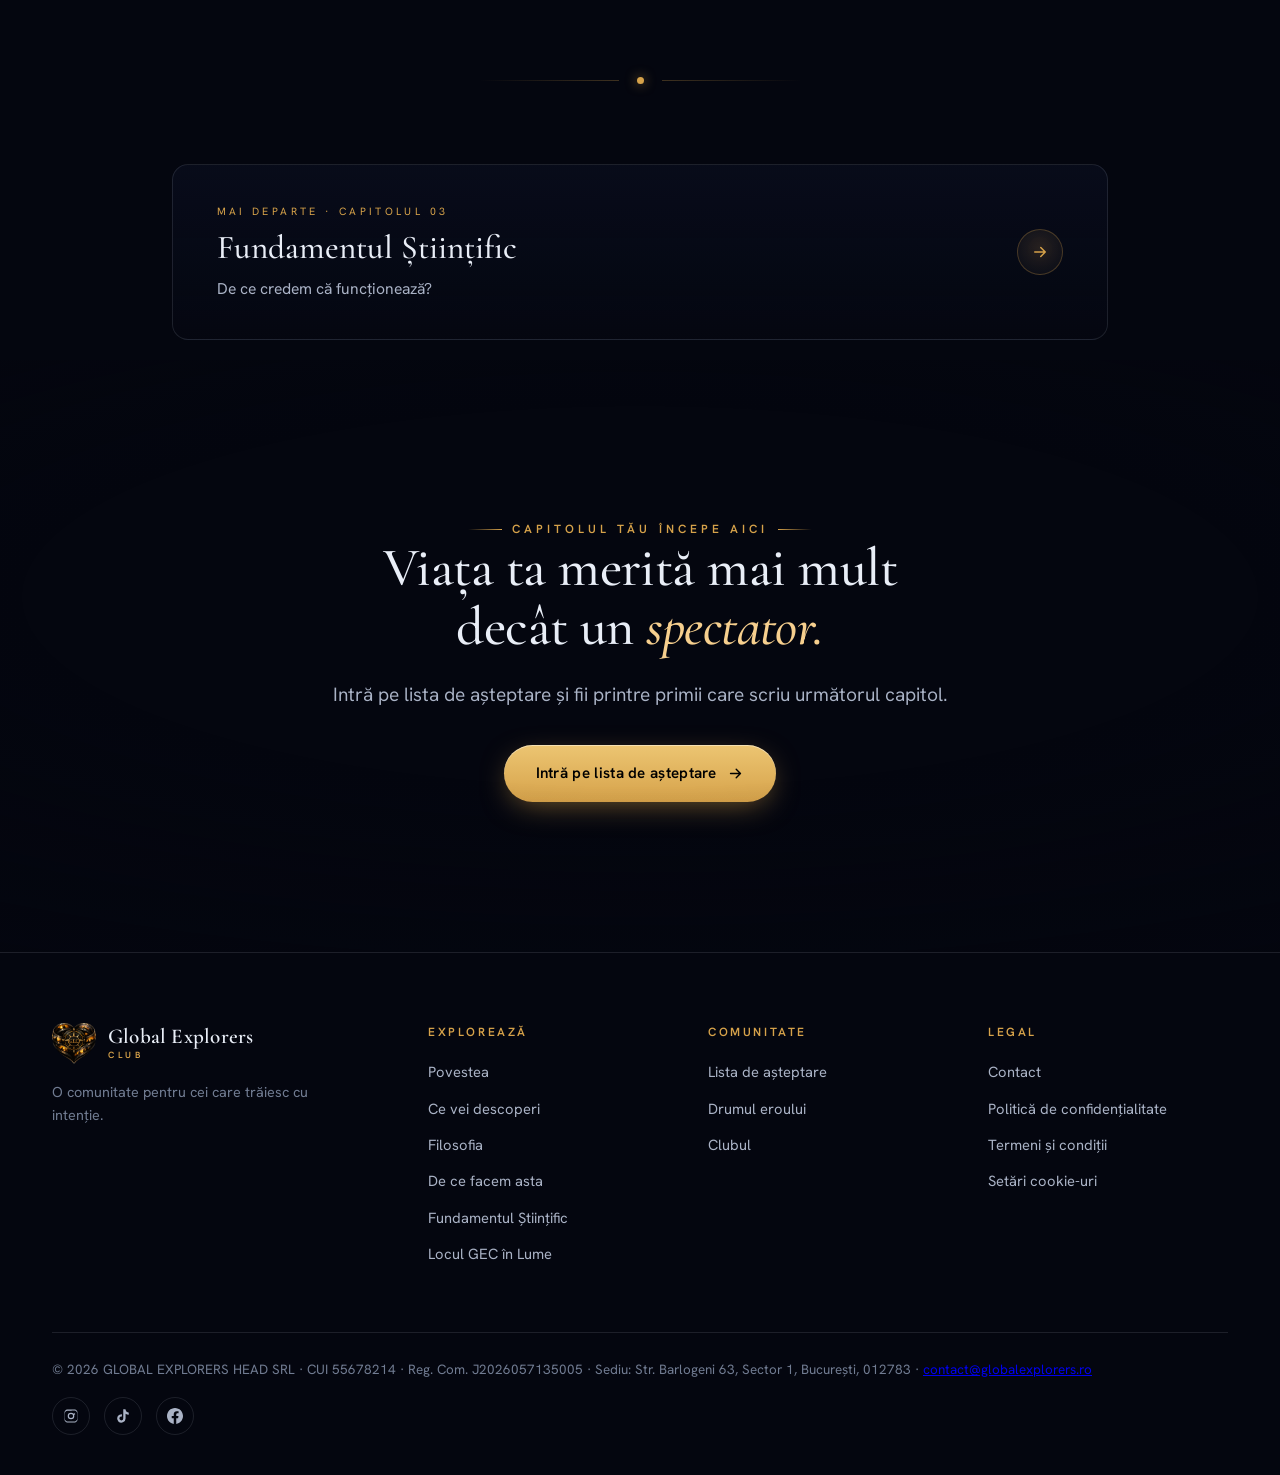
==== commit e4e4cae7: "GDPR pass: company data, 18+ consent, chat-style 3-step waitlist form, equal cookie buttons, TikTok " ====
--- a/de-ce-facem-asta.html
+++ b/de-ce-facem-asta.html
@@ -28,7 +28,7 @@
   <link rel="preconnect" href="https://fonts.googleapis.com" />
   <link rel="preconnect" href="https://fonts.gstatic.com" crossorigin />
   <link href="https://fonts.googleapis.com/css2?family=Cormorant+Garamond:ital,wght@0,400;0,500;0,600;0,700;1,400;1,500;1,600&family=Hanken+Grotesk:wght@380;400;500;600;700&display=swap" rel="stylesheet" />
-  <link rel="stylesheet" href="/styles.css?v=25" />
+  <link rel="stylesheet" href="/styles.css?v=27" />
 
   <script type="application/ld+json">
   {
@@ -430,7 +430,7 @@
         </div>
       </div>
       <div class="footer-bottom">
-        <p>© 2026 Global Explorers Club. Toate poveștile rezervate.</p>
+        <p>© 2026 GLOBAL EXPLORERS HEAD SRL · CUI 55678214 · Reg. Com. J2026057135005 · Sediu: Str. Barlogeni 63, Sector 1, București, 012783 · <a href="mailto:contact@globalexplorers.ro">contact@globalexplorers.ro</a></p>
         <div class="footer-social">
           <a href="https://www.instagram.com/globalexplorersclub1/" aria-label="Instagram" target="_blank" rel="noopener noreferrer"><svg width="16" height="16" viewBox="0 0 24 24" fill="currentColor"><path d="M12 2.2c3.2 0 3.6 0 4.8.07 1.2.06 1.8.25 2.2.42.6.22 1 .48 1.4.9.42.4.68.8.9 1.4.17.4.36 1 .42 2.2.06 1.2.07 1.6.07 4.8s0 3.6-.07 4.8c-.06 1.2-.25 1.8-.42 2.2-.22.6-.48 1-.9 1.4-.4.42-.8.68-1.4.9-.4.17-1 .36-2.2.42-1.2.06-1.6.07-4.8.07s-3.6 0-4.8-.07c-1.2-.06-1.8-.25-2.2-.42a3.8 3.8 0 0 1-1.4-.9 3.8 3.8 0 0 1-.9-1.4c-.17-.4-.36-1-.42-2.2C2.2 15.6 2.2 15.2 2.2 12s0-3.6.07-4.8c.06-1.2.25-1.8.42-2.2.22-.6.48-1 .9-1.4.4-.42.8-.68 1.4-.9.4-.17 1-.36 2.2-.42C8.4 2.2 8.8 2.2 12 2.2Zm0 1.8c-3.1 0-3.5 0-4.7.07-1.1.05-1.7.24-2.1.4-.5.2-.9.43-1.3.83-.4.4-.63.8-.83 1.3-.16.4-.35 1-.4 2.1C2.6 9.7 2.6 10.1 2.6 12s0 2.3.07 3.5c.05 1.1.24 1.7.4 2.1.2.5.43.9.83 1.3.4.4.8.63 1.3.83.4.16 1 .35 2.1.4 1.2.07 1.6.07 4.7.07s3.5 0 4.7-.07c1.1-.05 1.7-.24 2.1-.4.5-.2.9-.43 1.3-.83.4-.4.63-.8.83-1.3.16-.4.35-1 .4-2.1.07-1.2.07-1.6.07-3.5s0-2.3-.07-3.5c-.05-1.1-.24-1.7-.4-2.1a3.5 3.5 0 0 0-.83-1.3 3.5 3.5 0 0 0-1.3-.83c-.4-.16-1-.35-2.1-.4C15.5 4 15.1 4 12 4Zm0 3.06A4.94 4.94 0 1 1 12 17a4.94 4.94 0 0 1 0-9.88Zm0 1.8a3.14 3.14 0 1 0 0 6.28 3.14 3.14 0 0 0 0-6.28Zm5.14-.95a1.15 1.15 0 1 1 0 2.3 1.15 1.15 0 0 1 0-2.3Z"/></svg></a>
           <a href="https://www.tiktok.com/@globalexplorersclub1" aria-label="TikTok" target="_blank" rel="noopener noreferrer"><svg width="16" height="16" viewBox="0 0 24 24" fill="currentColor"><path d="M19.59 6.69a4.83 4.83 0 0 1-3.77-4.25V2h-3.45v13.67a2.89 2.89 0 0 1-5.2 1.74 2.89 2.89 0 0 1 2.31-4.64c.3 0 .6.05.88.13V9.4a6.84 6.84 0 0 0-1-.05A6.33 6.33 0 0 0 5 20.1a6.34 6.34 0 0 0 10.86-4.43v-7a8.16 8.16 0 0 0 4.77 1.52v-3.4a4.85 4.85 0 0 1-1-.1Z"/></svg></a>
@@ -474,7 +474,7 @@
     })();
   </script>
   <script src="/consent.js?v=1" defer></script>
-  <script src="/waitlist.js?v=3" defer></script>
+  <script src="/waitlist.js?v=6" defer></script>
   <script defer src="https://va.vercel-scripts.com/v1/script.js"></script>
 </body>
 </html>
--- a/styles.css
+++ b/styles.css
@@ -1068,3 +1068,29 @@
   .next-card{ gap:16px; }
   .next-card .next-arrow{ width:38px; height:38px; }
 }
+
+/* Formular în 3 pași — conversație */
+.chat{ display:flex; flex-direction:column; gap:10px; margin-bottom:18px; }
+.b{ max-width:86%; padding:11px 15px; border-radius:16px; font-size:0.93rem; line-height:1.45; animation:bIn .35s ease both; }
+.b.q{ background:rgba(214,162,74,0.1); border:1px solid rgba(214,162,74,0.25); align-self:flex-start; border-bottom-left-radius:4px; color:var(--text); }
+.b.a{ background:var(--gold); color:#1a1205; align-self:flex-end; border-bottom-right-radius:4px; font-weight:500; overflow-wrap:anywhere; }
+.b .opt{ color:var(--text-faint); font-style:italic; }
+@keyframes bIn{ from{ opacity:0; transform:translateY(6px); } to{ opacity:1; transform:none; } }
+.reply{ display:flex; gap:8px; }
+.reply input{ flex:1; min-width:0; background:rgba(255,255,255,0.04); border:1px solid var(--line); border-radius:999px; padding:12px 18px; color:var(--text); font:inherit; outline:0; }
+.reply input:focus{ border-color:var(--gold); }
+.form-card .reply .btn, .contact-modal.waitlist .reply .btn{ width:auto; margin:0; padding:0 20px; flex:none; }
+.chips{ display:flex; flex-wrap:wrap; gap:8px; margin-bottom:18px; }
+.chip{
+  font:inherit; font-size:0.88rem; color:var(--text-dim); cursor:pointer;
+  padding:0.6em 1.05em; border-radius:999px; background:transparent;
+  border:1px solid var(--line); transition:all .2s;
+}
+.chip:hover{ border-color:var(--gold); color:var(--text); }
+.chip.on{ background:rgba(214,162,74,0.16); border-color:var(--gold); color:var(--gold-bright); }
+.step-back{
+  display:block; margin:14px auto 0; background:none; border:0; cursor:pointer;
+  font:inherit; font-size:0.85rem; color:var(--text-faint);
+}
+.step-back:hover{ color:var(--gold-bright); }
+@media (prefers-reduced-motion: reduce){ .b{ animation:none; } }
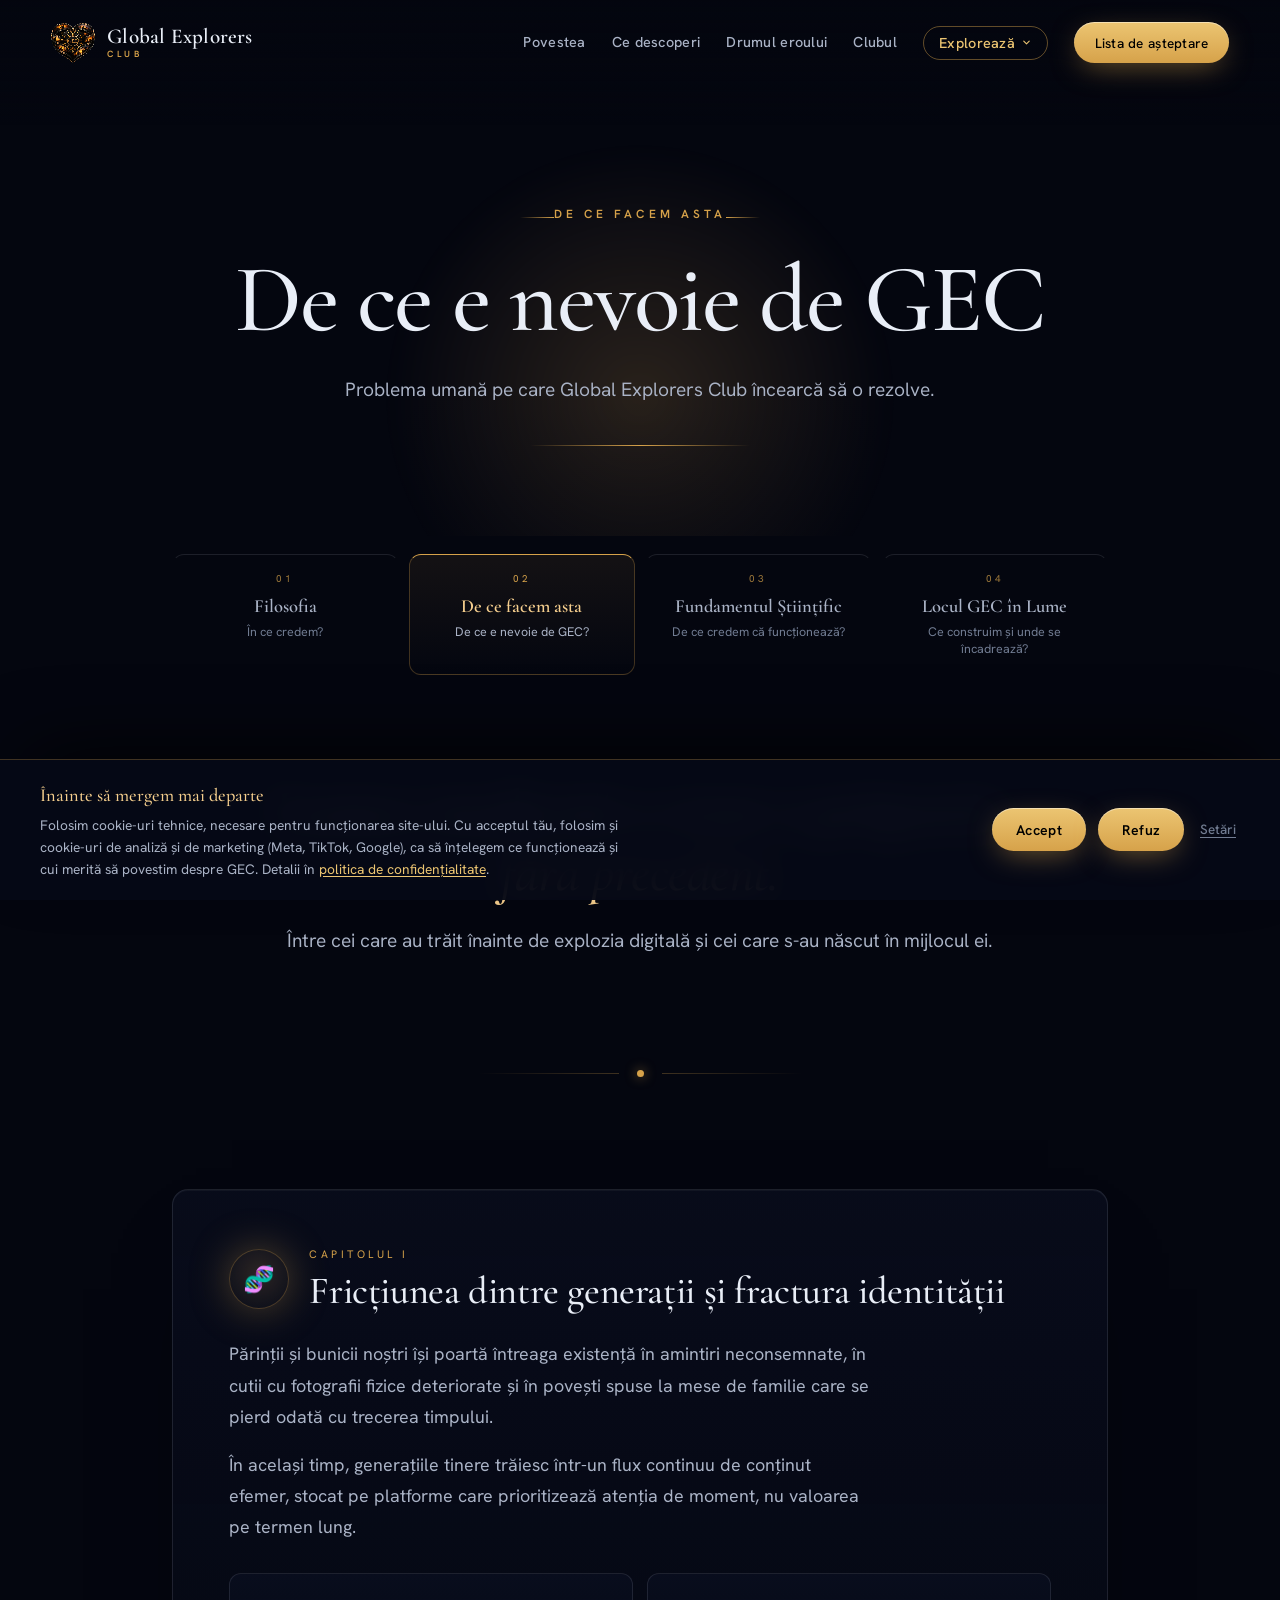
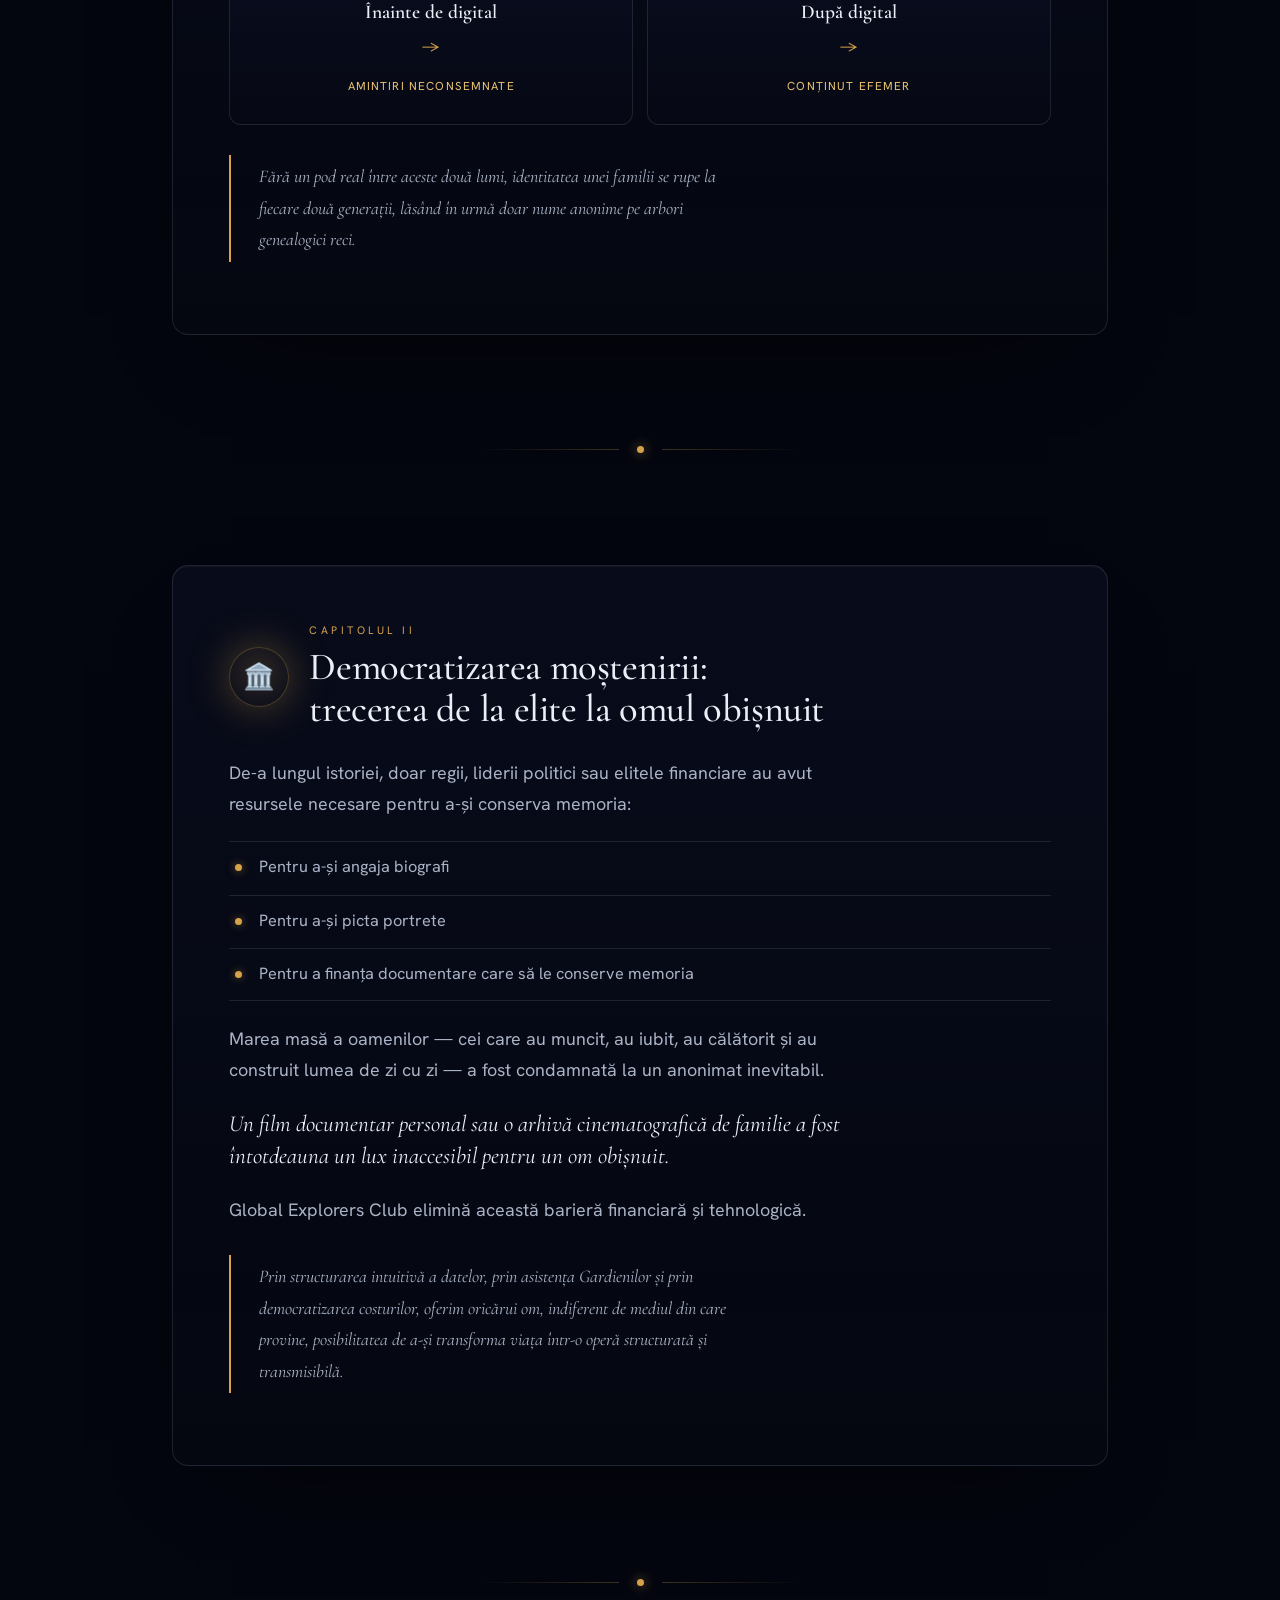
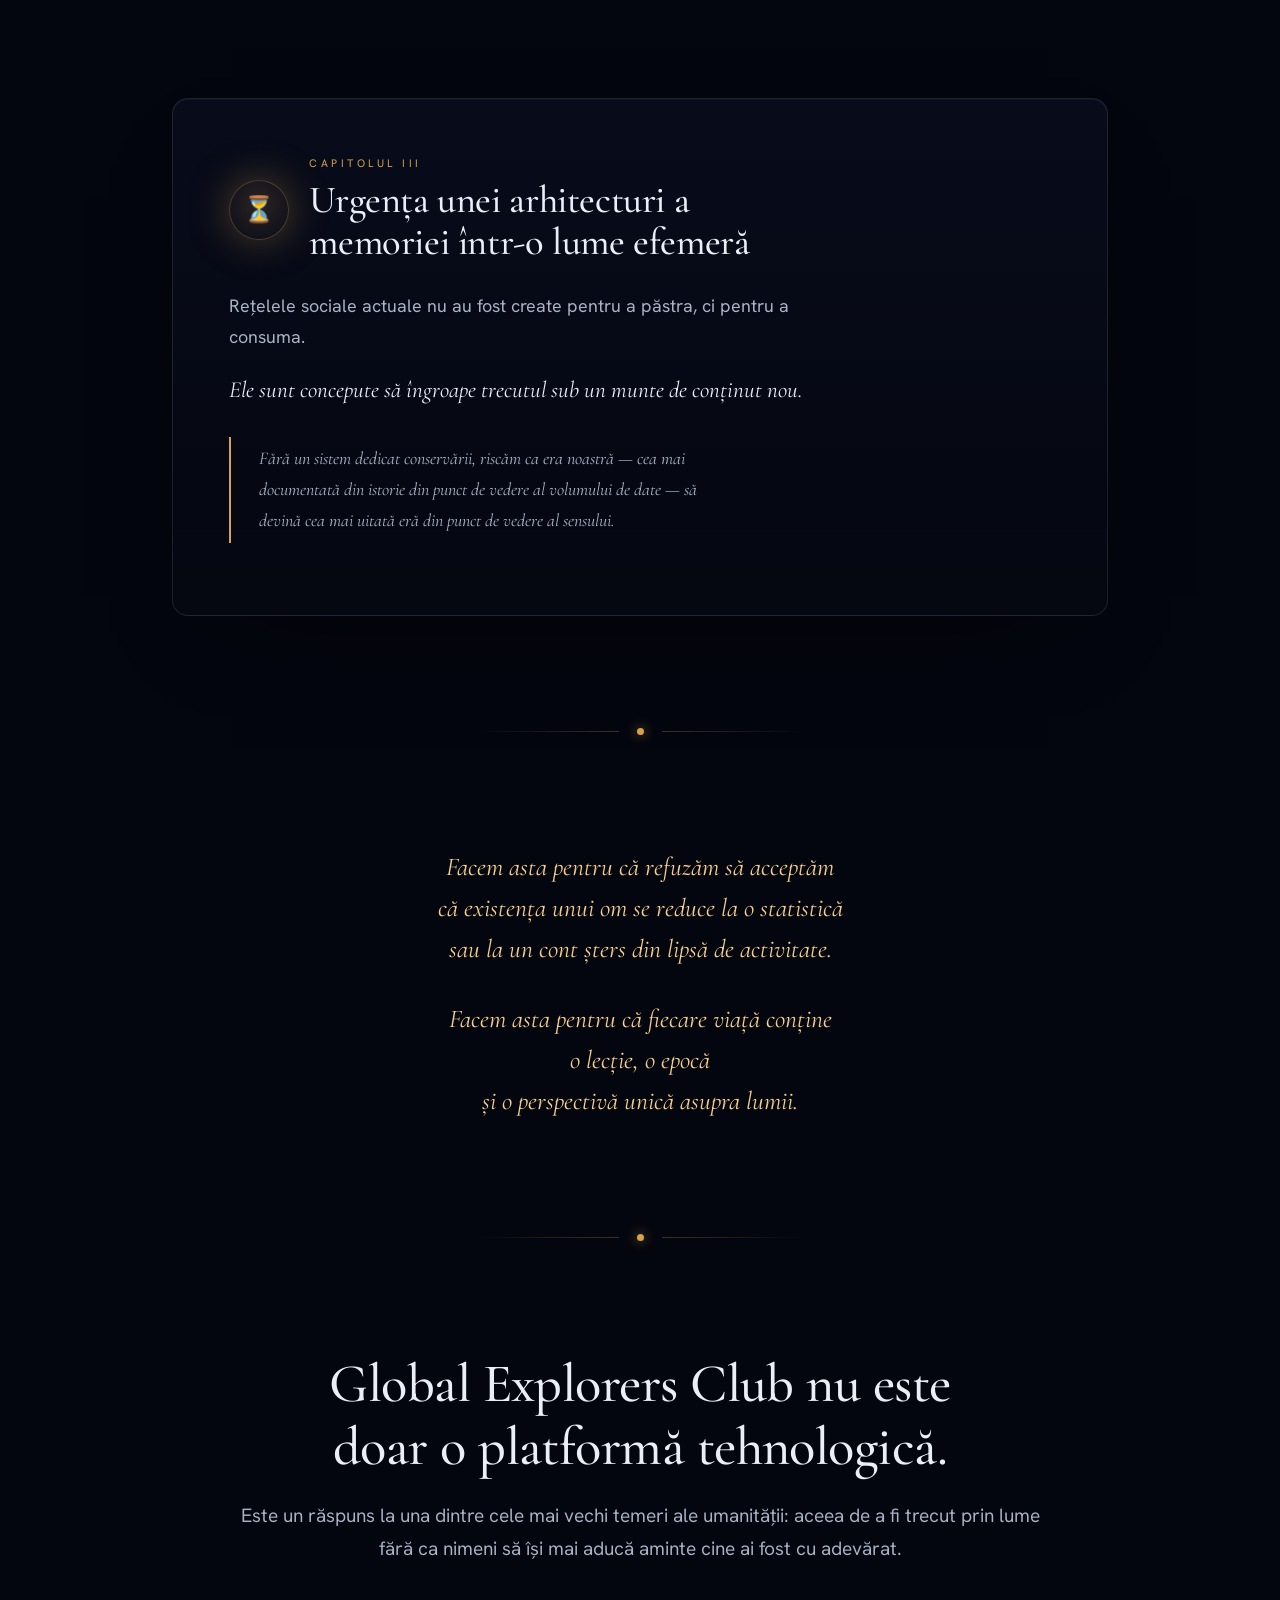
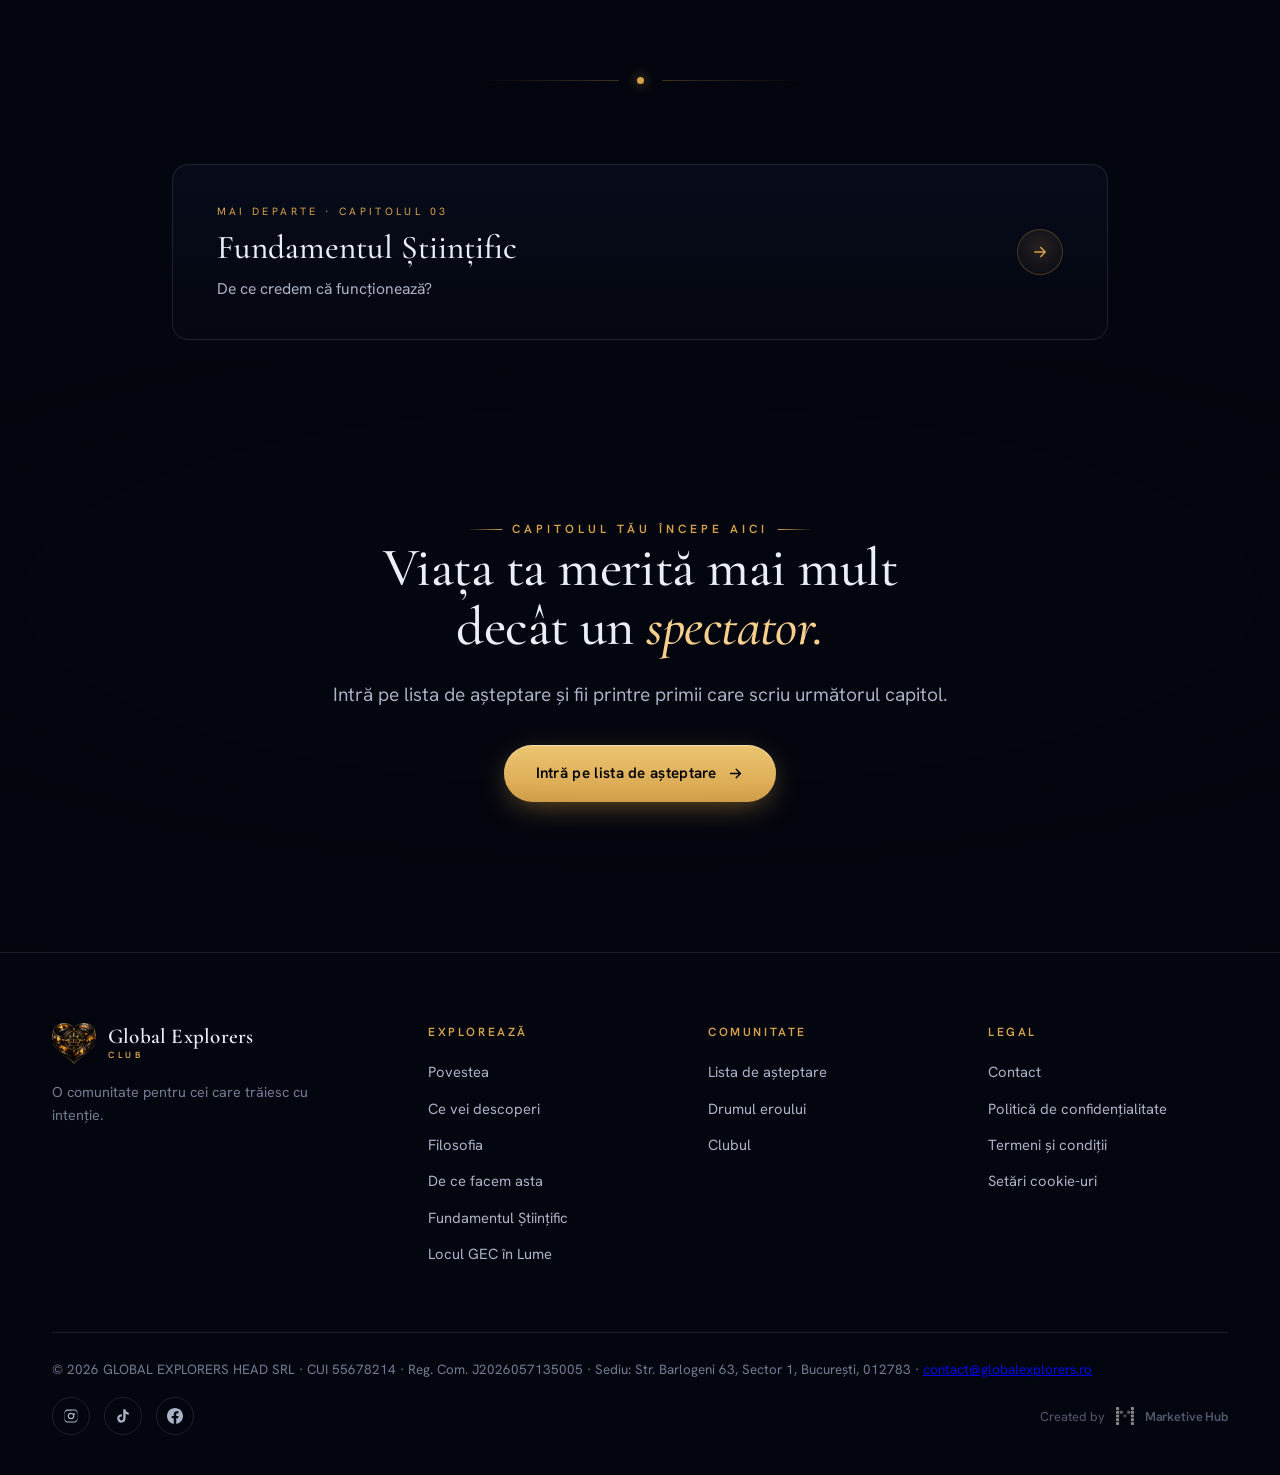
==== commit 55eddd19: "Add 'Created by Marketive Hub' credit with logo to every footer (muted grey, colour on hover) Co-Aut" ====
--- a/de-ce-facem-asta.html
+++ b/de-ce-facem-asta.html
@@ -436,6 +436,7 @@
           <a href="https://www.tiktok.com/@globalexplorersclub1" aria-label="TikTok" target="_blank" rel="noopener noreferrer"><svg width="16" height="16" viewBox="0 0 24 24" fill="currentColor"><path d="M19.59 6.69a4.83 4.83 0 0 1-3.77-4.25V2h-3.45v13.67a2.89 2.89 0 0 1-5.2 1.74 2.89 2.89 0 0 1 2.31-4.64c.3 0 .6.05.88.13V9.4a6.84 6.84 0 0 0-1-.05A6.33 6.33 0 0 0 5 20.1a6.34 6.34 0 0 0 10.86-4.43v-7a8.16 8.16 0 0 0 4.77 1.52v-3.4a4.85 4.85 0 0 1-1-.1Z"/></svg></a>
           <a href="https://www.facebook.com/people/Global-Explorers-Club/61590750172396/" aria-label="Facebook" target="_blank" rel="noopener noreferrer"><svg width="16" height="16" viewBox="0 0 24 24" fill="currentColor"><path d="M24 12.07C24 5.4 18.63 0 12 0S0 5.4 0 12.07C0 18.1 4.39 23.1 10.13 24v-8.44H7.08v-3.49h3.05V9.41c0-3.02 1.79-4.69 4.53-4.69 1.31 0 2.68.24 2.68.24v2.97h-1.5c-1.49 0-1.96.93-1.96 1.89v2.25h3.33l-.53 3.49h-2.8V24C19.61 23.1 24 18.1 24 12.07Z"/></svg></a>
         </div>
+        <a class="footer-credit" href="https://marketivehub.com" target="_blank" rel="noopener"><span>Created by</span><img src="/assets/marketive-hub-mark.svg" alt="" width="20" height="20"><b>Marketive Hub</b></a>
       </div>
     </div>
   </footer>
--- a/styles.css
+++ b/styles.css
@@ -1094,3 +1094,10 @@
 }
 .step-back:hover{ color:var(--gold-bright); }
 @media (prefers-reduced-motion: reduce){ .b{ animation:none; } }
+
+/* Marketive Hub credit: muted grey, colour on hover */
+.footer-credit{ display:inline-flex; align-items:center; gap:10px; font-size:0.8rem; color:var(--text-faint); text-decoration:none; opacity:.7; transition:opacity .3s, color .3s; }
+.footer-credit img{ filter:grayscale(1) brightness(.75); transition:filter .3s; }
+.footer-credit b{ font-weight:600; letter-spacing:-.01em; }
+.footer-credit:hover{ opacity:1; color:var(--text); }
+.footer-credit:hover img{ filter:none; }
